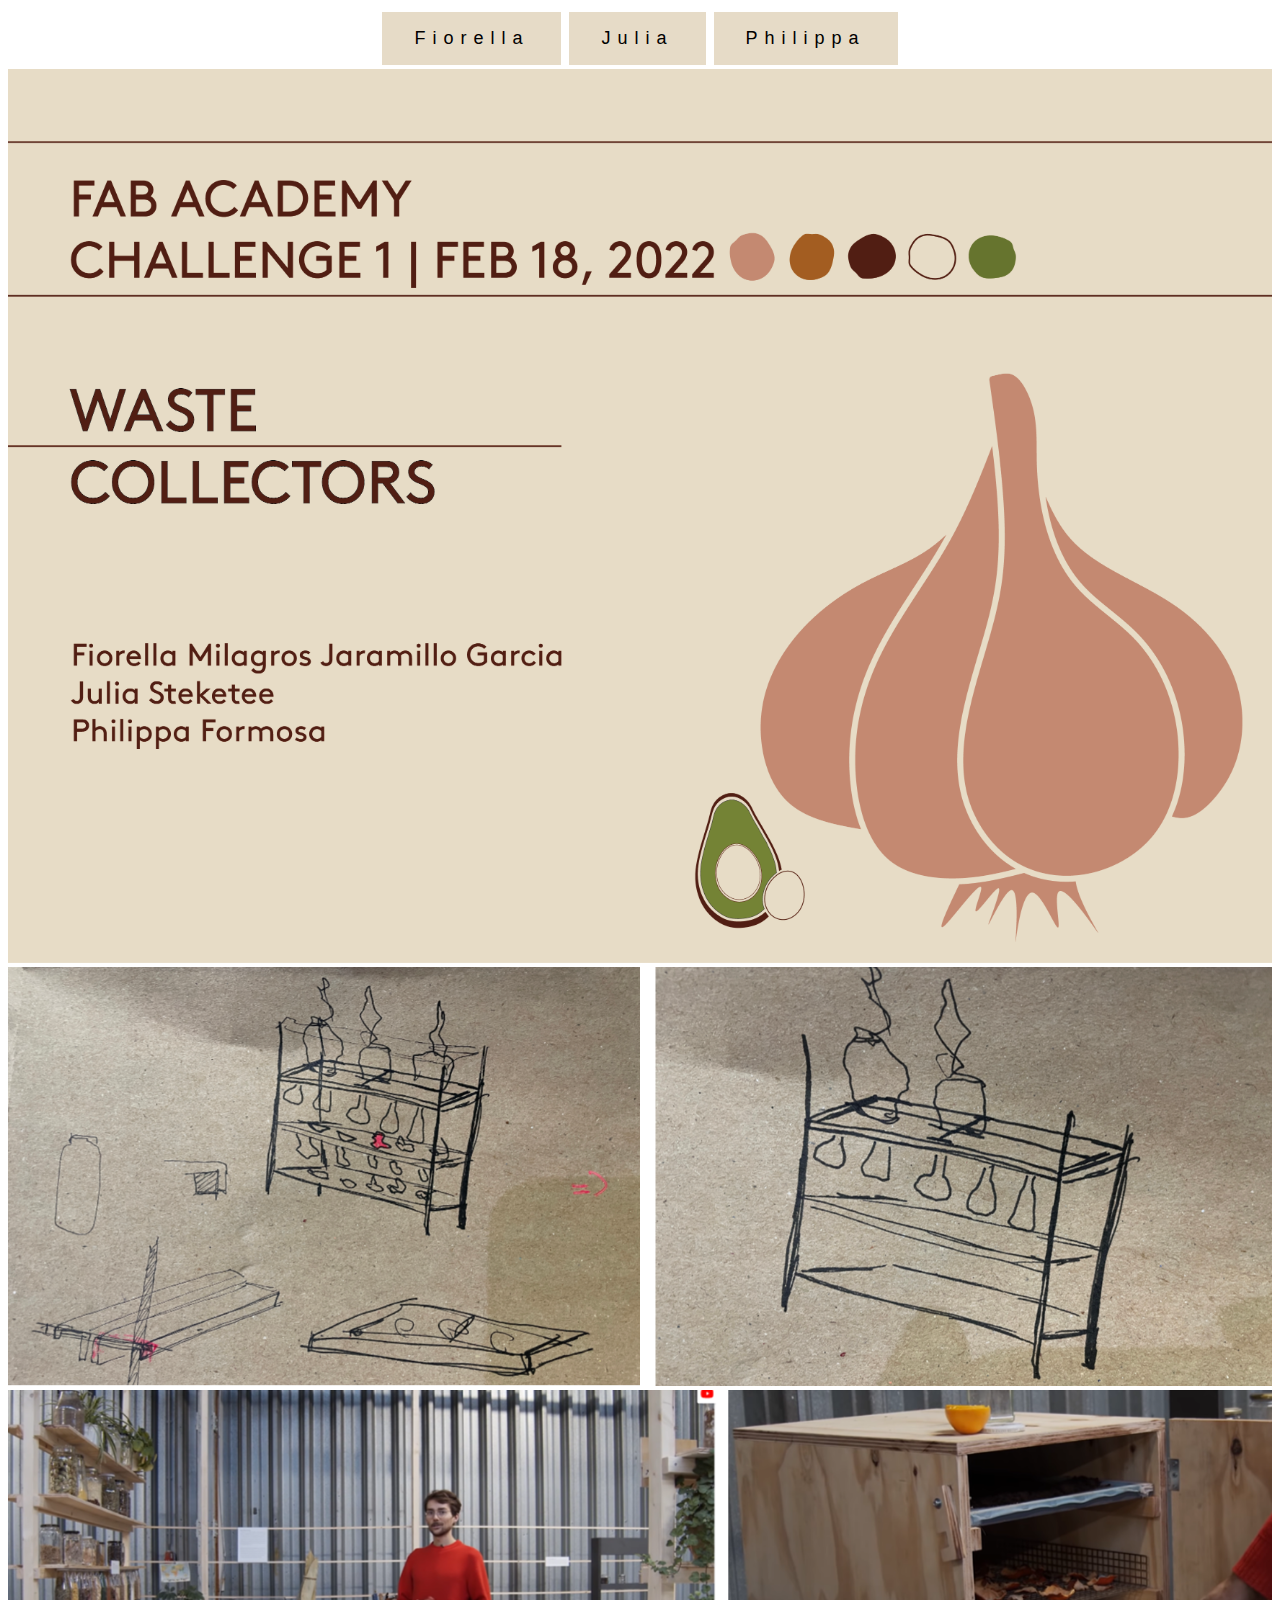
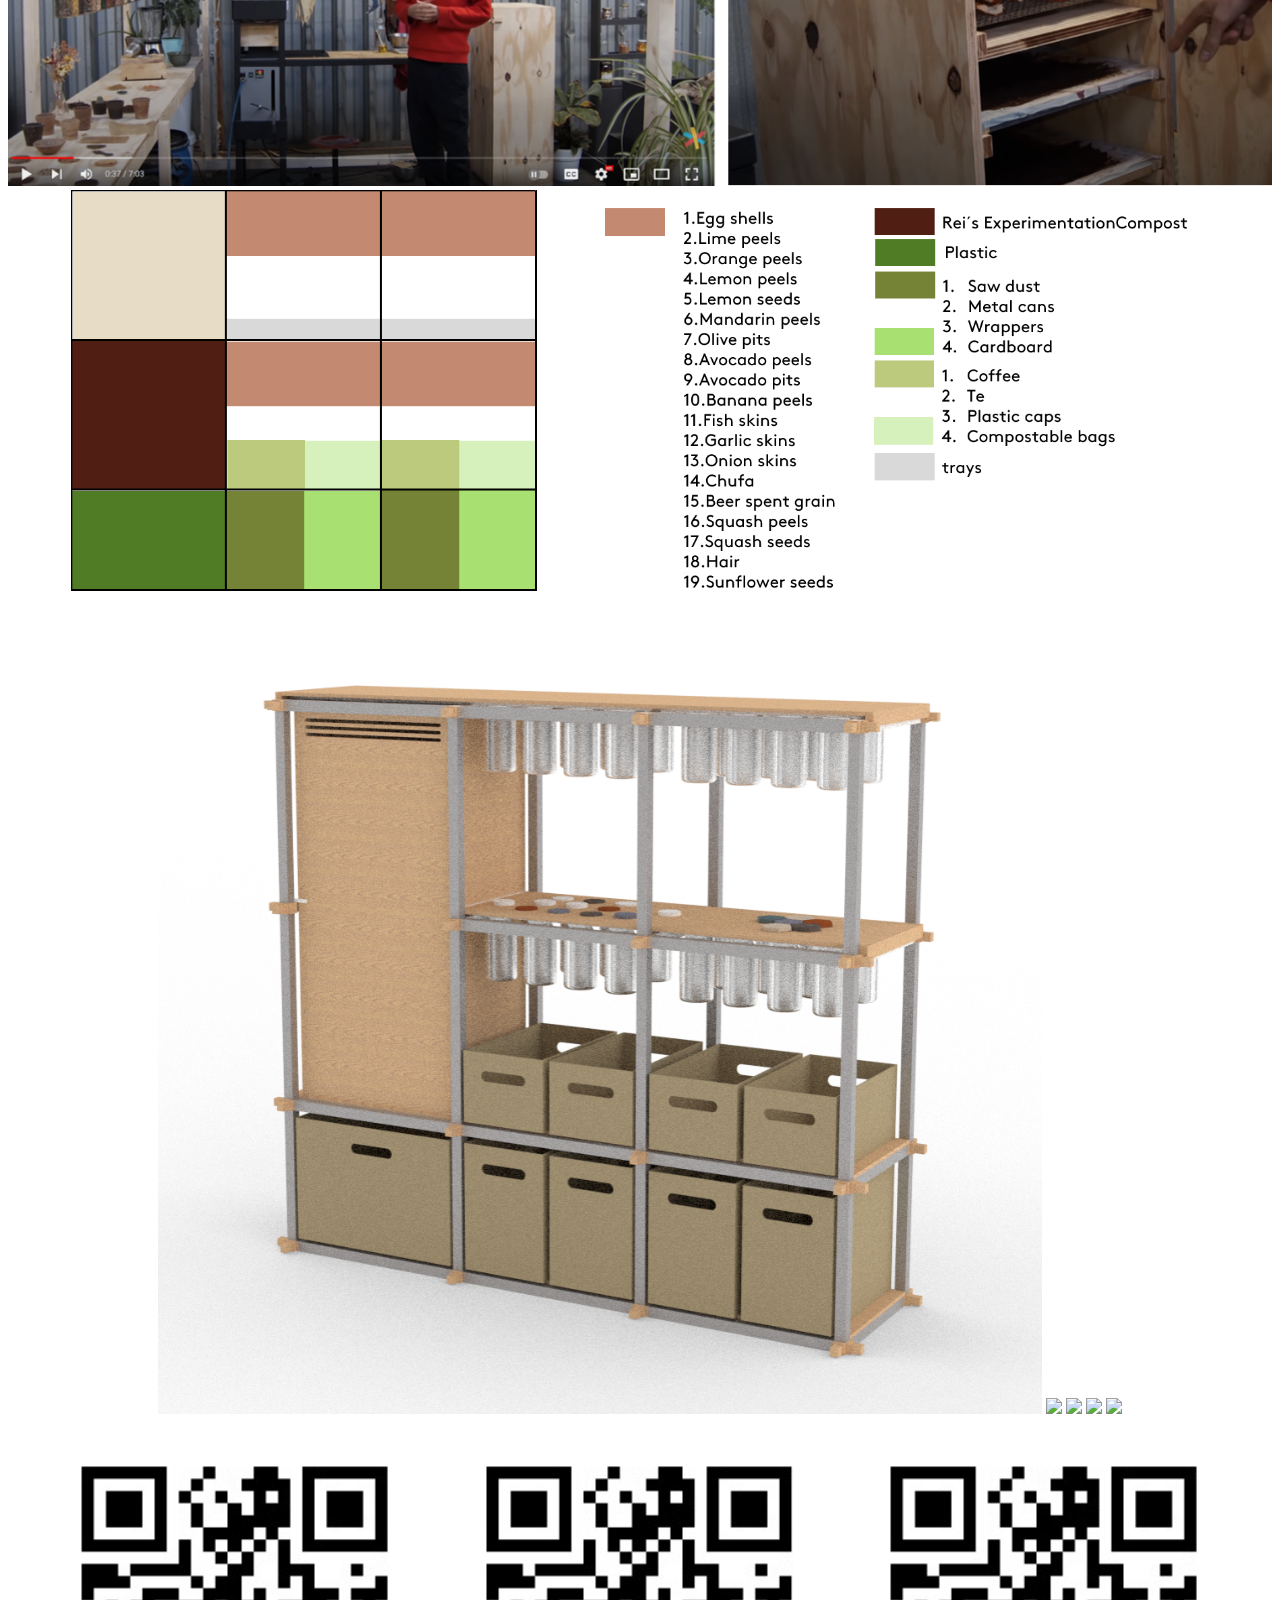
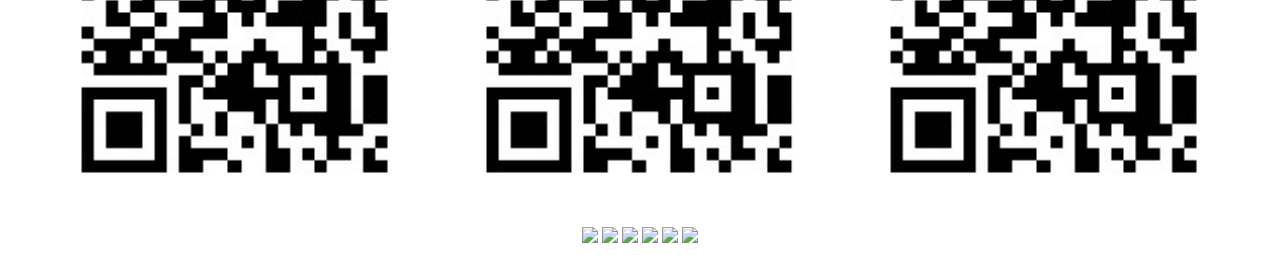
==== DOC.html @ 6a91c33b "404" ====
<!DOCTYPE html>
<html>
  <head>
    <meta charset="utf-8">
         <title>WASTE COLLECTORS-FIORELLA-JULIA-PIPA- MDEF</title>

         <link rel="stylesheet" href="fiore.css"/>
  </head>
  
  <body>
  
    <center>
      <a href=https://fiorella-jaramillo.github.io/123><button class="btn">Fiorella</button></a>  
      <a href=https://julia-steketee.github.io/MDEF-Website-Repository><button class="btn">Julia</button></a>   
      <a href=https://philippa-formosa.github.io/mdefweb><button class="btn">Philippa</button></a>  
      </center>
      <center>
      <img width=100% src="IMG/0.png"/>
      <img width=100% src="IMG/sketches.png"/>
      <img width=100% src="IMG/ref.png"/>
      <img width=90% src="IMG/diagram.png"/>
      <img width=70% src="IMG/3d.png"/>
      <img width=100% src="IMG/boxes.gif"/>
      <img width=100% src="IMG/jars0.gif"/>
      <img width=100% src="IMG/jars2.gif"/>
      <img width=100% src="IMG/vinyl.gif"/>
      <img width=32% src="IMG/qr.jpeg"/><img width=32% src="IMG/qr.jpeg"/><img width=32% src="IMG/qr.jpeg"/>
    
    </center>
      <center>
    
    <img width=100% src="IMG/1.png"/>
    <img width=100% src="IMG/2.png"/>
    <img width=100% src="IMG/3.png"/>
    <img width=100% src="IMG/4.png"/>
    <img width=100% src="IMG/5.png"/>
    <img width=100% src="IMG/6.png"/>

   </center>

 



     


      
      
  </body>
</html>
---- fiore.css ----
body
{
  background-color: white;
}

h1 {
  font-size: 88px;
  font-family: Helvetica;
}
 h2 {
  font-size: 18px;
  font-family:Helvetica;
}
 p {
  font-size: 17px;
  font-family:Helvetica;
  text-align: justify;
}

a{
  color: magenta
}

a:link
{
  color: rgb(204, 0, 255)
}

a:visited
{
  color: rgb(31, 194, 194)
}

a:hover
{
  color: rgb(0, 174, 255)
}

a:active
{
  color: rgb(238, 141, 222)
}

/* Dashed border */
hr.dashed {
border-top: 3px dashed #bbb;
}
/* Dotted border */
hr.dotted {
border-top: 3px dotted #bbb;
}
/* Solid border */
hr.solid {
border-top: 3px solid #bbb;
}
/* Rounded border */
hr.rounded {
border-top: 8px solid #bbb;
border-radius: 5px;
}

.btn {
background-color: rgb(230, 219, 199);;
font-family: Helvetica;
border: none;
color: rgb(0, 0, 0);
padding: 16px 32px;
text-align: center;
font-size: 18px;
margin: 4px 2px;
opacity: 1;
transition: 0.3s;
letter-spacing: 7px;
cursor: pointer;
}

.TXT
{
 margin-top: ;
 margin-bottom: ;
 margin-left: 350px;
 margin-right: 350px;
 min-width: 620px;
}
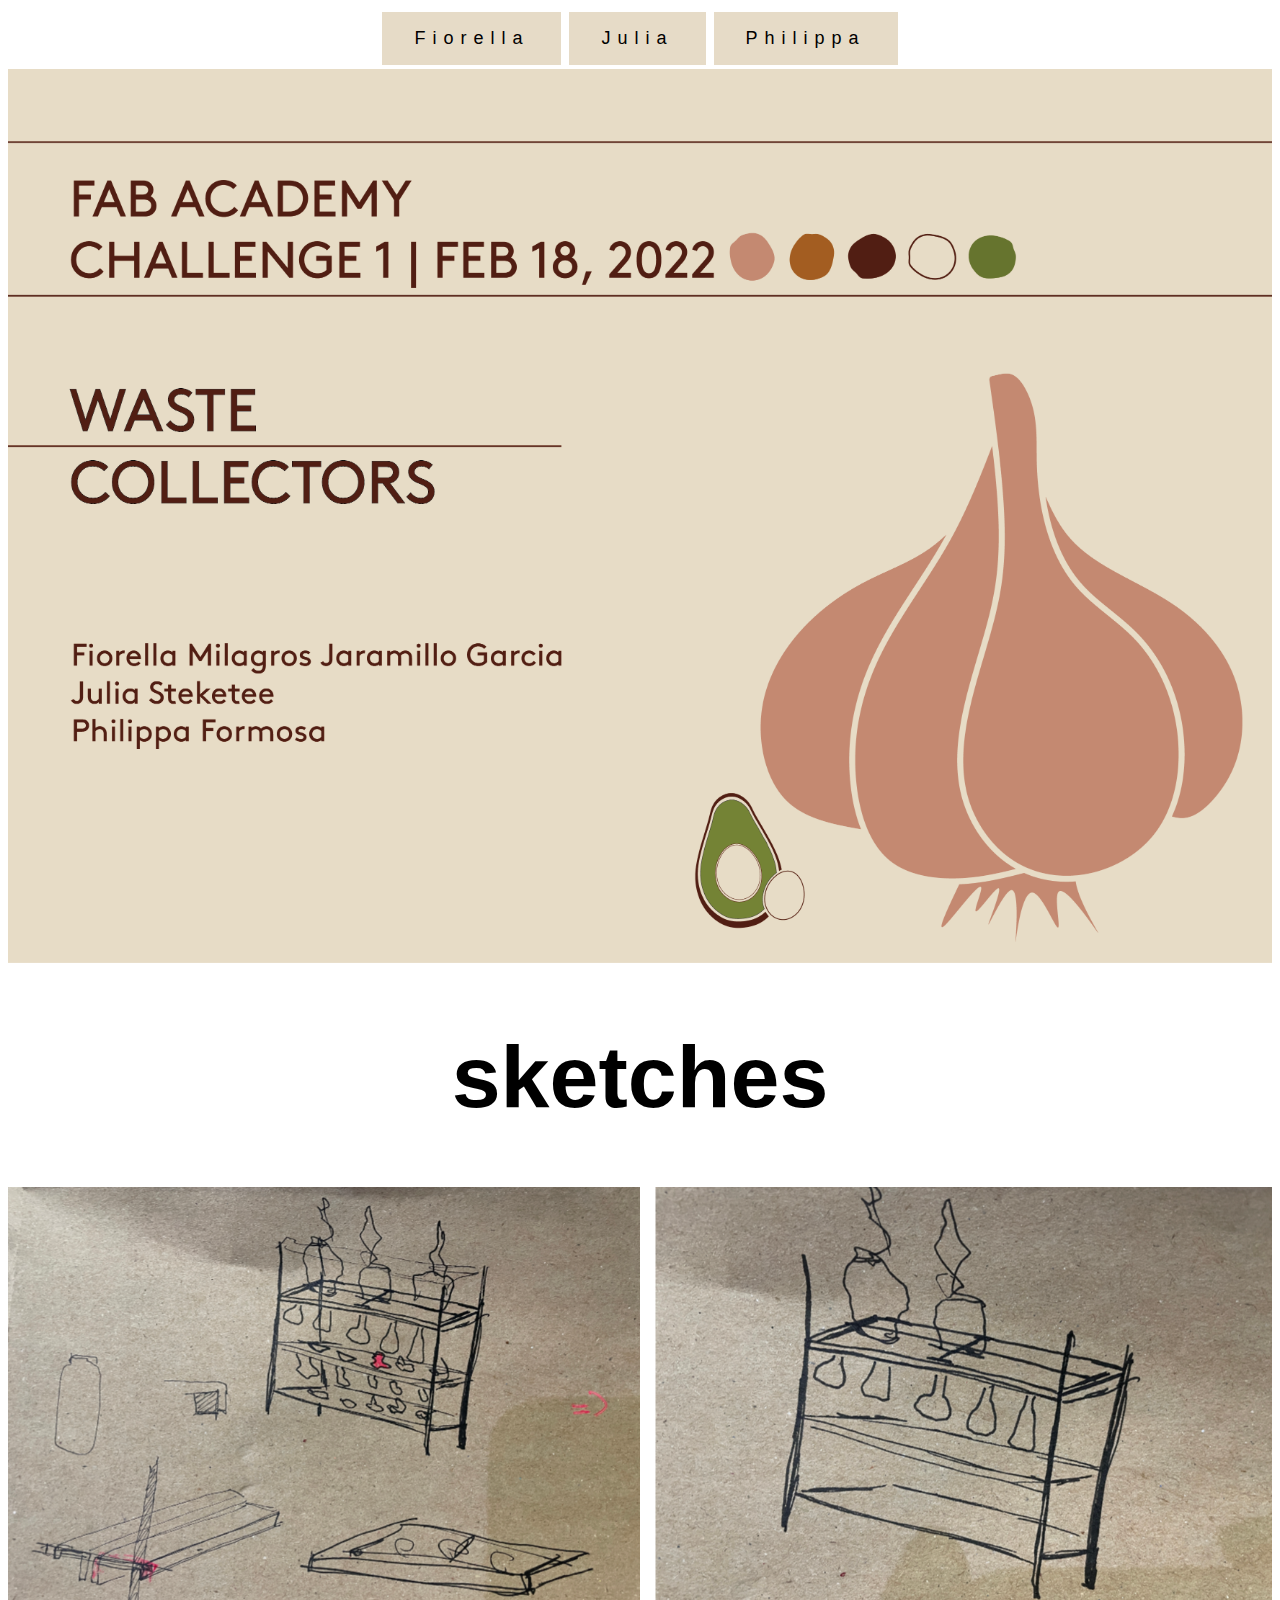
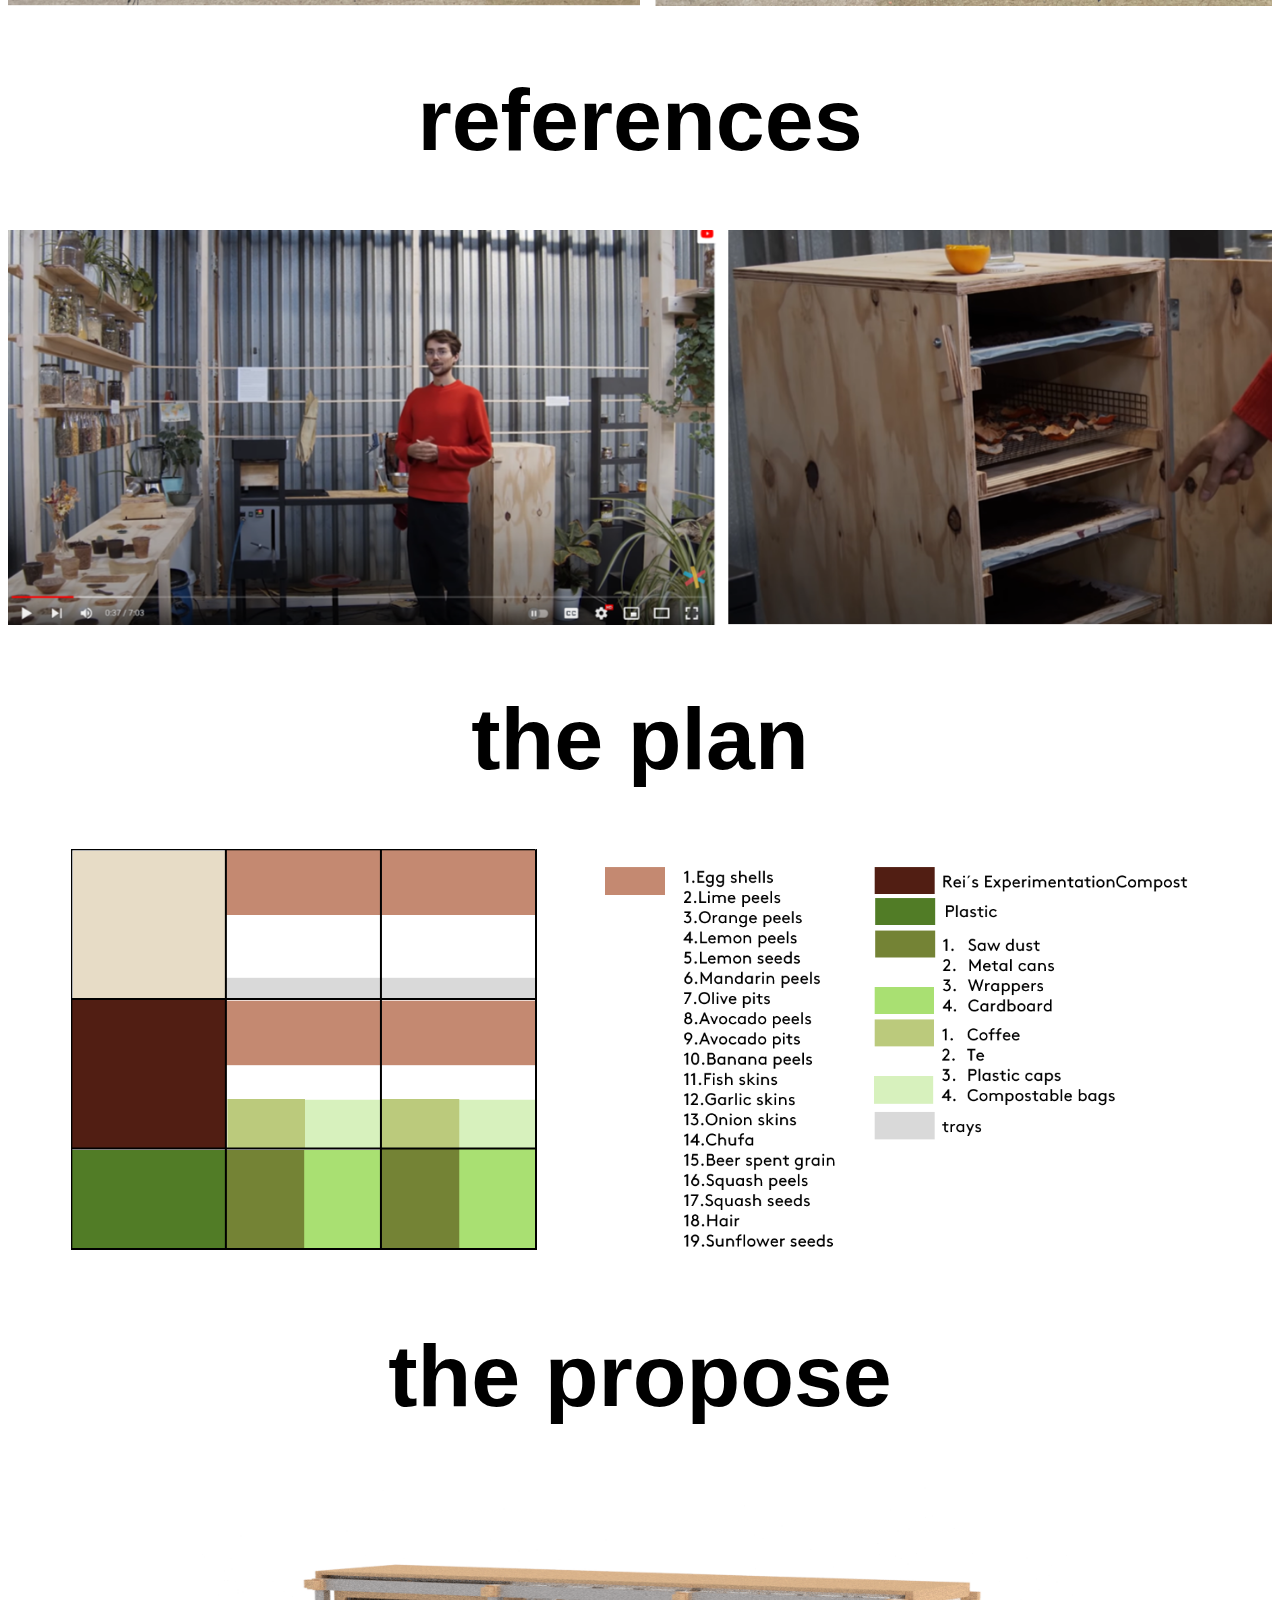
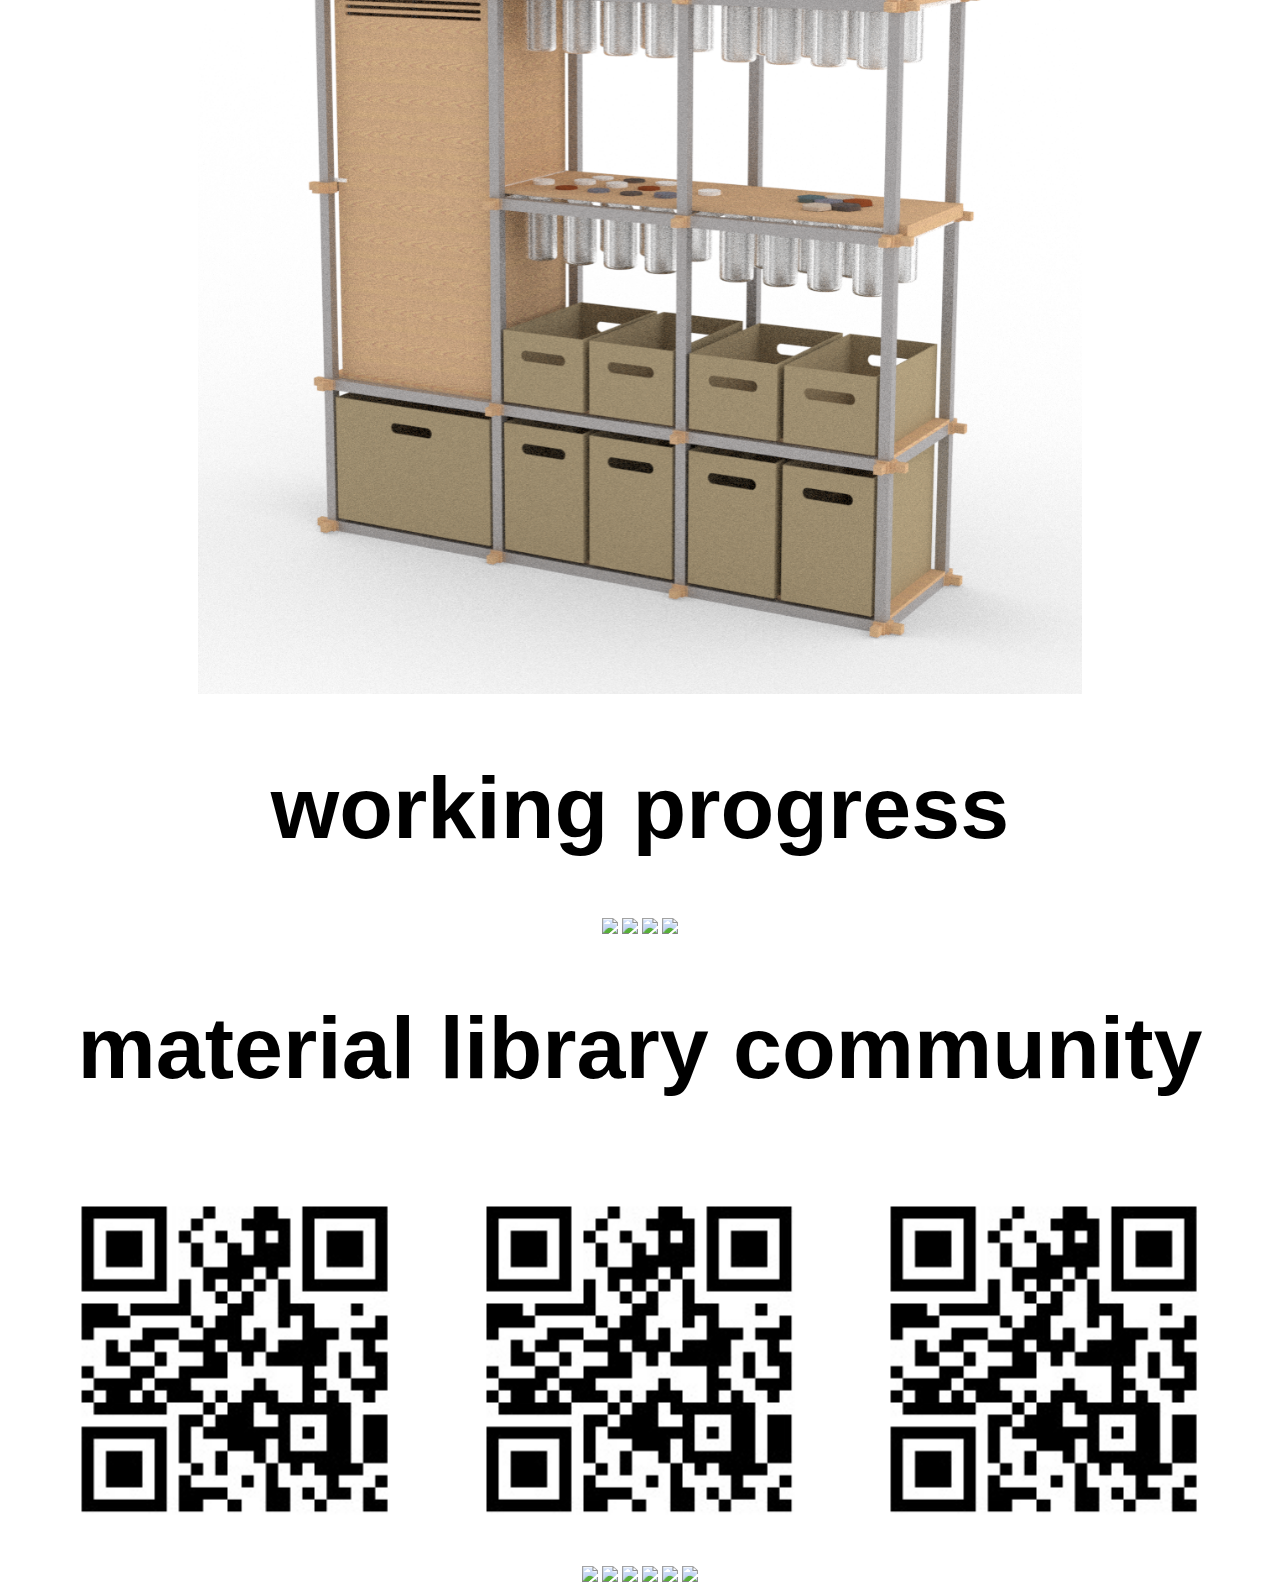
==== commit 0dfb5b70: "404" ====
--- a/DOC.html
+++ b/DOC.html
@@ -16,14 +16,21 @@
       </center>
       <center>
       <img width=100% src="IMG/0.png"/>
+
+      <h1>sketches</h1>
       <img width=100% src="IMG/sketches.png"/>
+      <h1>references</h1>
       <img width=100% src="IMG/ref.png"/>
+      <h1>the plan</h1>
       <img width=90% src="IMG/diagram.png"/>
+      <h1>the propose</h1>
       <img width=70% src="IMG/3d.png"/>
+      <h1>working progress</h1>
       <img width=100% src="IMG/boxes.gif"/>
       <img width=100% src="IMG/jars0.gif"/>
       <img width=100% src="IMG/jars2.gif"/>
       <img width=100% src="IMG/vinyl.gif"/>
+      <h1>material library community</h1>
       <img width=32% src="IMG/qr.jpeg"/><img width=32% src="IMG/qr.jpeg"/><img width=32% src="IMG/qr.jpeg"/>
     
     </center>
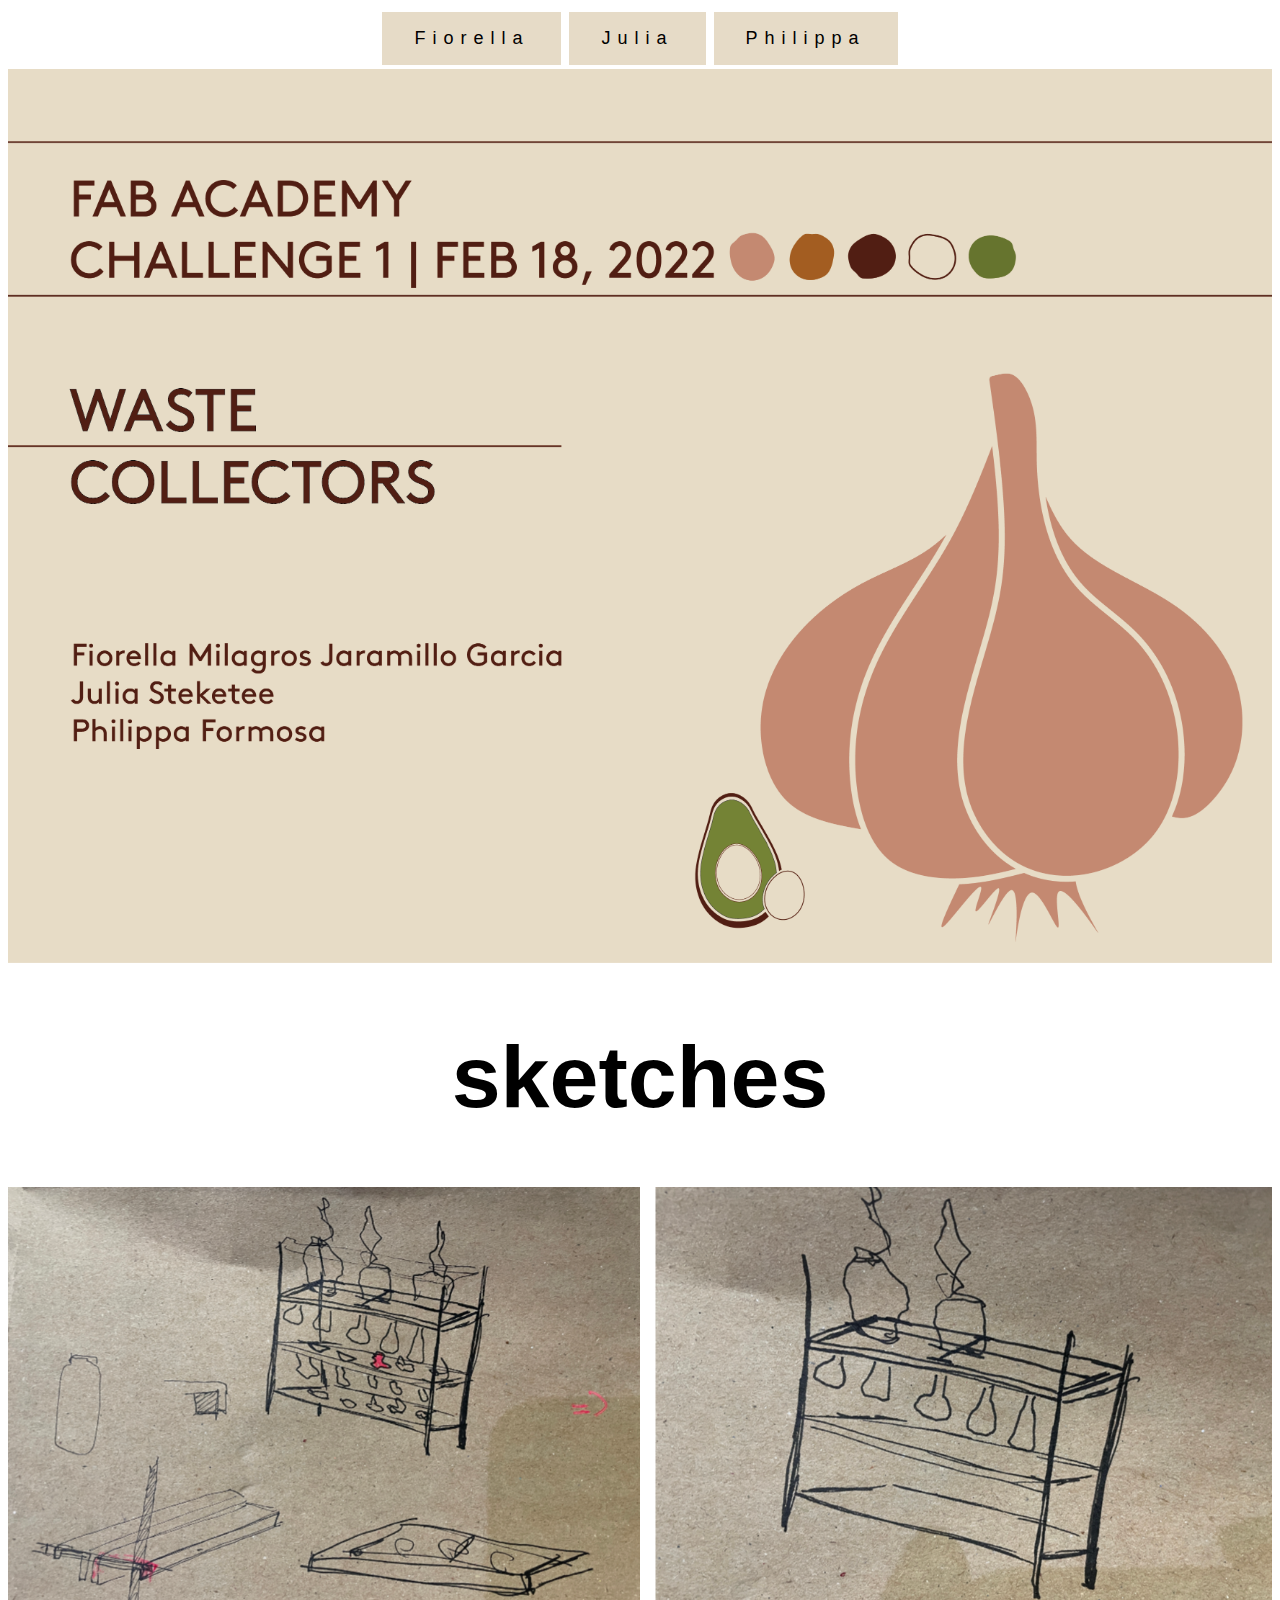
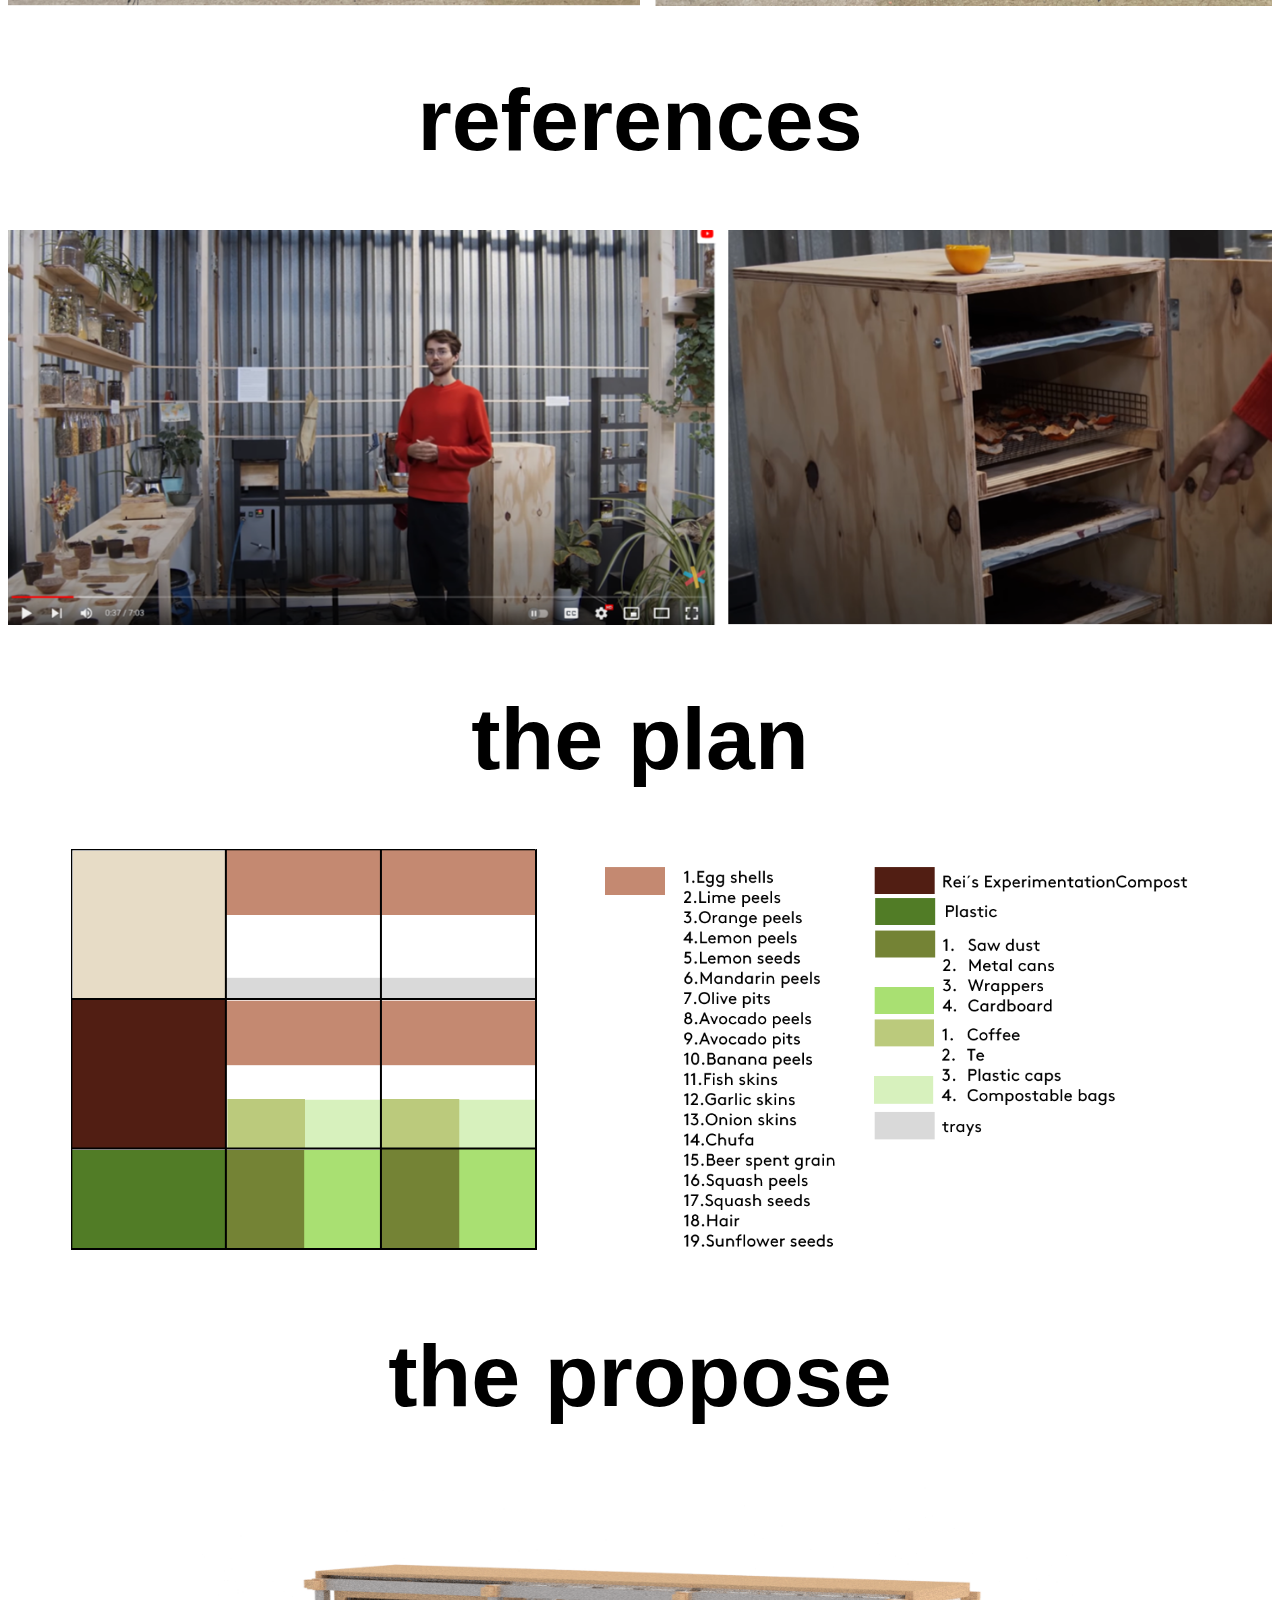
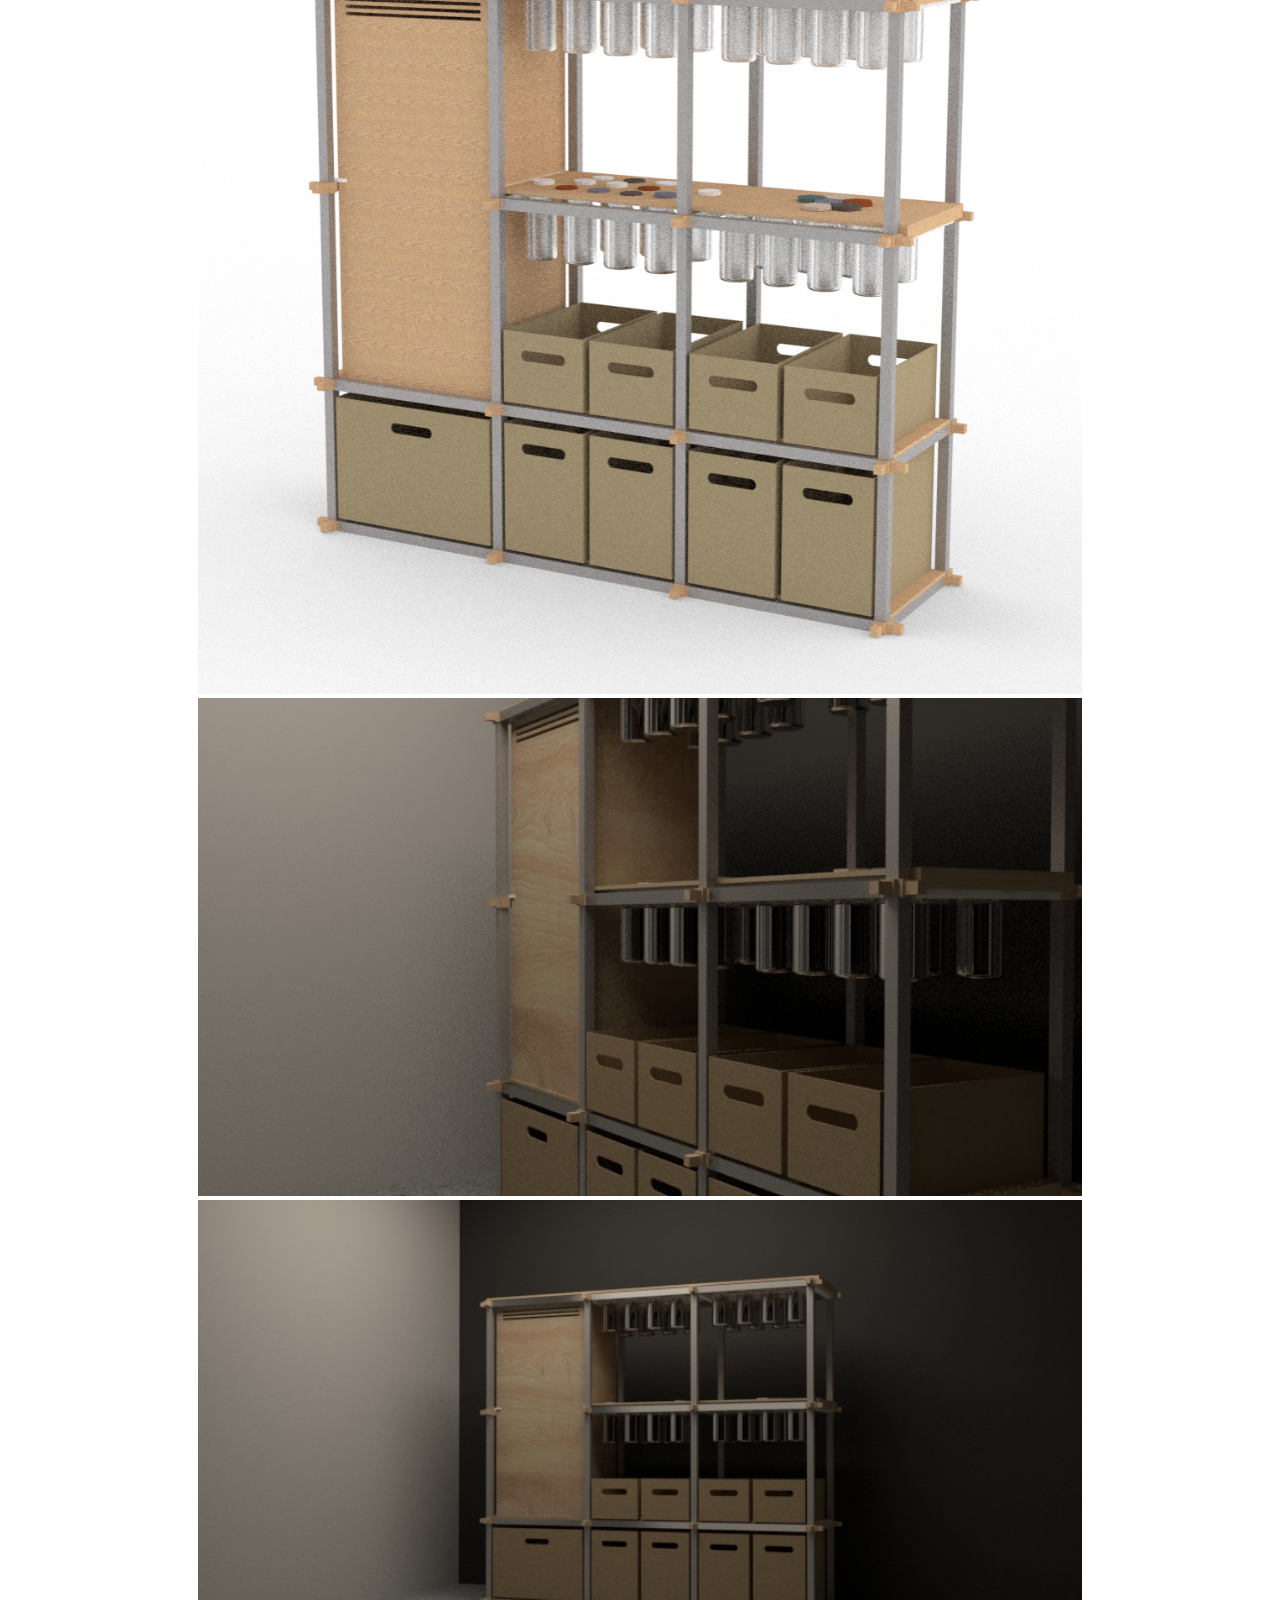
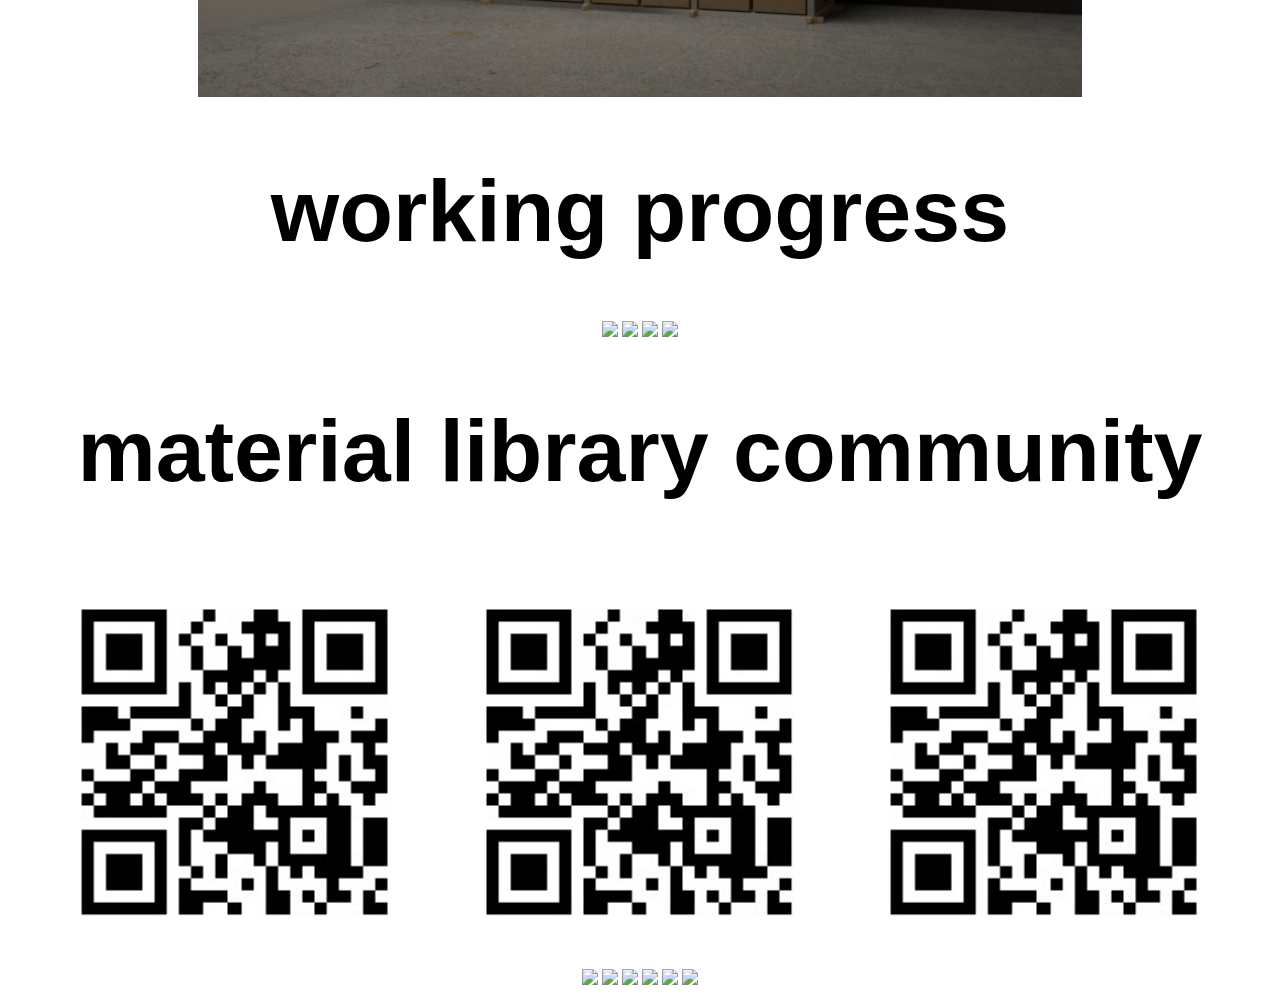
==== commit d18a5f93: "555" ====
--- a/DOC.html
+++ b/DOC.html
@@ -25,6 +25,8 @@
       <img width=90% src="IMG/diagram.png"/>
       <h1>the propose</h1>
       <img width=70% src="IMG/3d.png"/>
+      <img width=70% src="IMG/3da.jpeg"/>
+      <img width=70% src="IMG/3db.jpeg"/>
       <h1>working progress</h1>
       <img width=100% src="IMG/boxes.gif"/>
       <img width=100% src="IMG/jars0.gif"/>
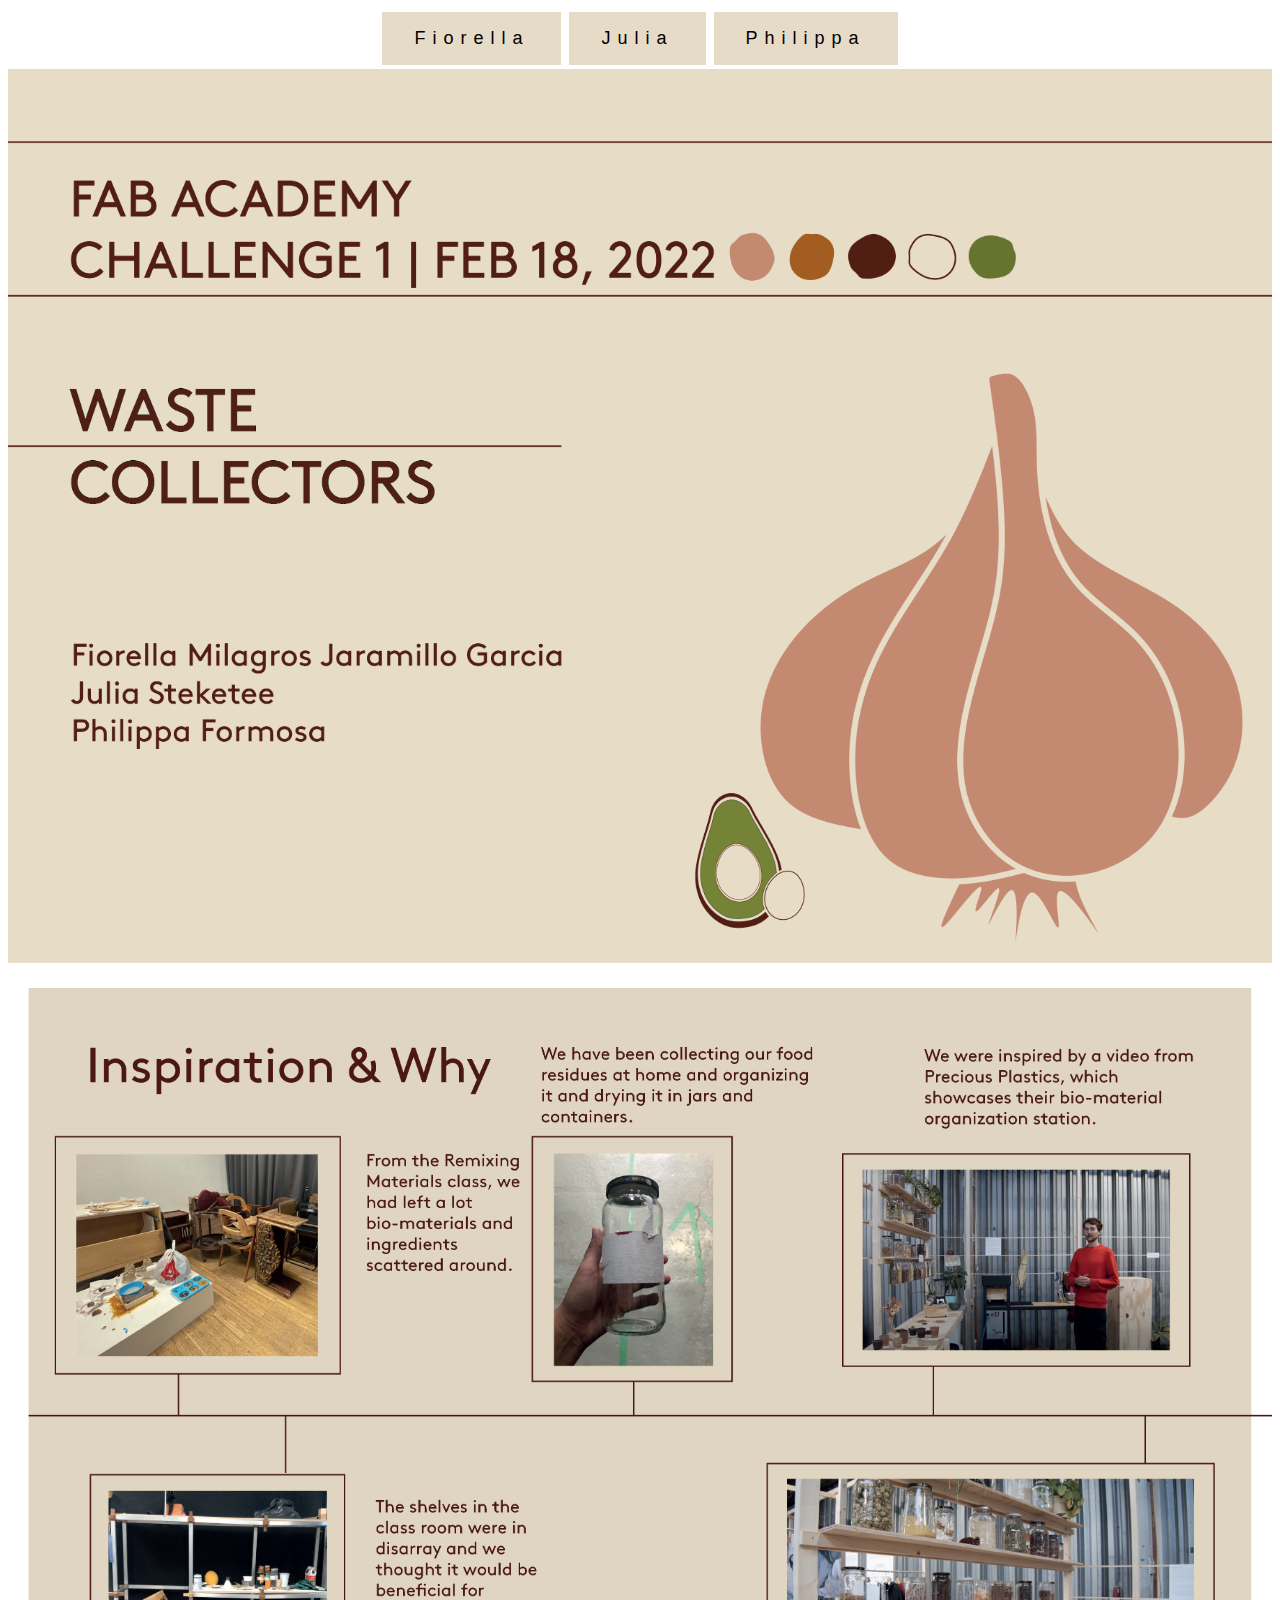
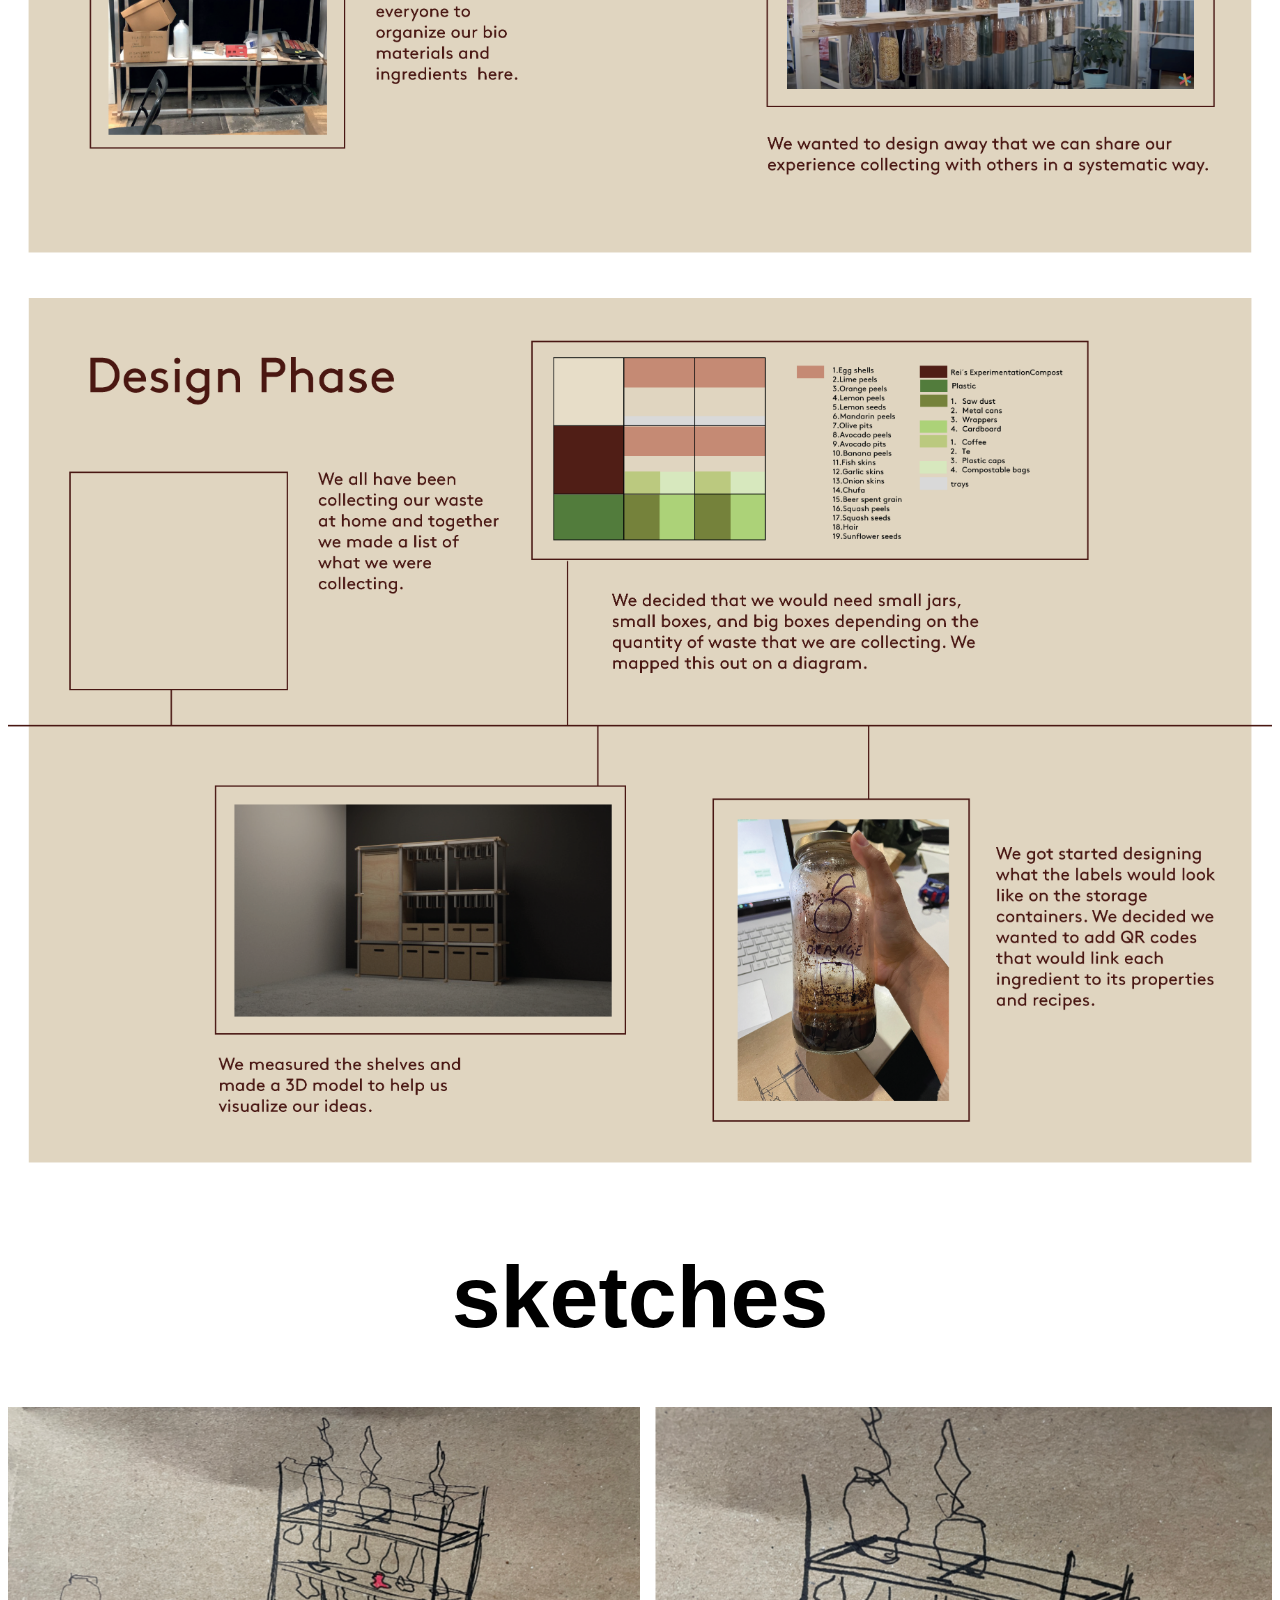
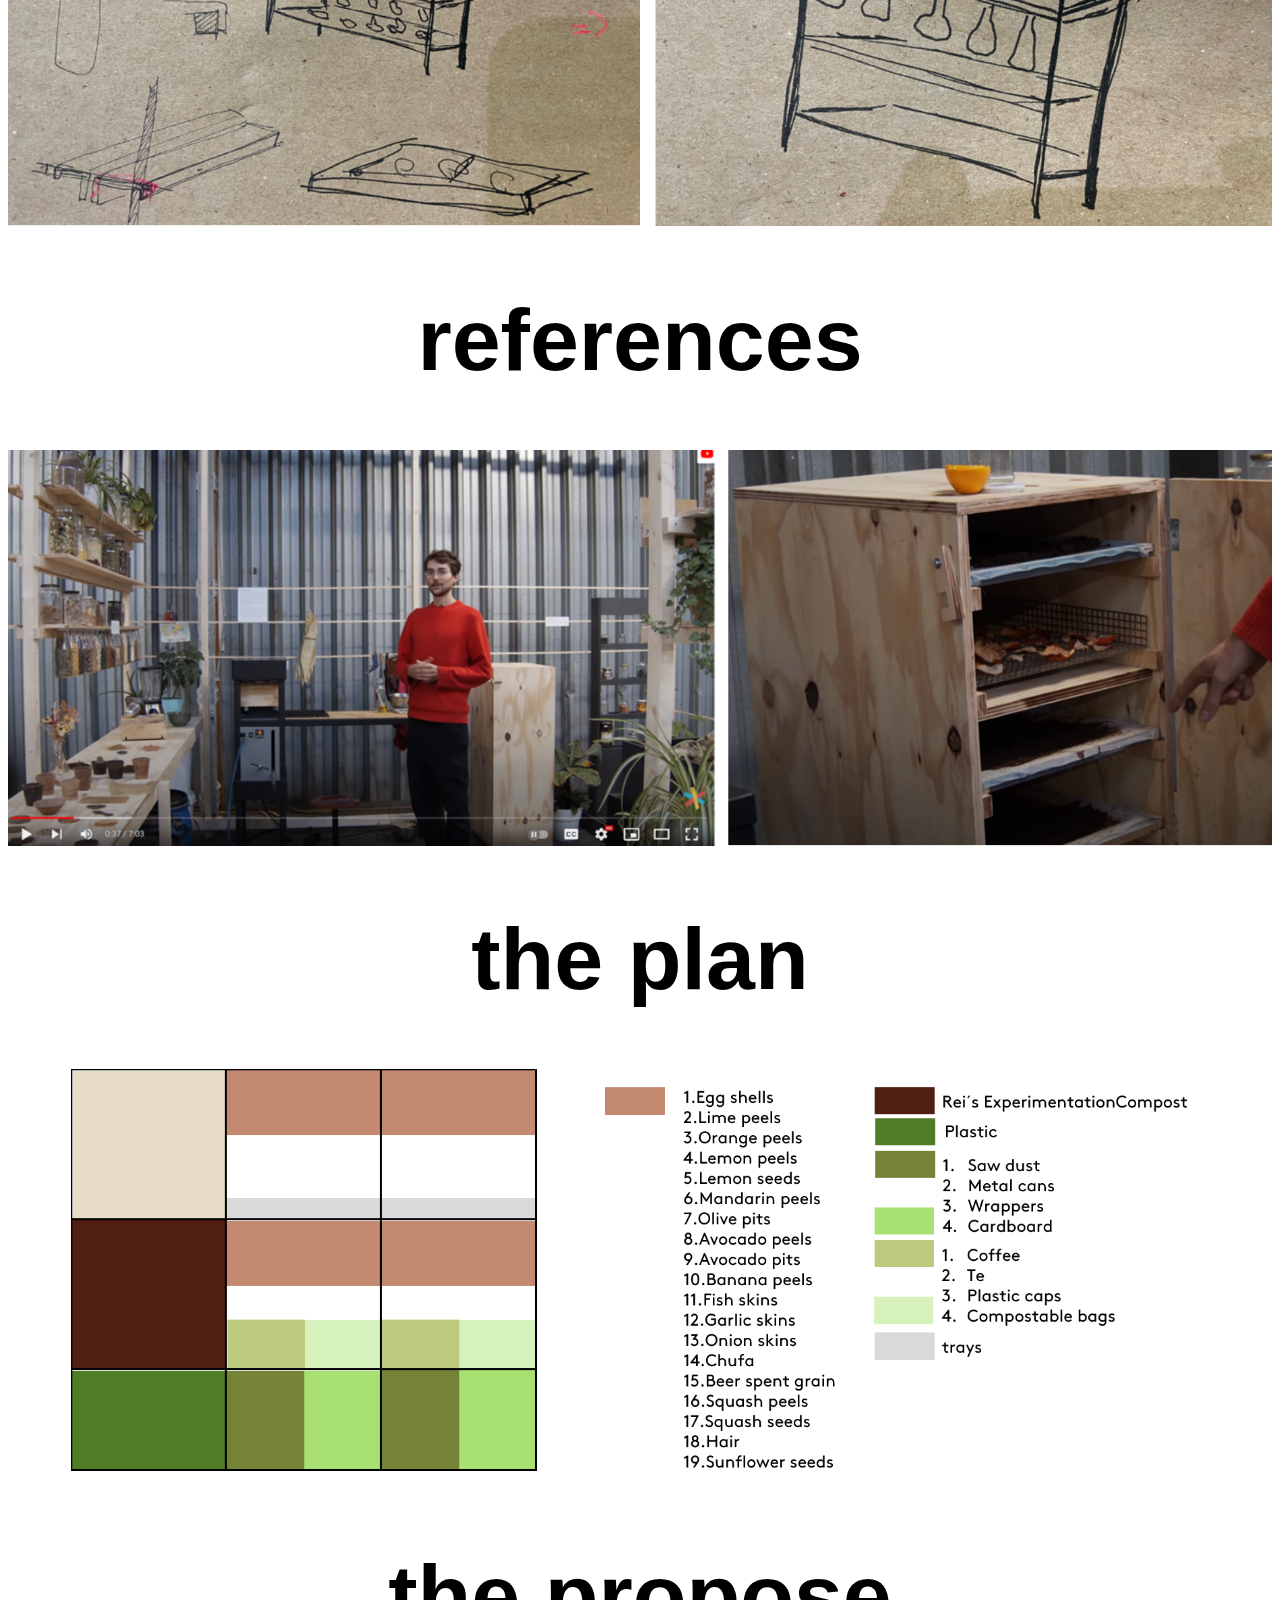
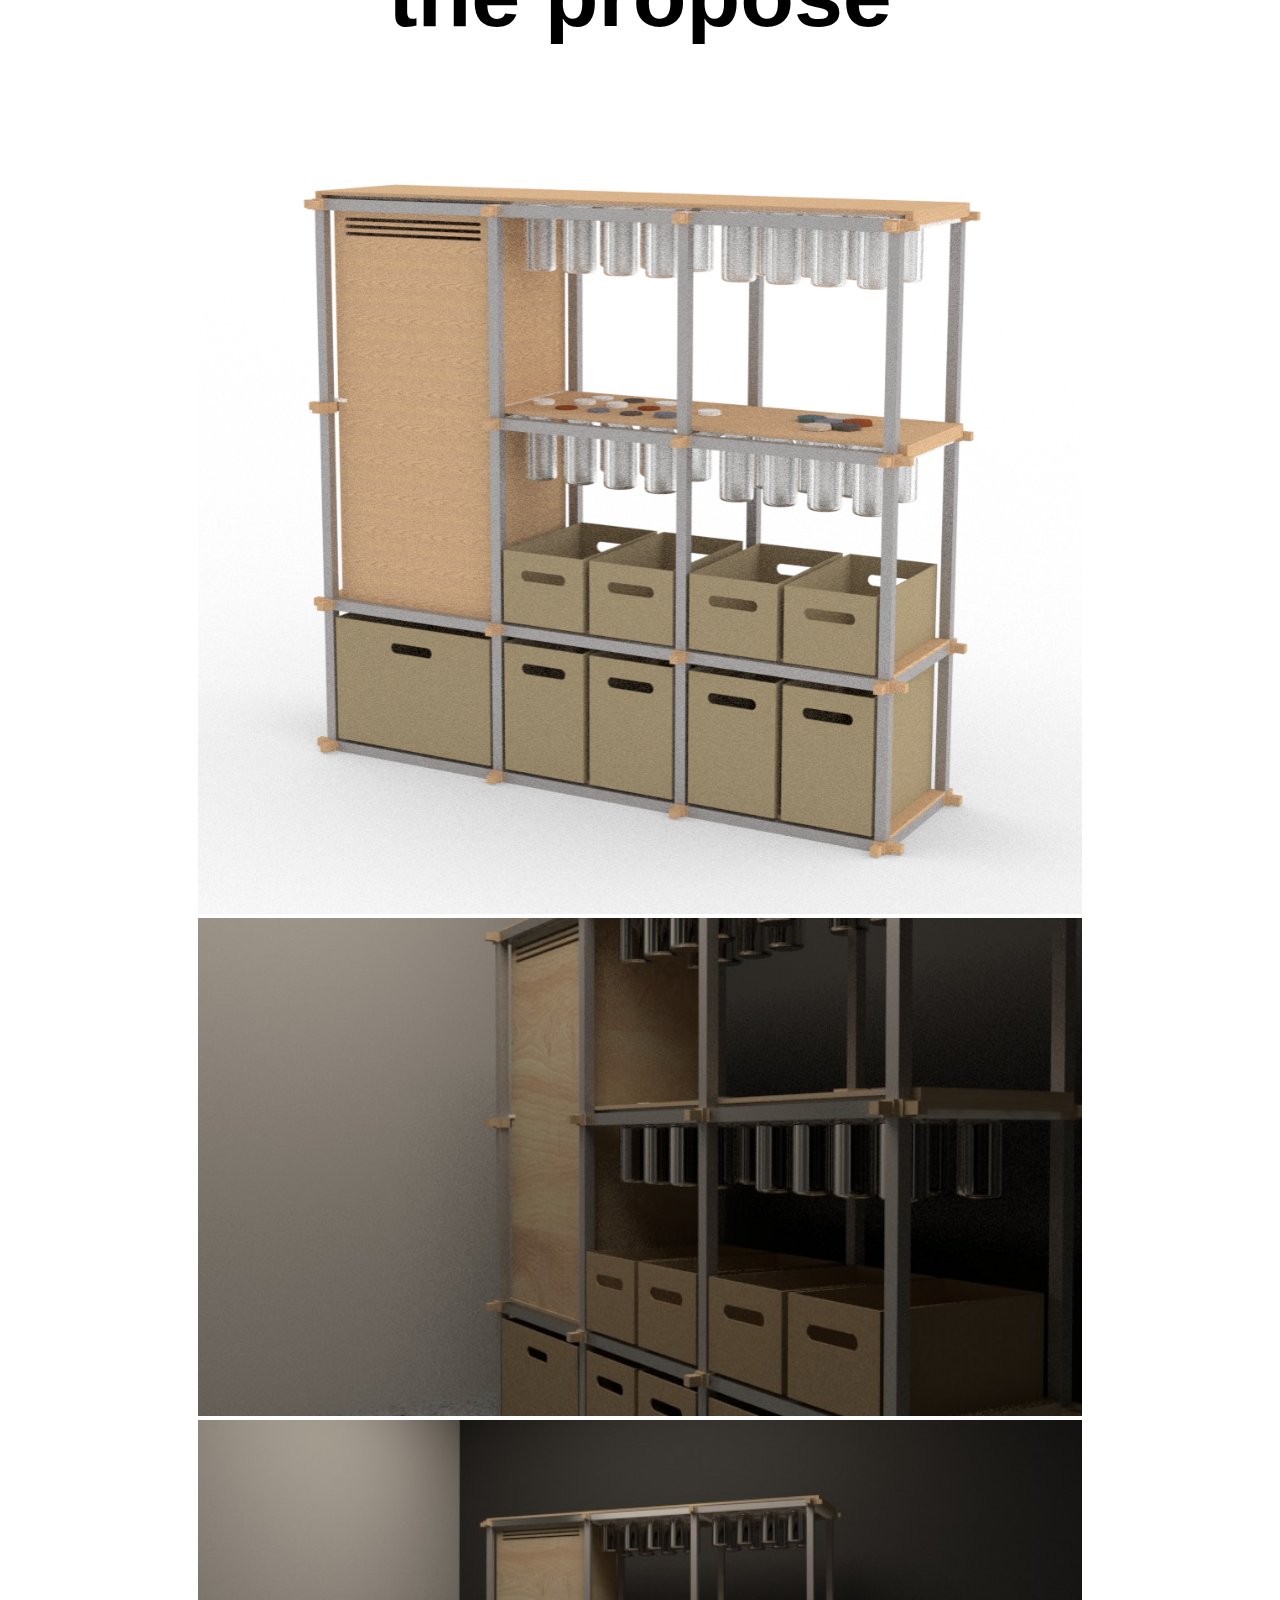
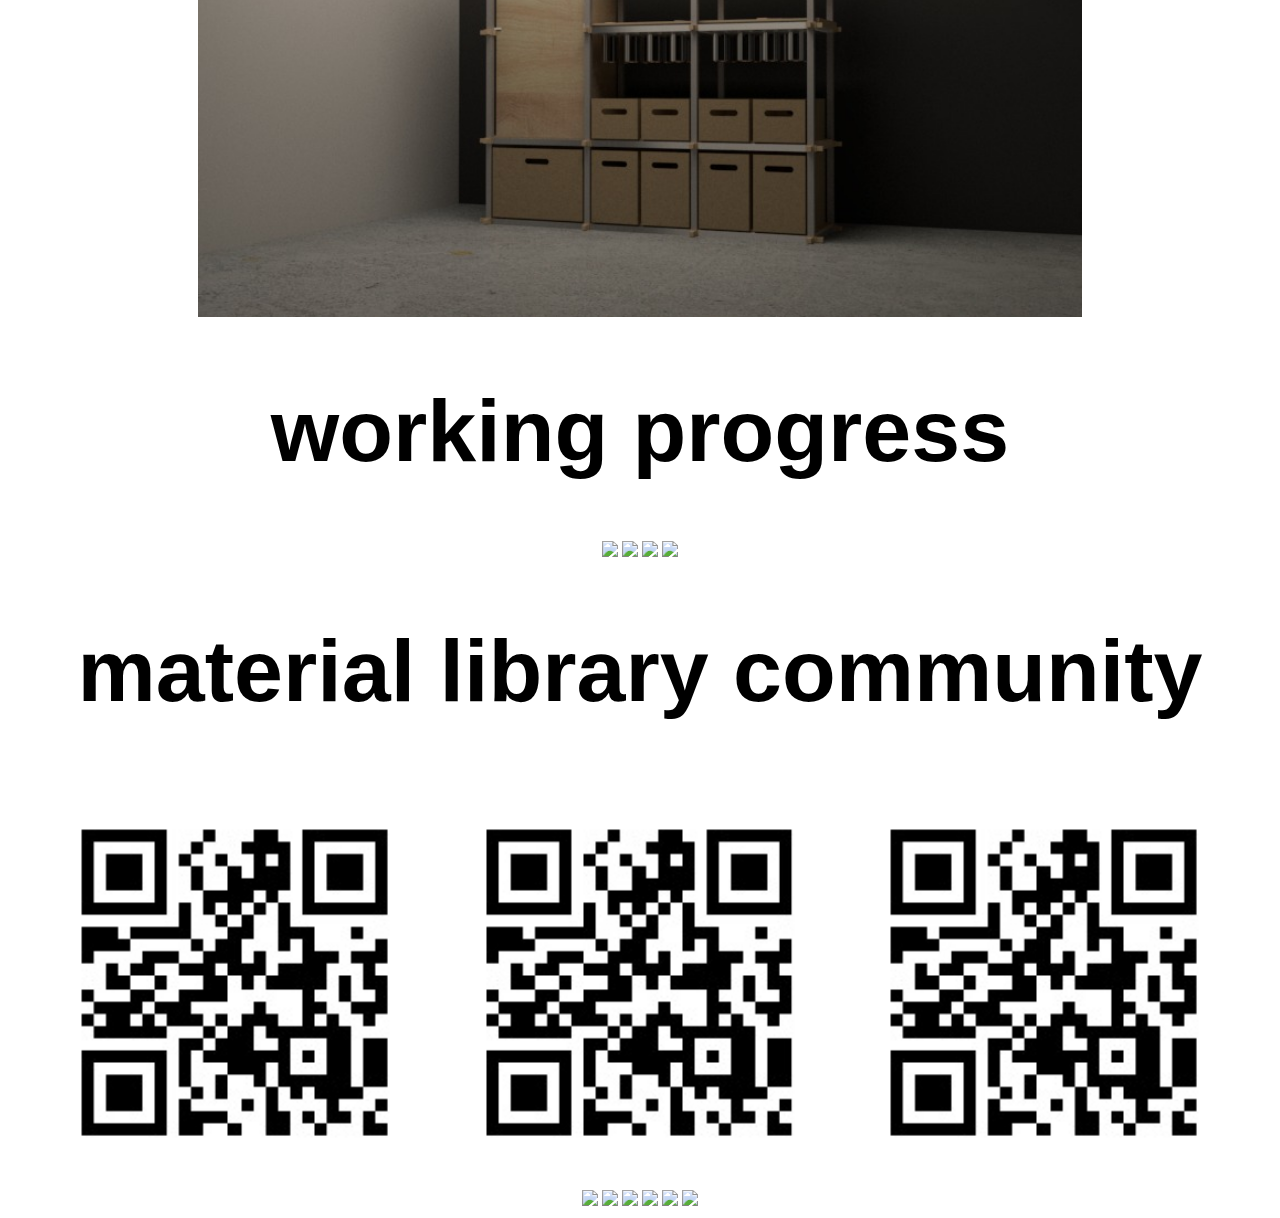
==== commit faf3b7ca: "505" ====
--- a/DOC.html
+++ b/DOC.html
@@ -16,6 +16,8 @@
       </center>
       <center>
       <img width=100% src="IMG/0.png"/>
+      <img width=100% src="IMG/0a.png"/>
+      <img width=100% src="IMG/0b.png"/>
 
       <h1>sketches</h1>
       <img width=100% src="IMG/sketches.png"/>
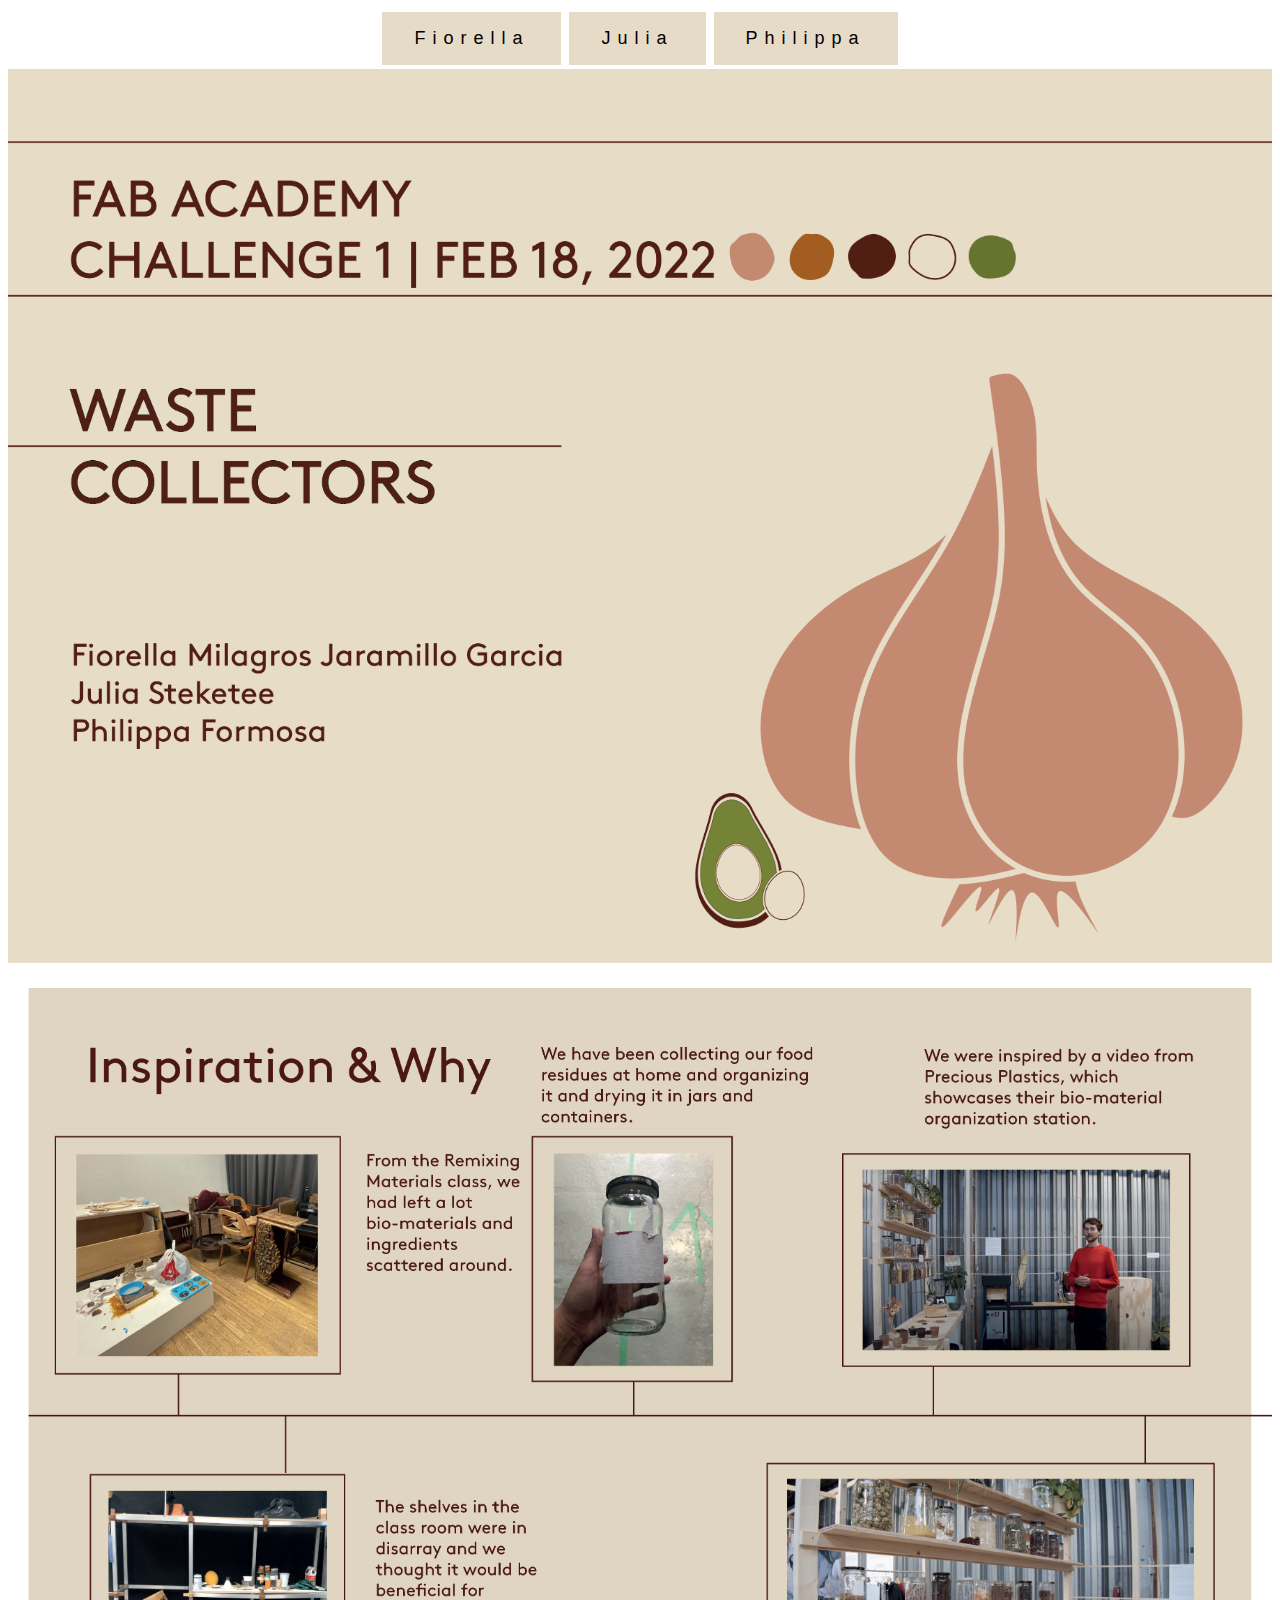
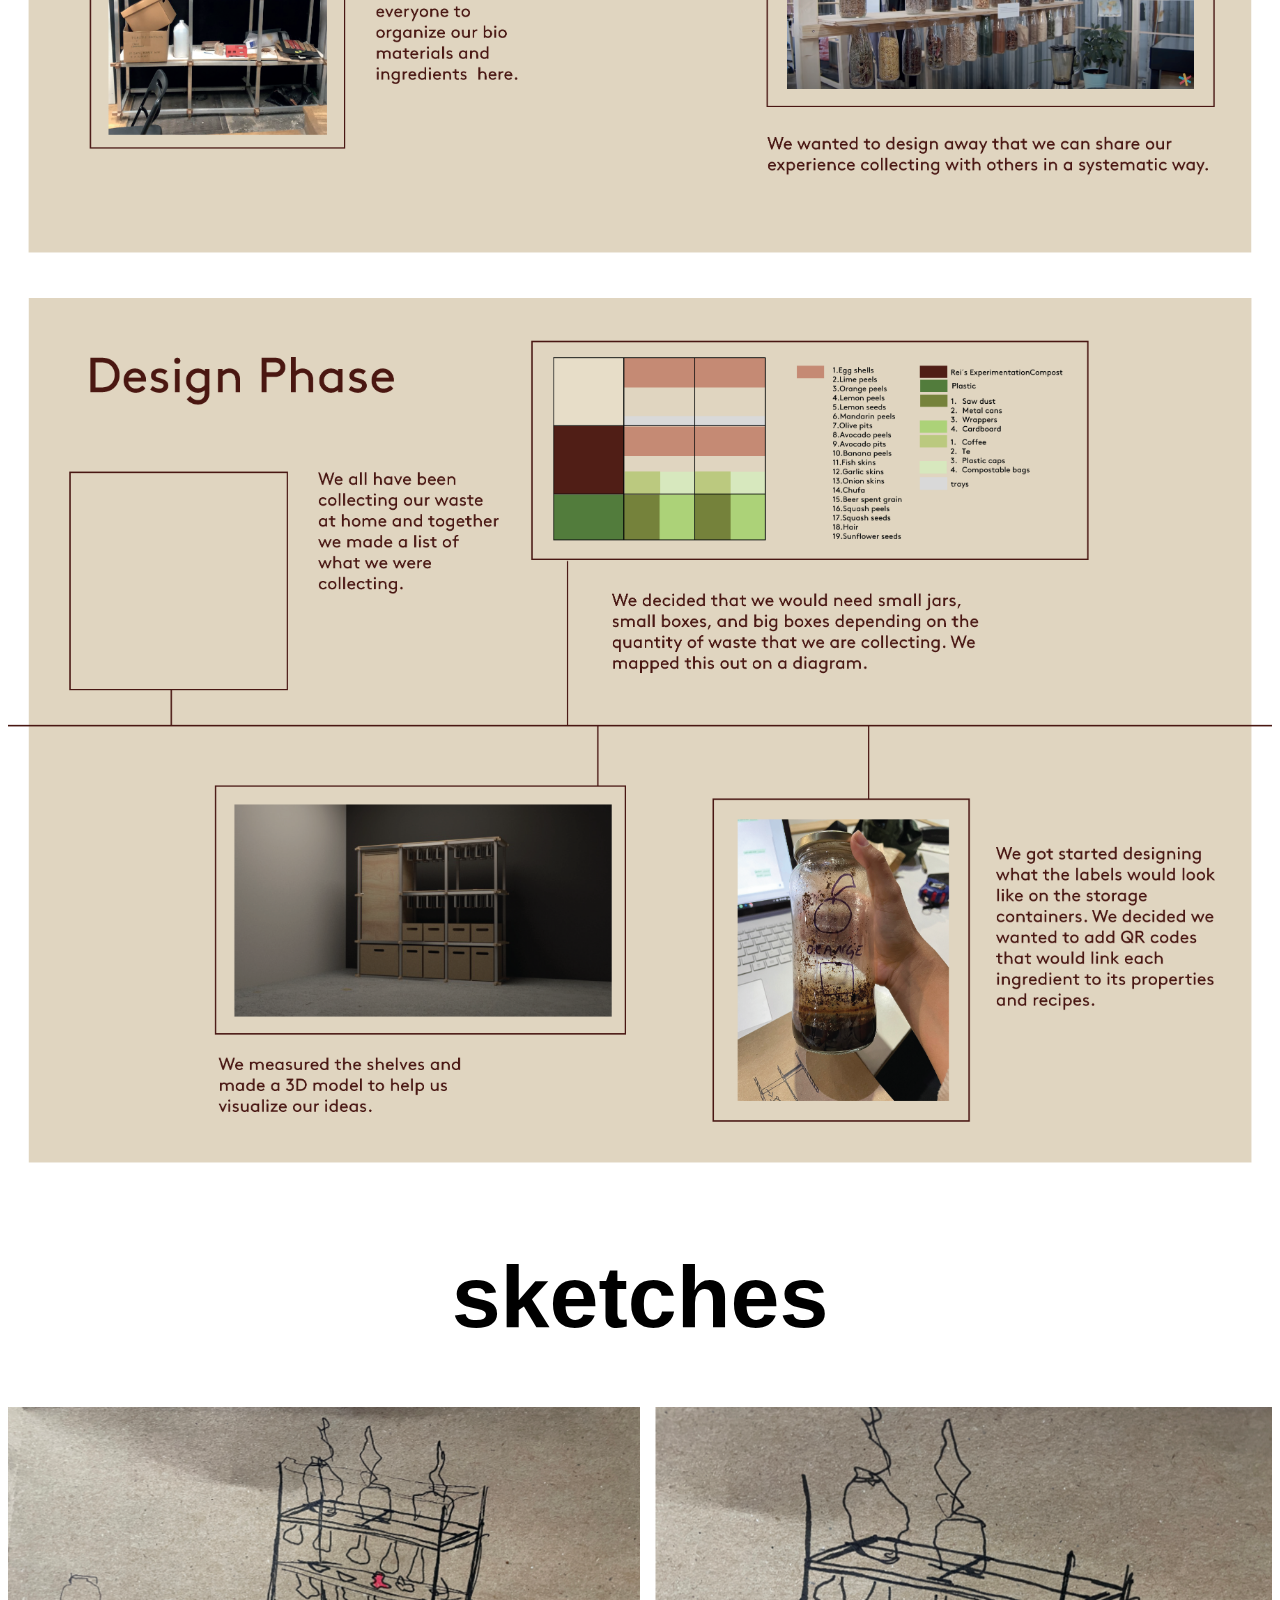
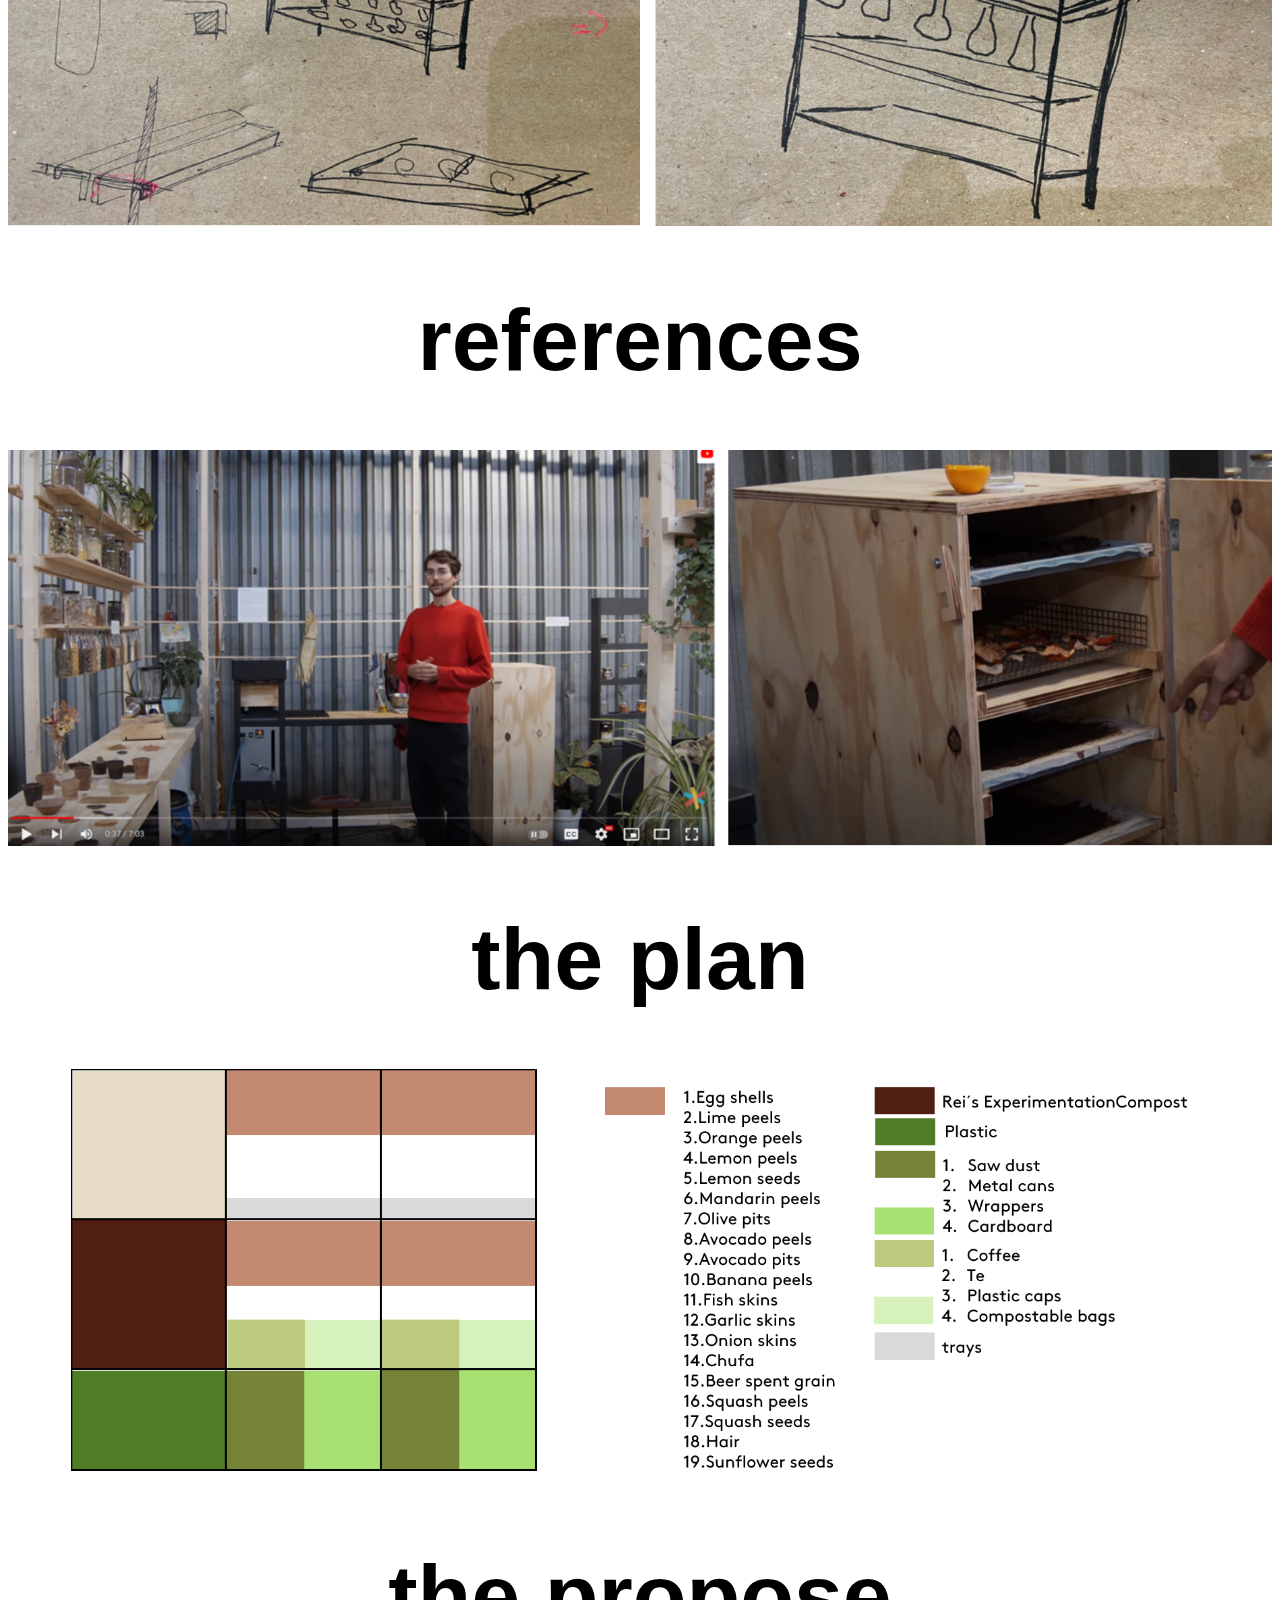
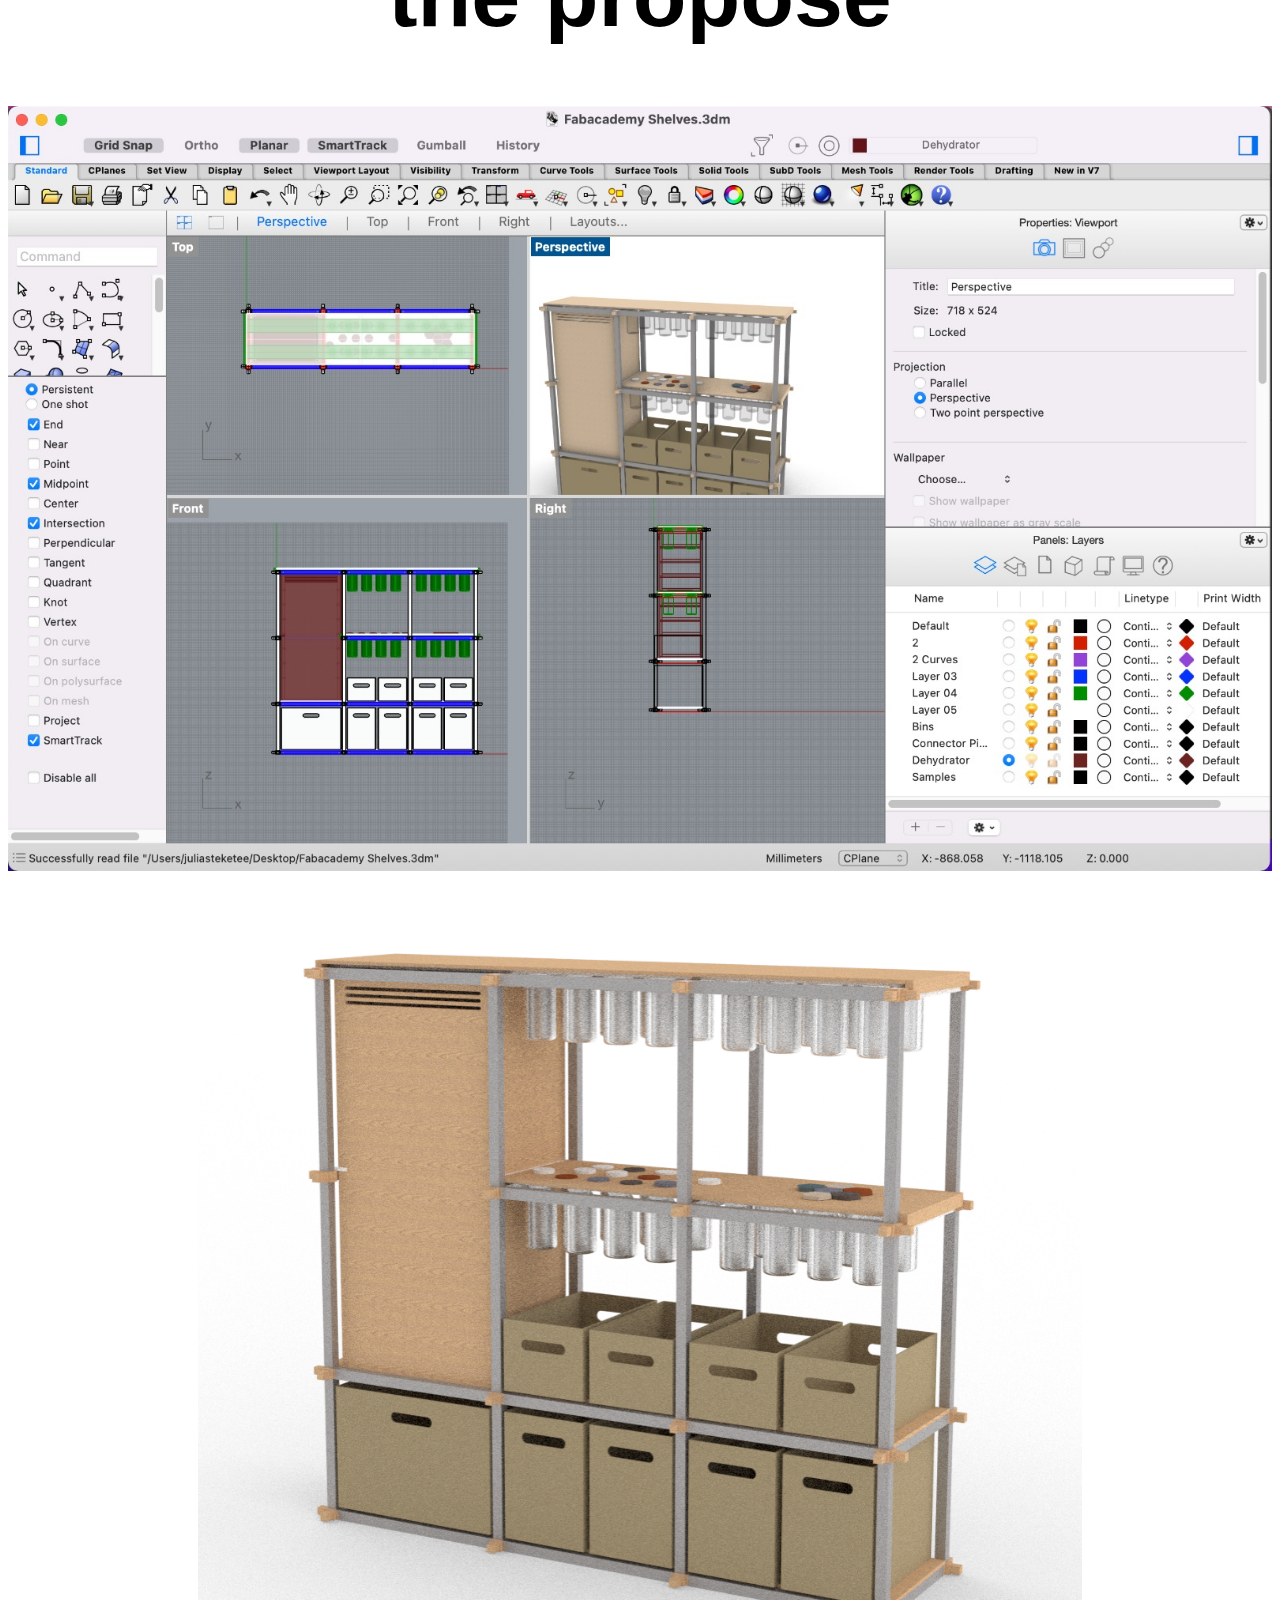
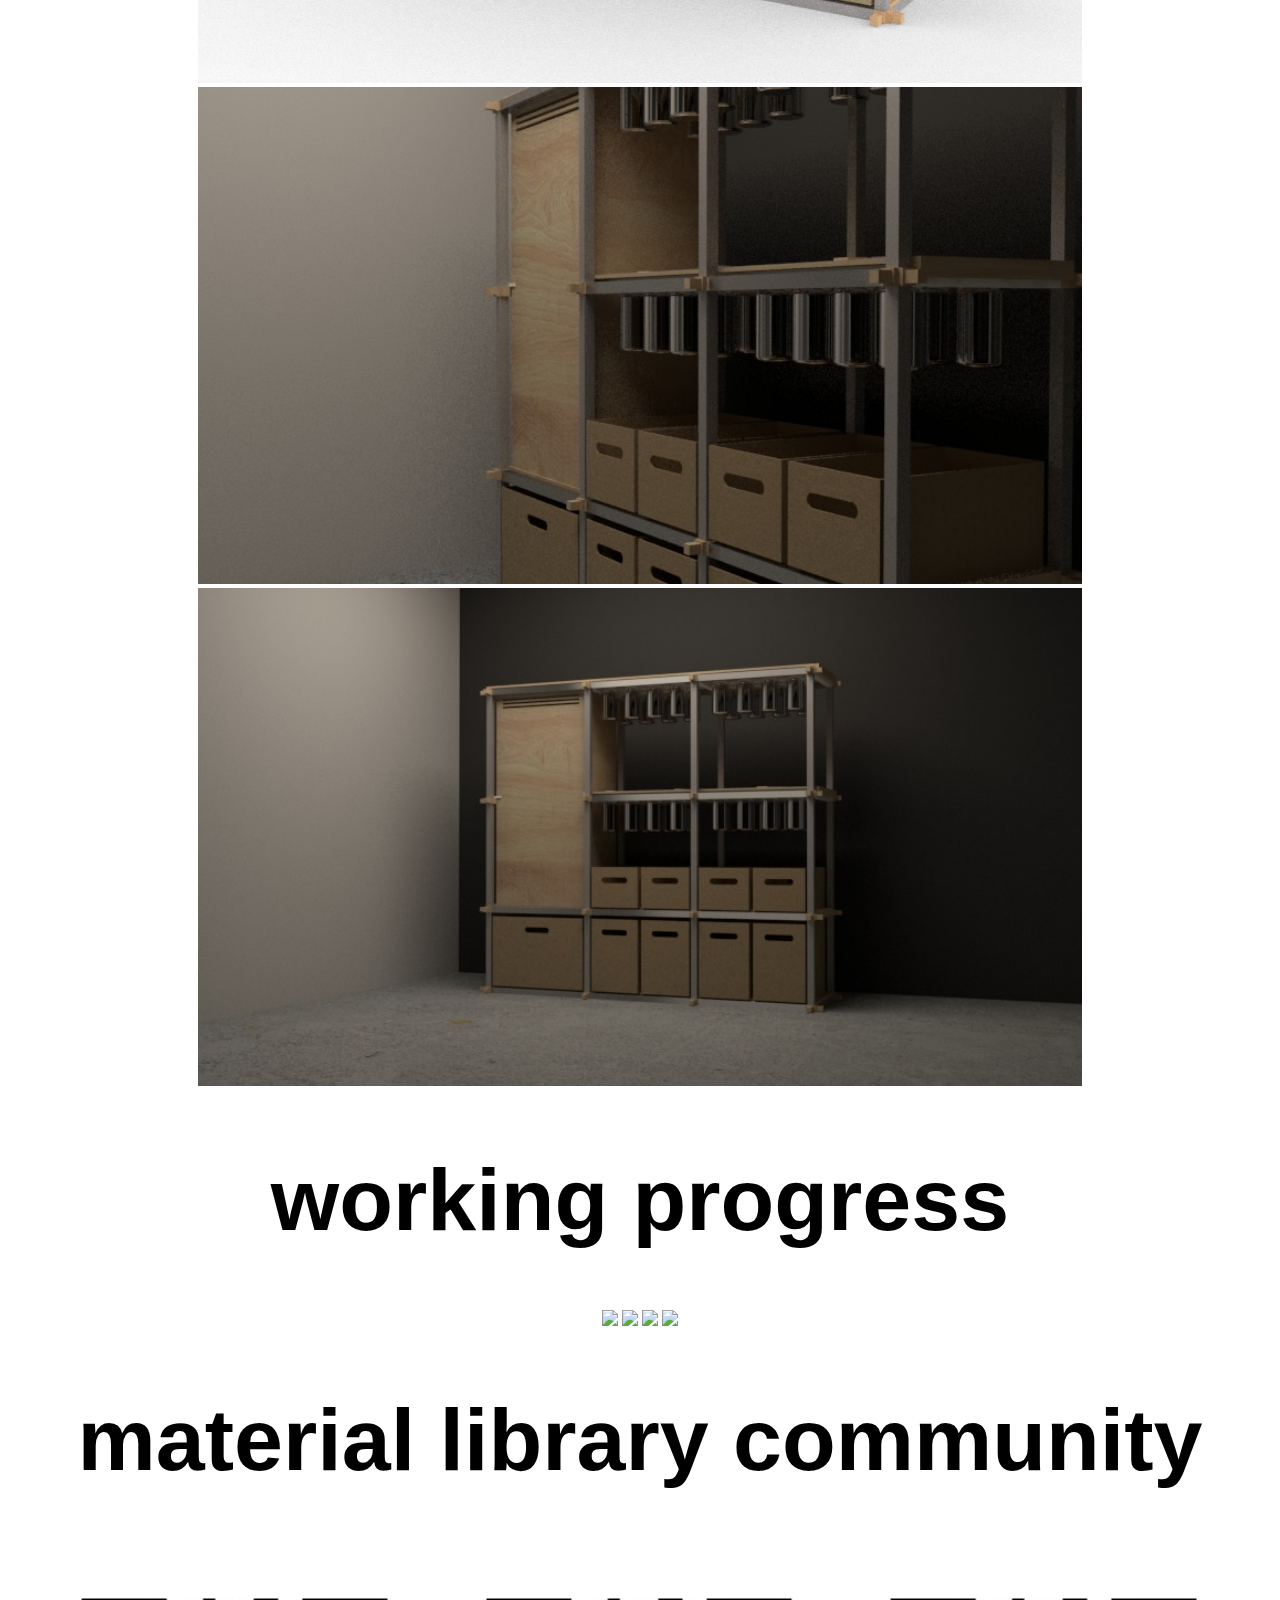
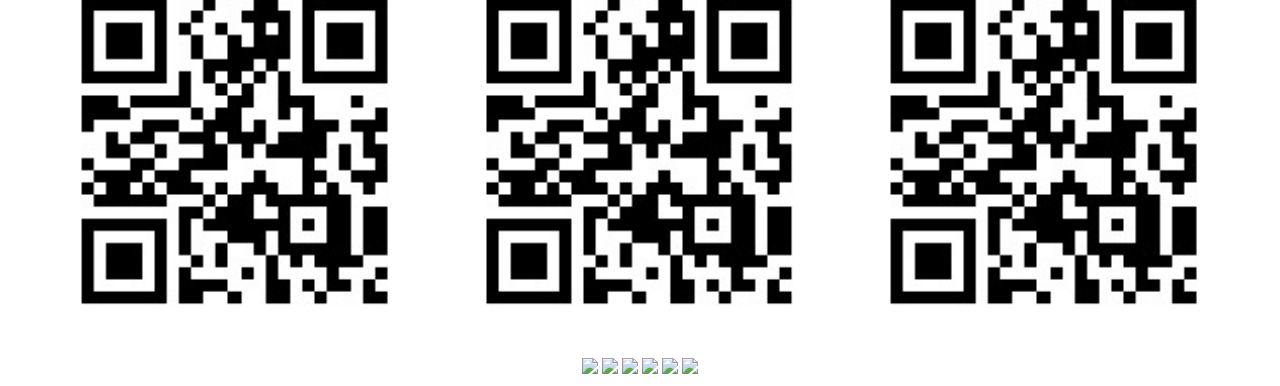
==== commit 0d97b8a9: "555" ====
--- a/DOC.html
+++ b/DOC.html
@@ -26,6 +26,7 @@
       <h1>the plan</h1>
       <img width=90% src="IMG/diagram.png"/>
       <h1>the propose</h1>
+      <img width=100% src="IMG/3d0.jpeg"/>
       <img width=70% src="IMG/3d.png"/>
       <img width=70% src="IMG/3da.jpeg"/>
       <img width=70% src="IMG/3db.jpeg"/>
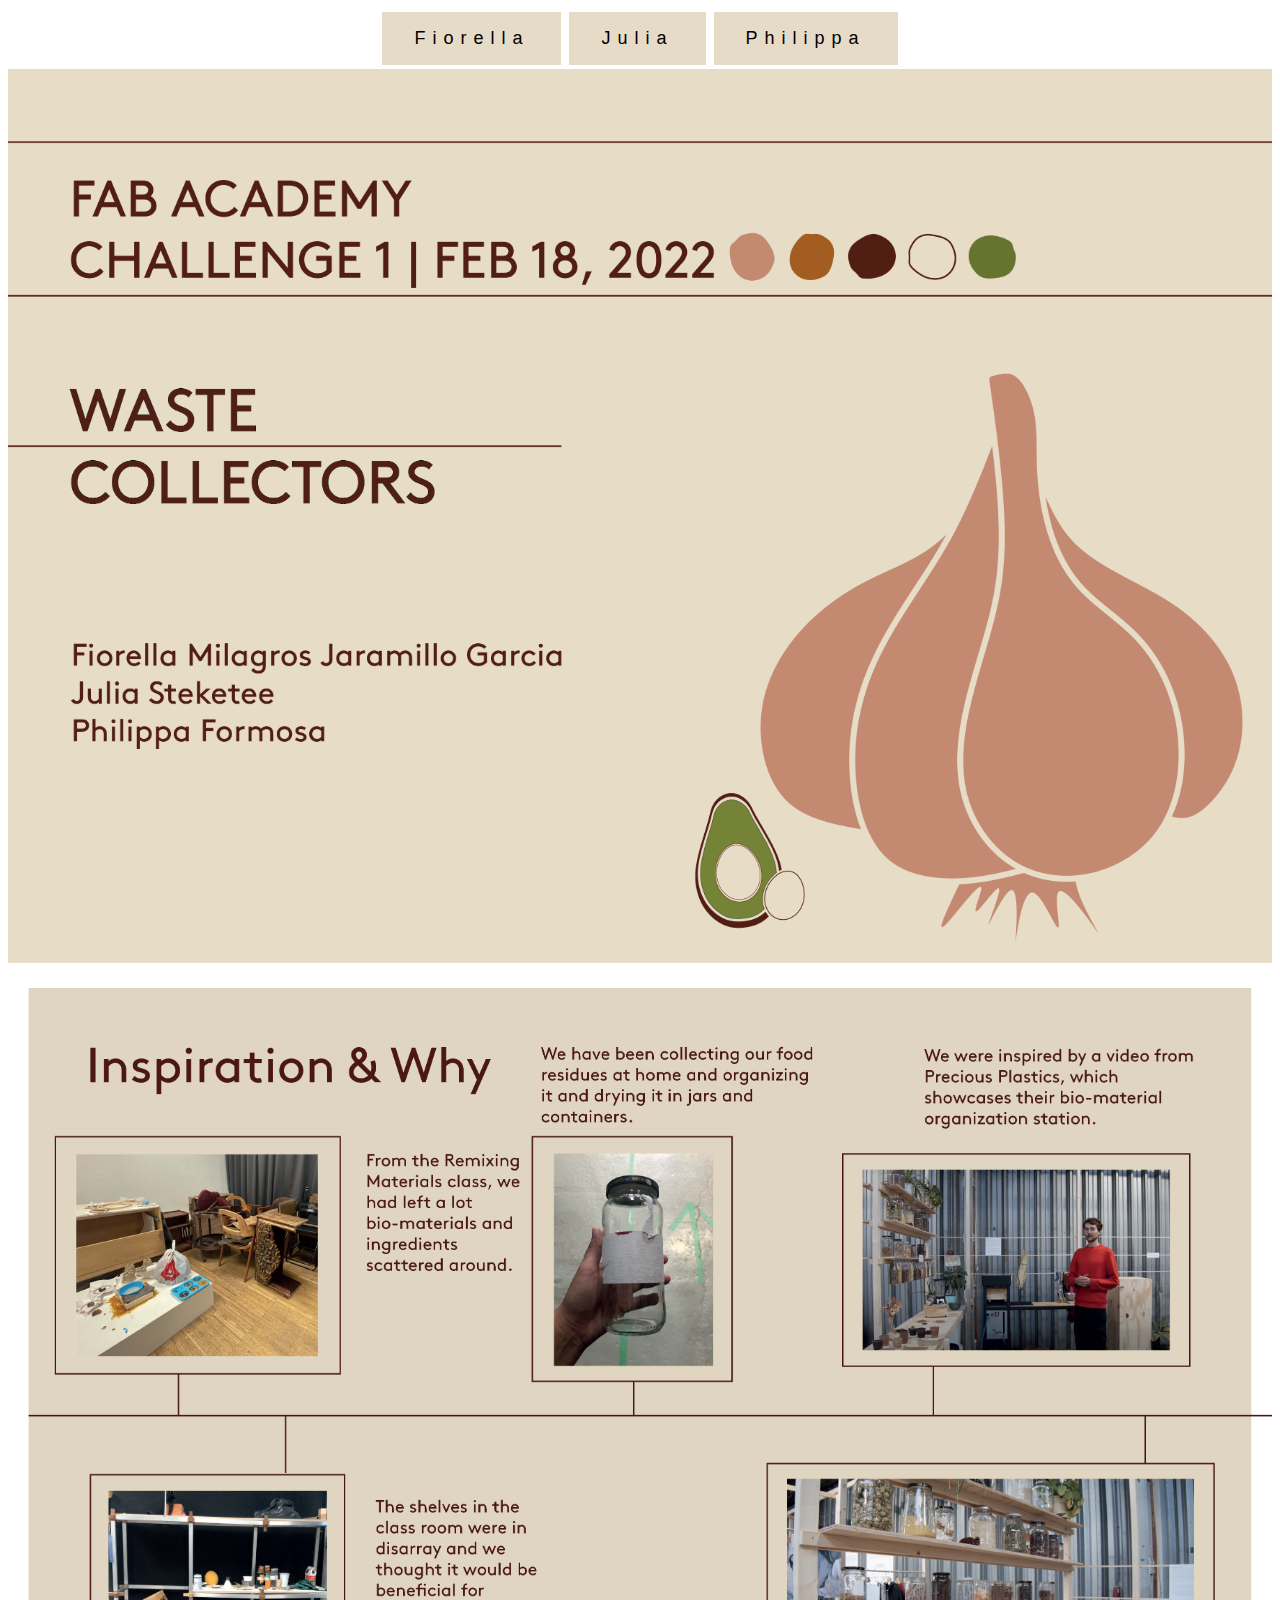
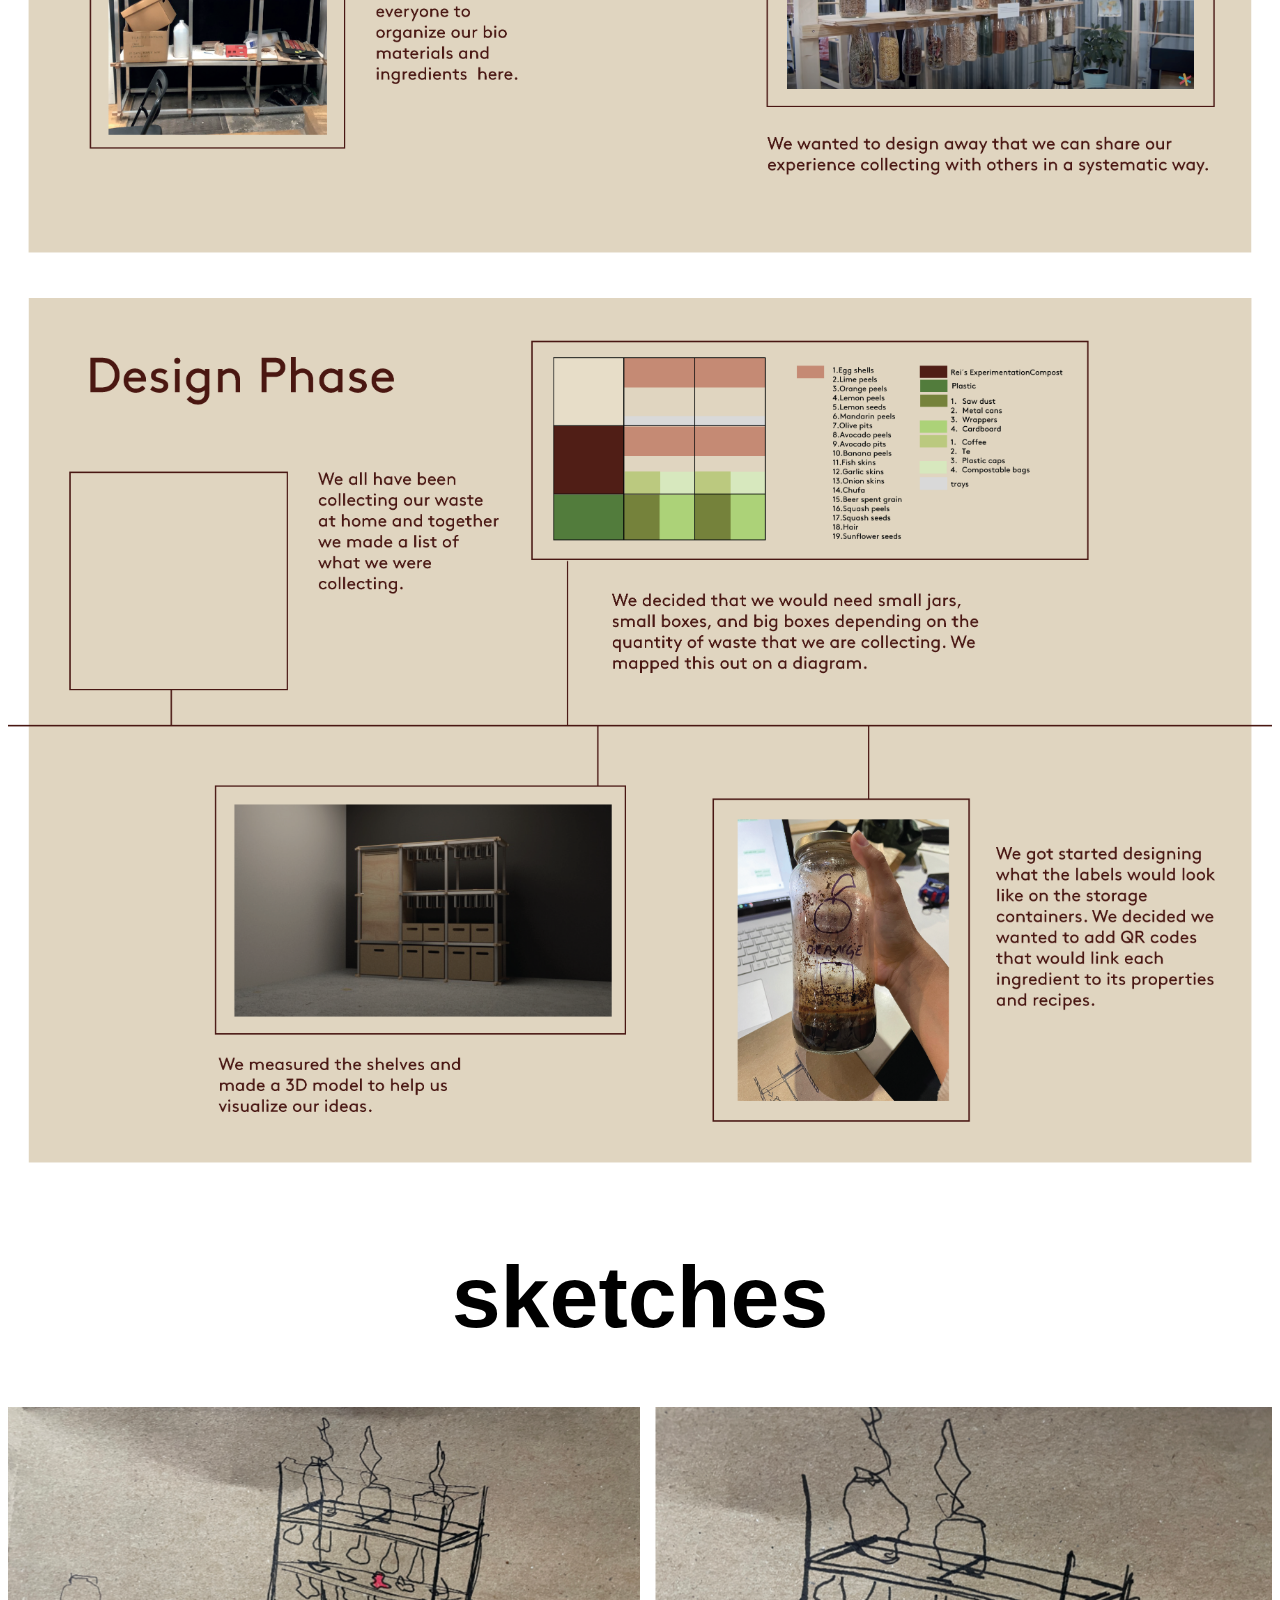
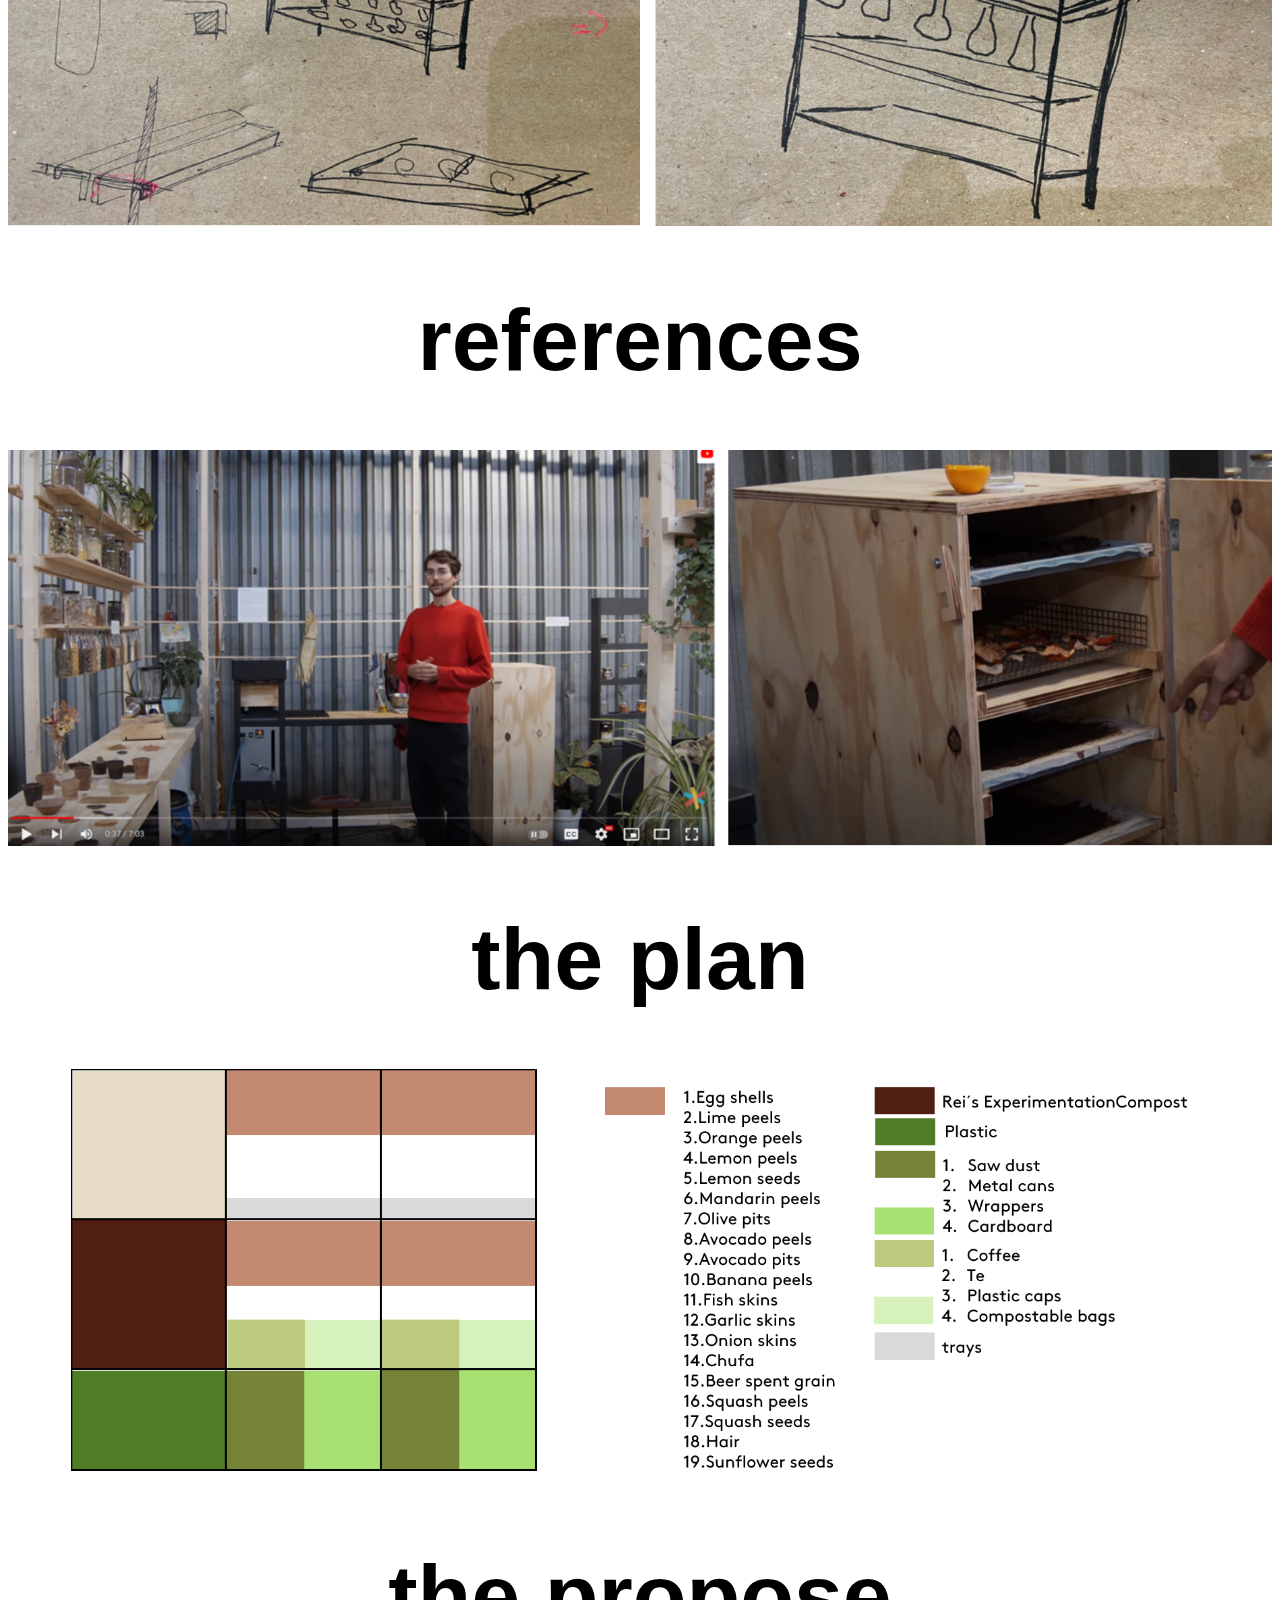
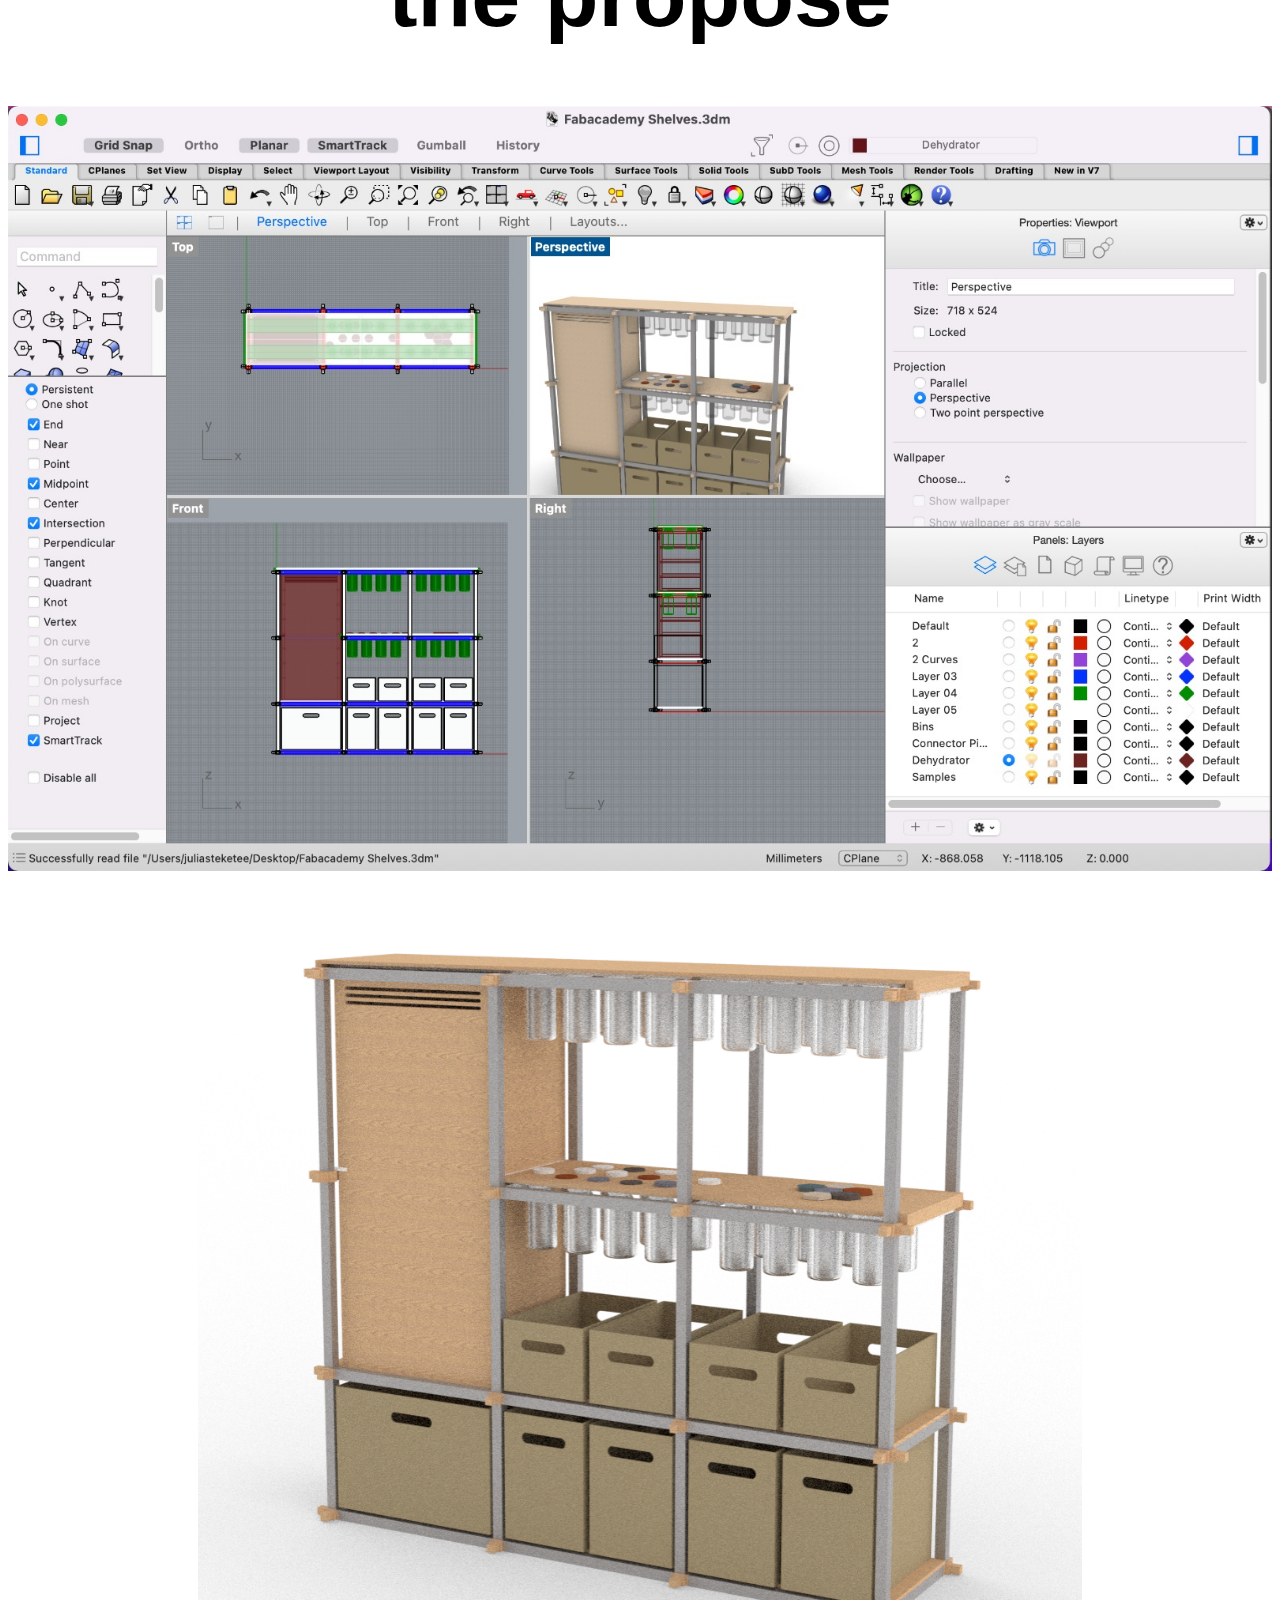
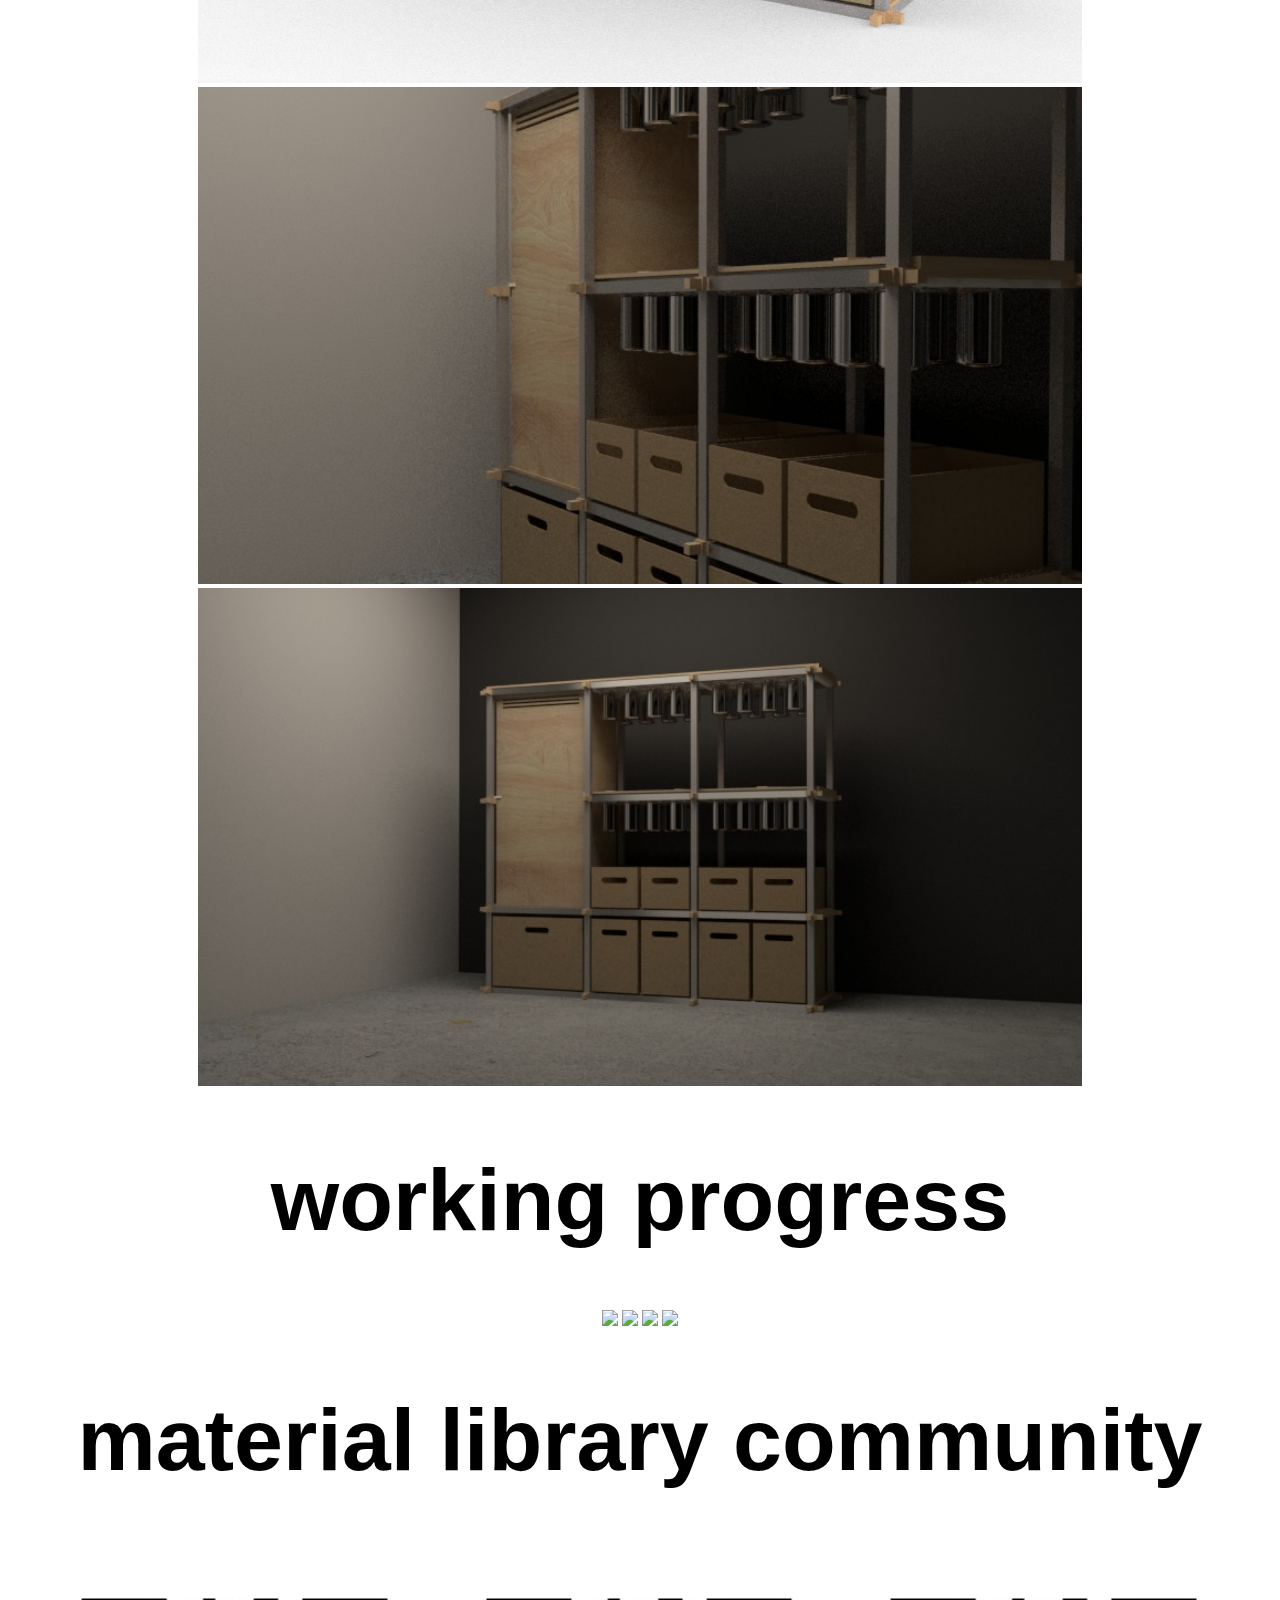
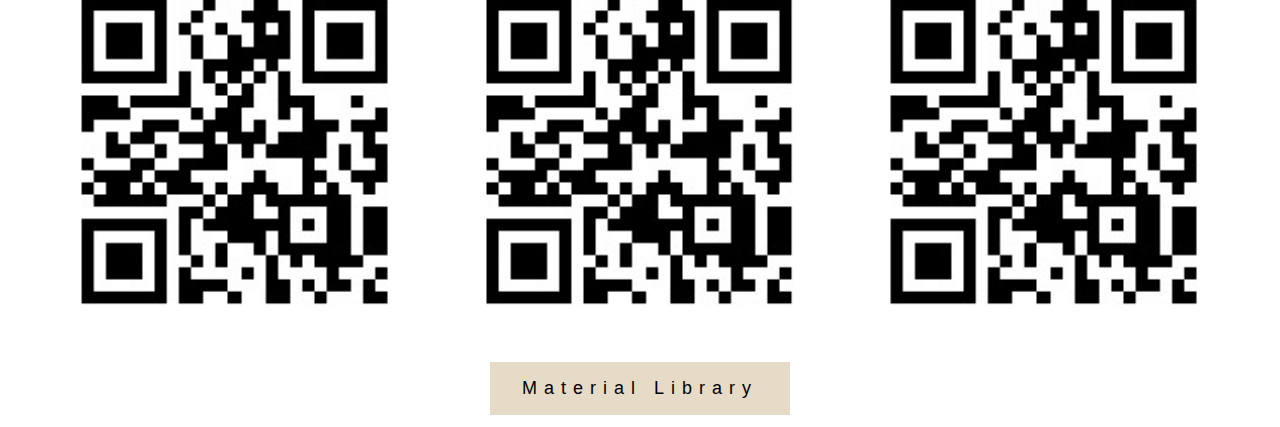
==== commit b45d5985: "555" ====
--- a/DOC.html
+++ b/DOC.html
@@ -39,18 +39,9 @@
       <img width=32% src="IMG/qr.jpeg"/><img width=32% src="IMG/qr.jpeg"/><img width=32% src="IMG/qr.jpeg"/>
     
     </center>
-      <center>
-    
-    <img width=100% src="IMG/1.png"/>
-    <img width=100% src="IMG/2.png"/>
-    <img width=100% src="IMG/3.png"/>
-    <img width=100% src="IMG/4.png"/>
-    <img width=100% src="IMG/5.png"/>
-    <img width=100% src="IMG/6.png"/>
-
-   </center>
-
- 
+ <center>
+    <a href=https://fiorella-jaramillo.github.io/mLIBRARY><button class="btn">Material Library</button></a> 
+  </center>
 
 
 
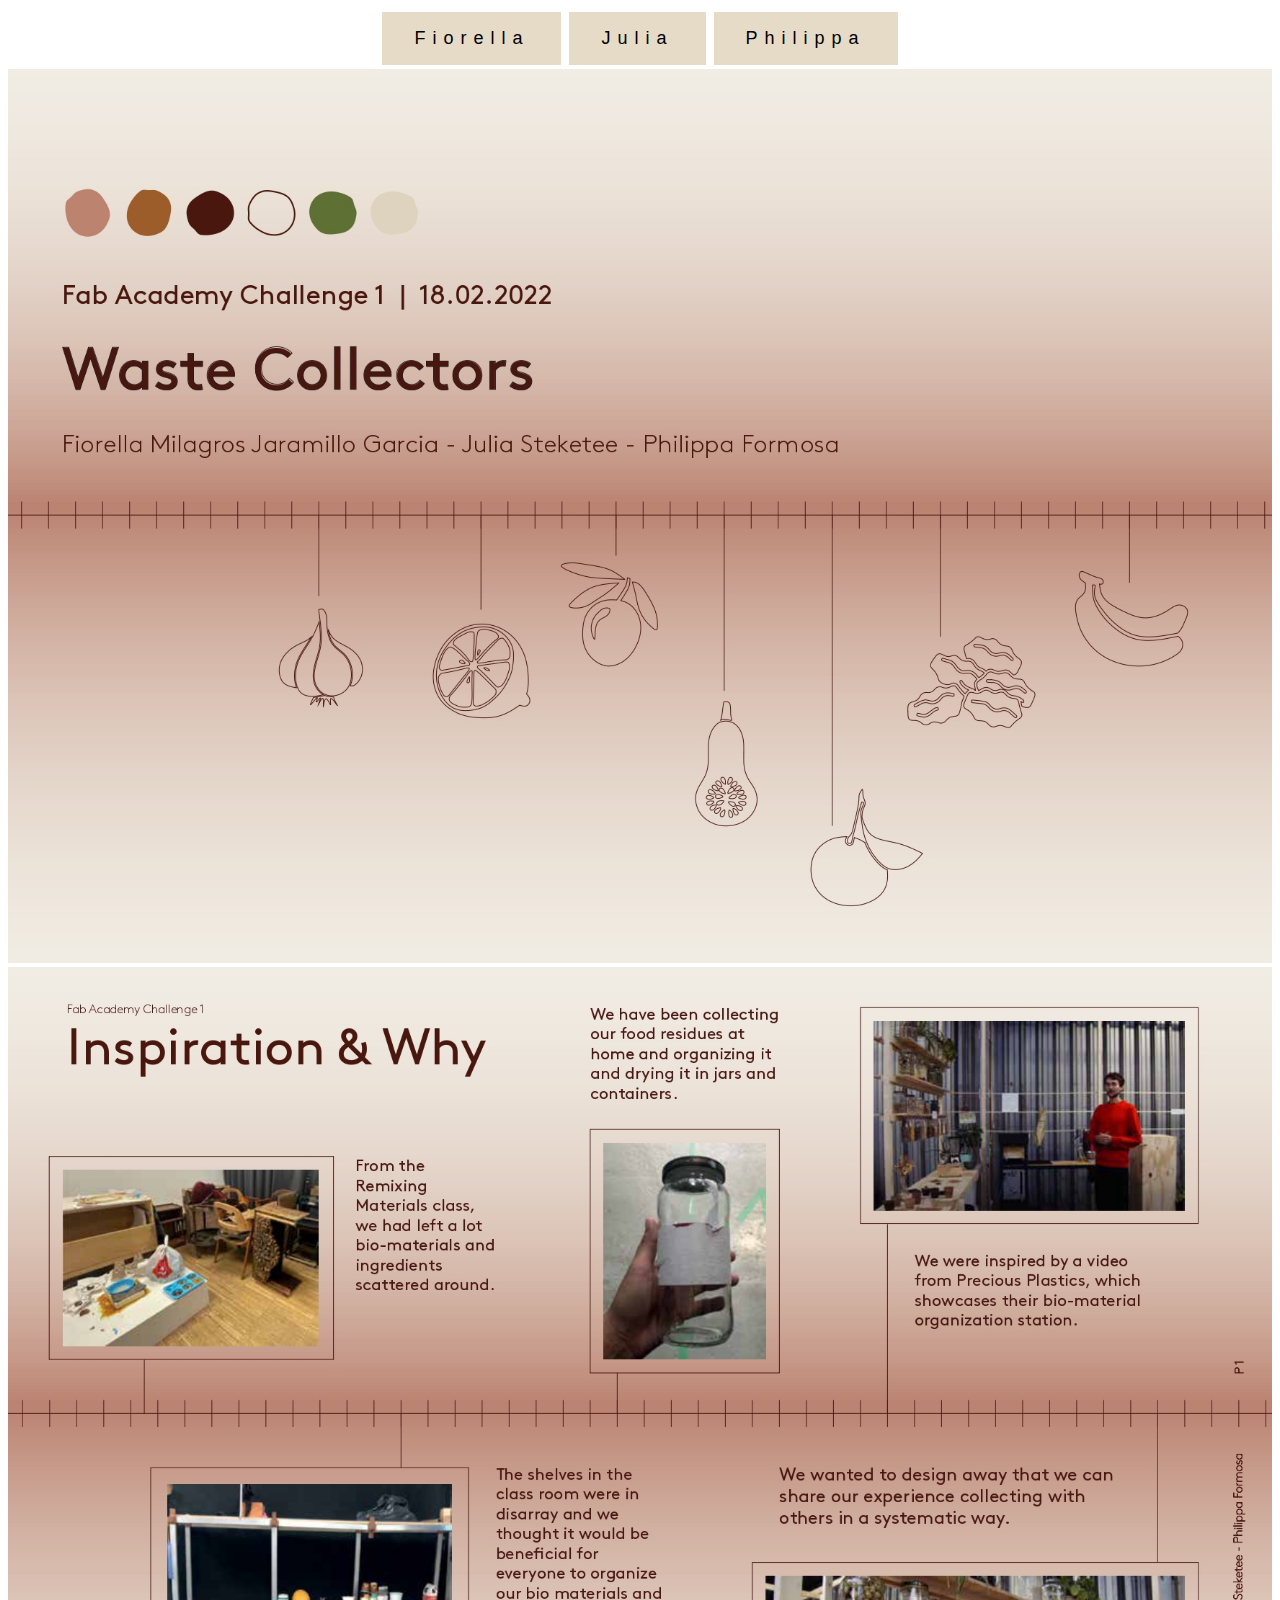
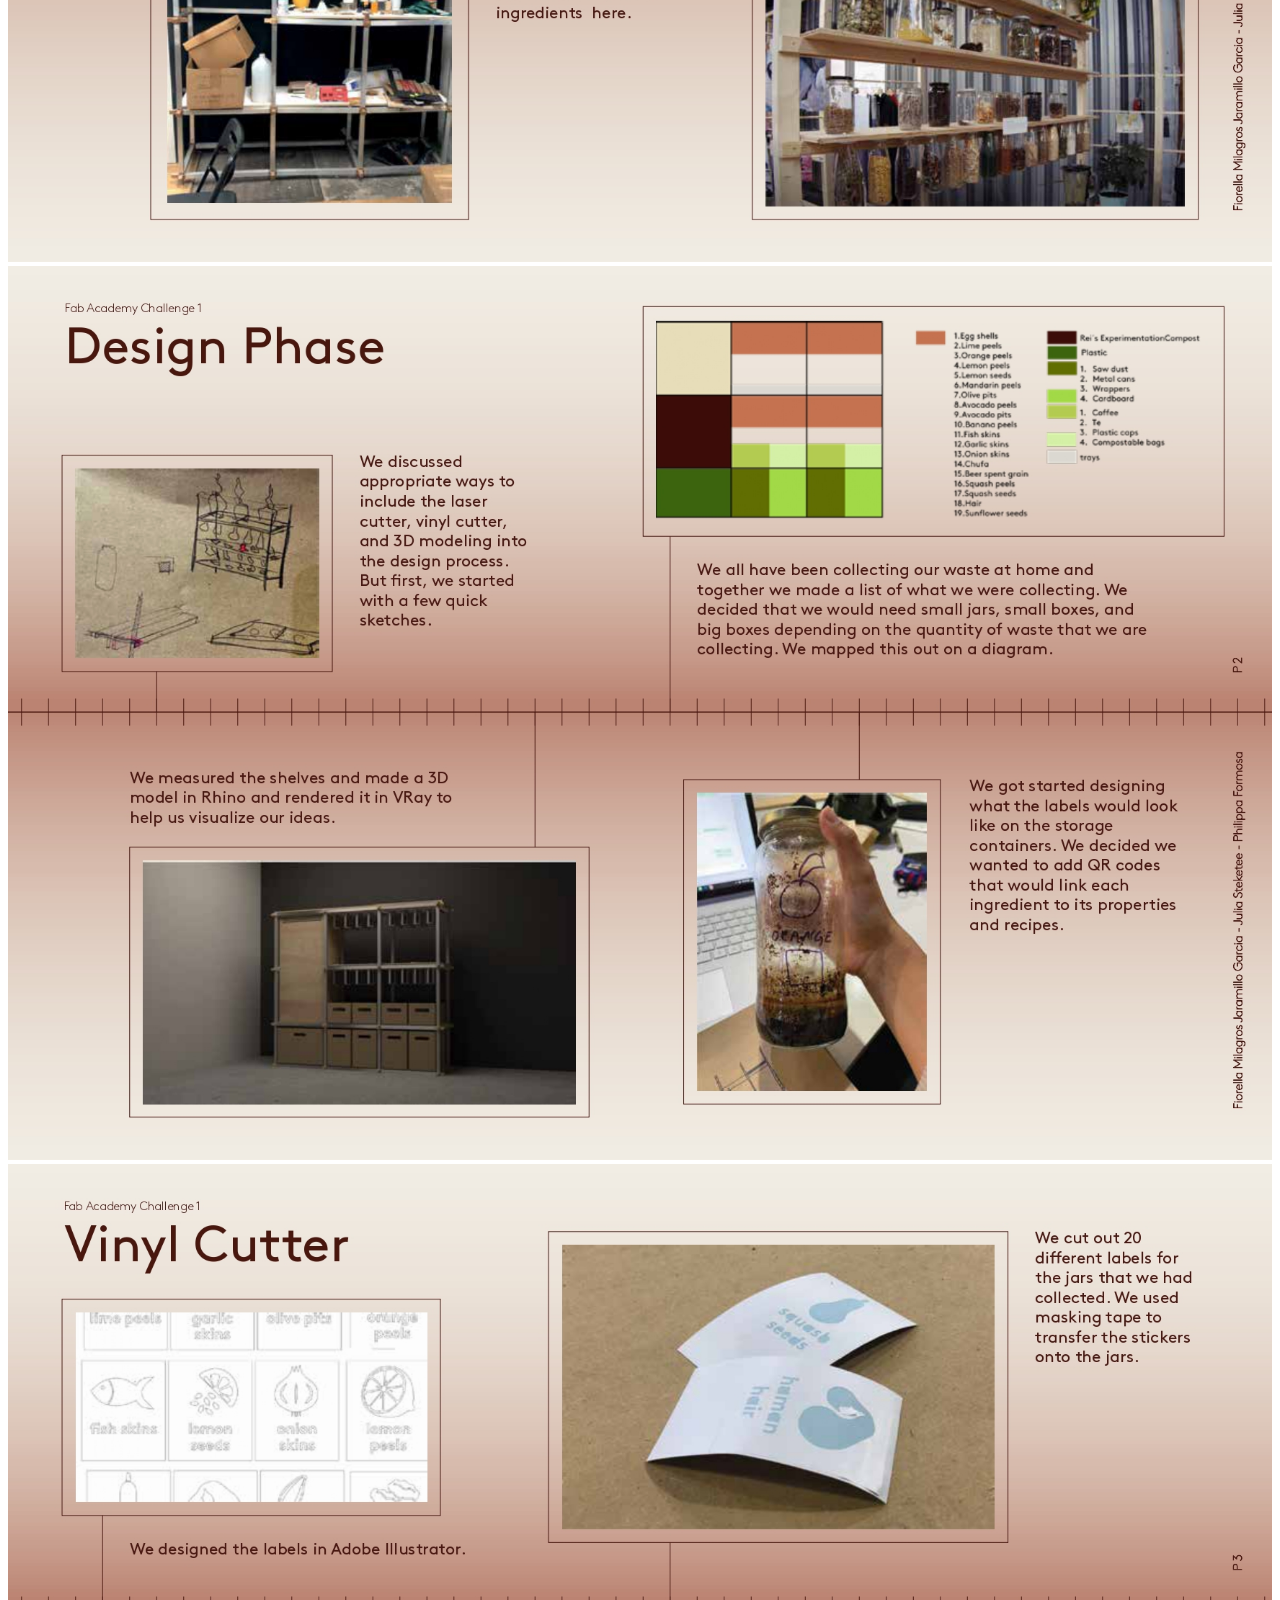
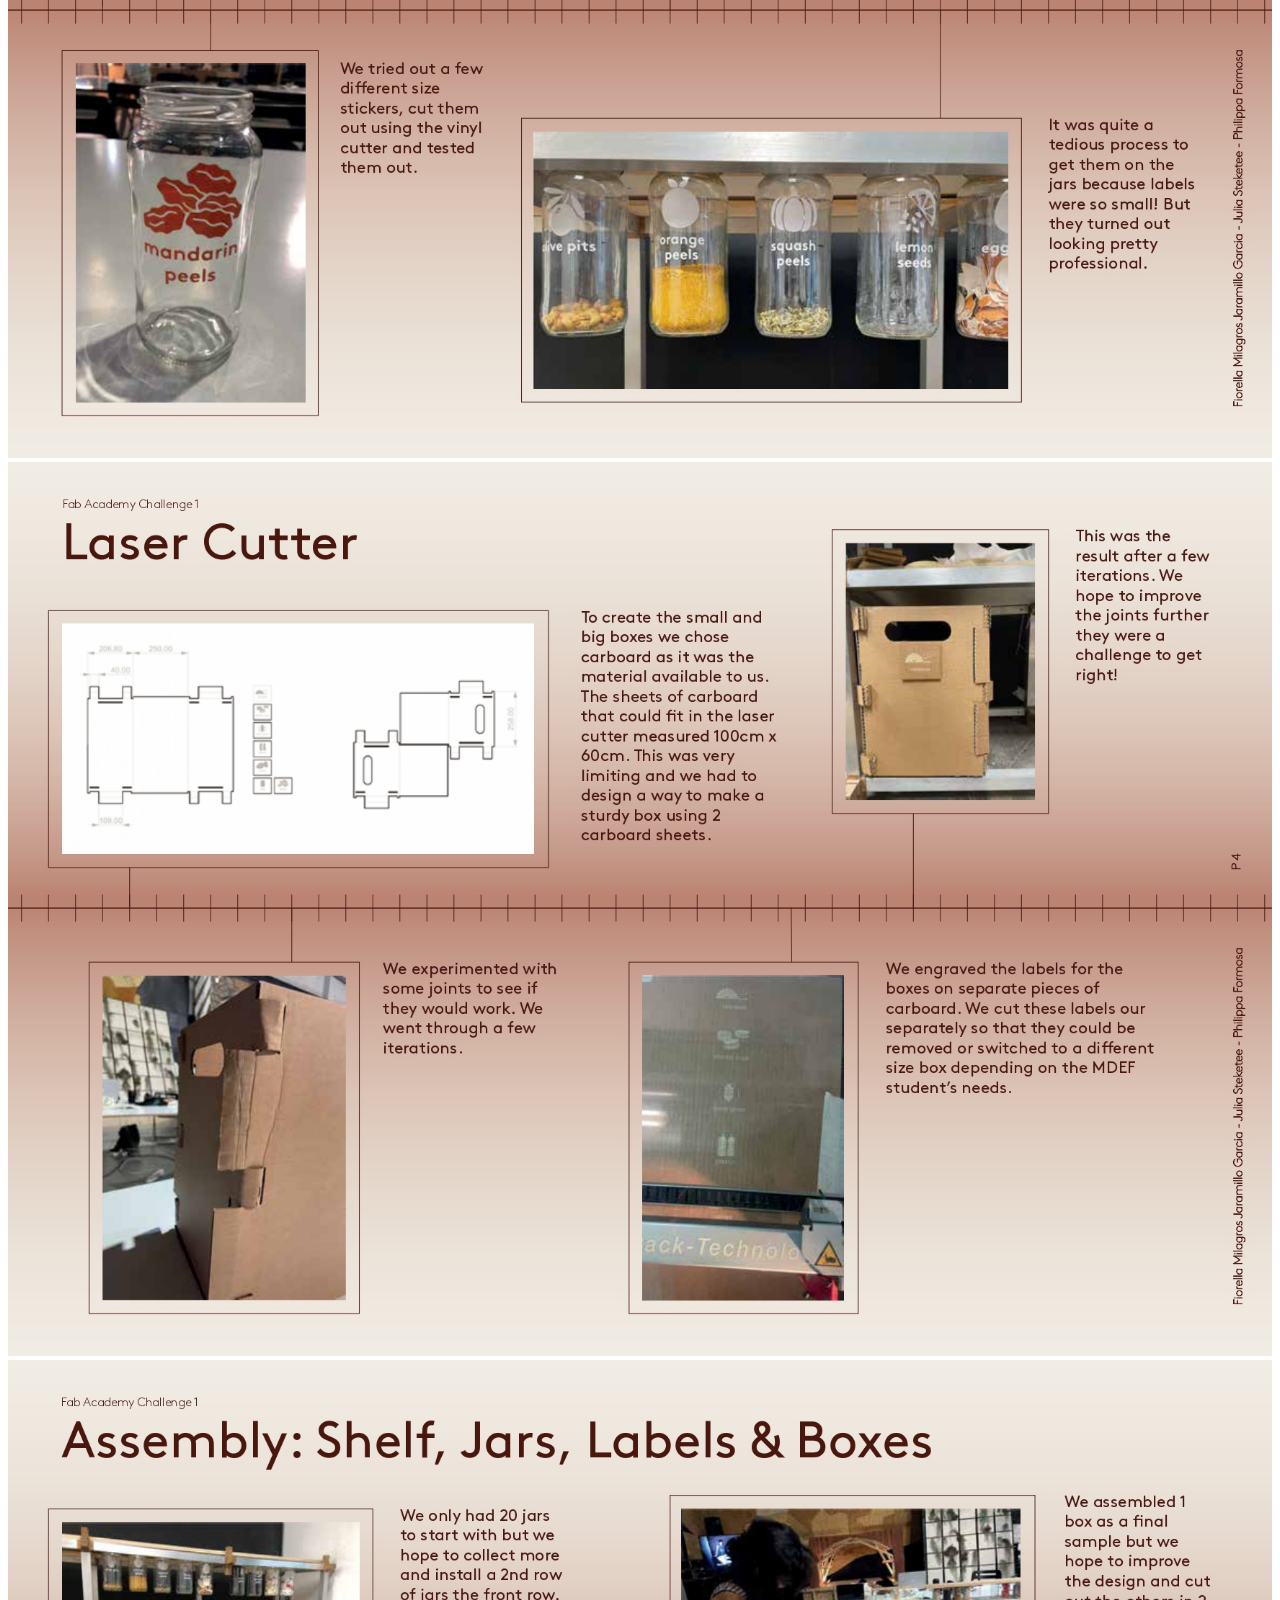
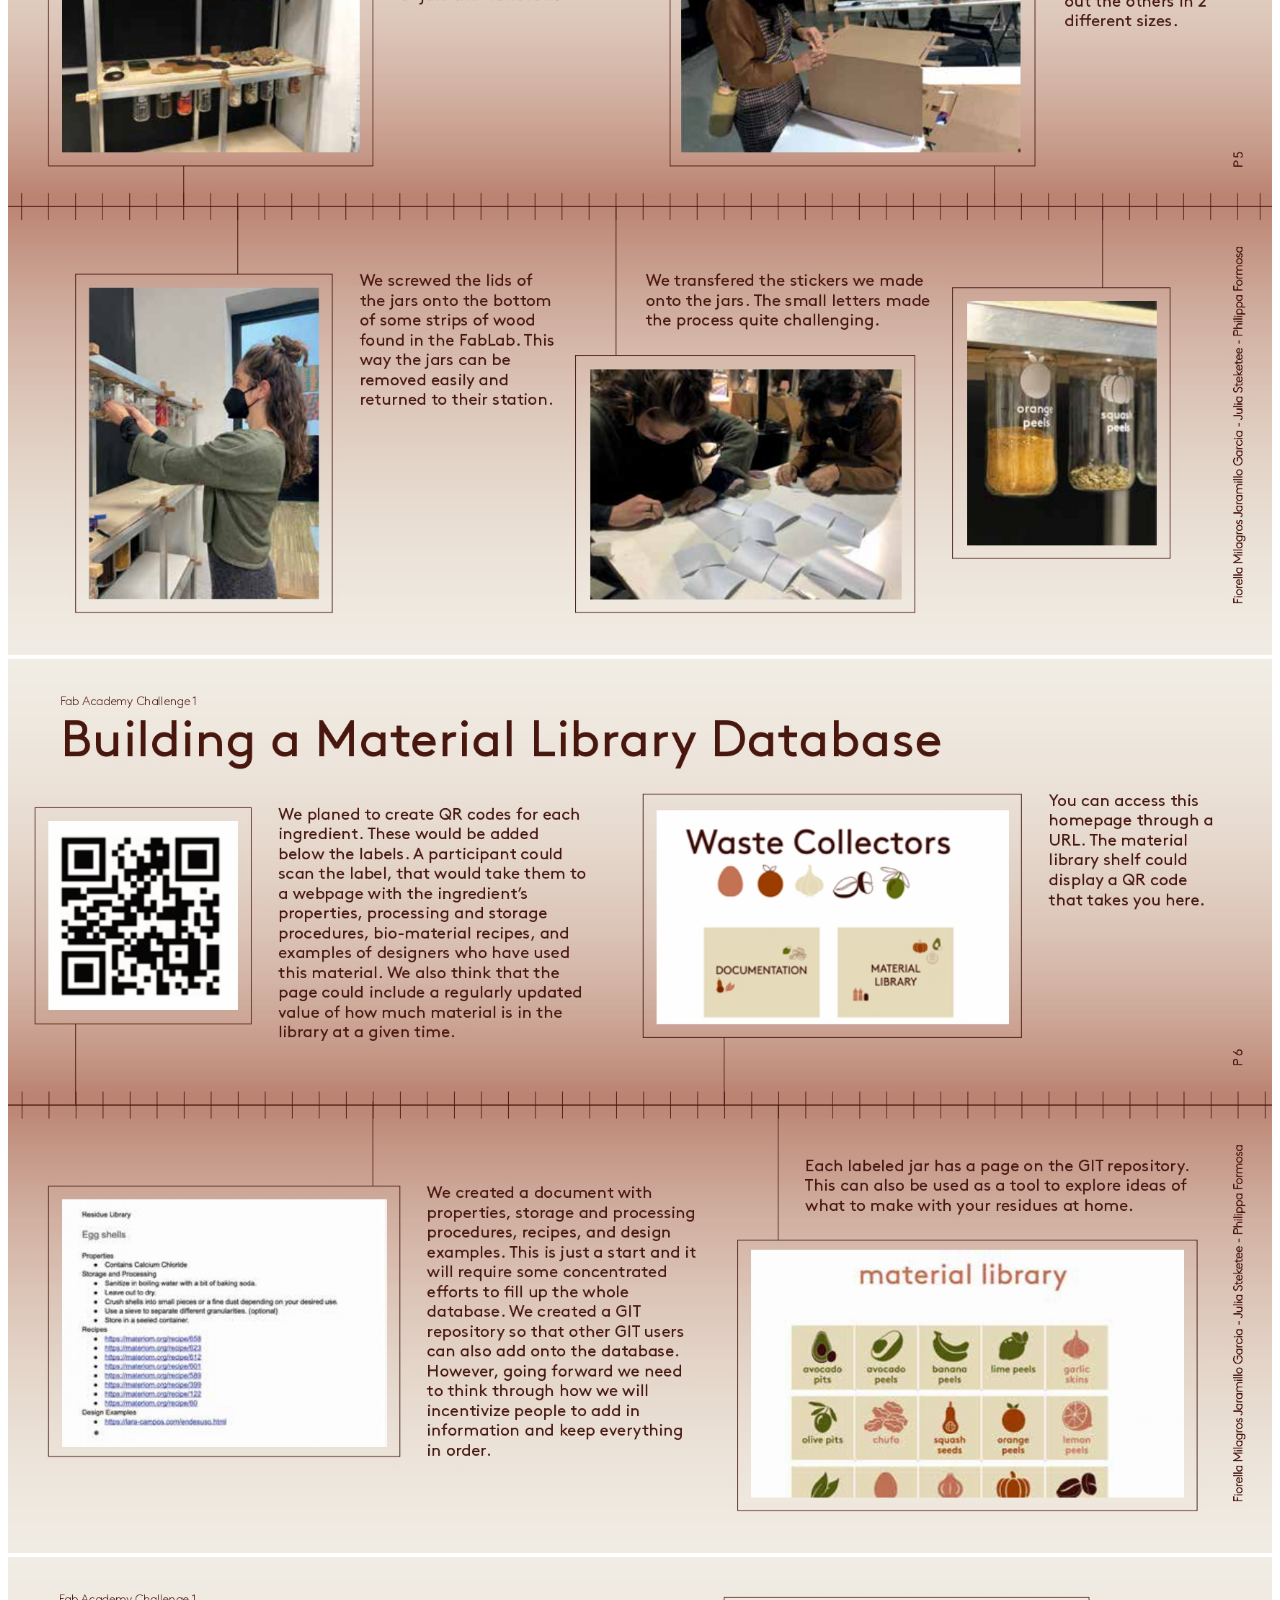
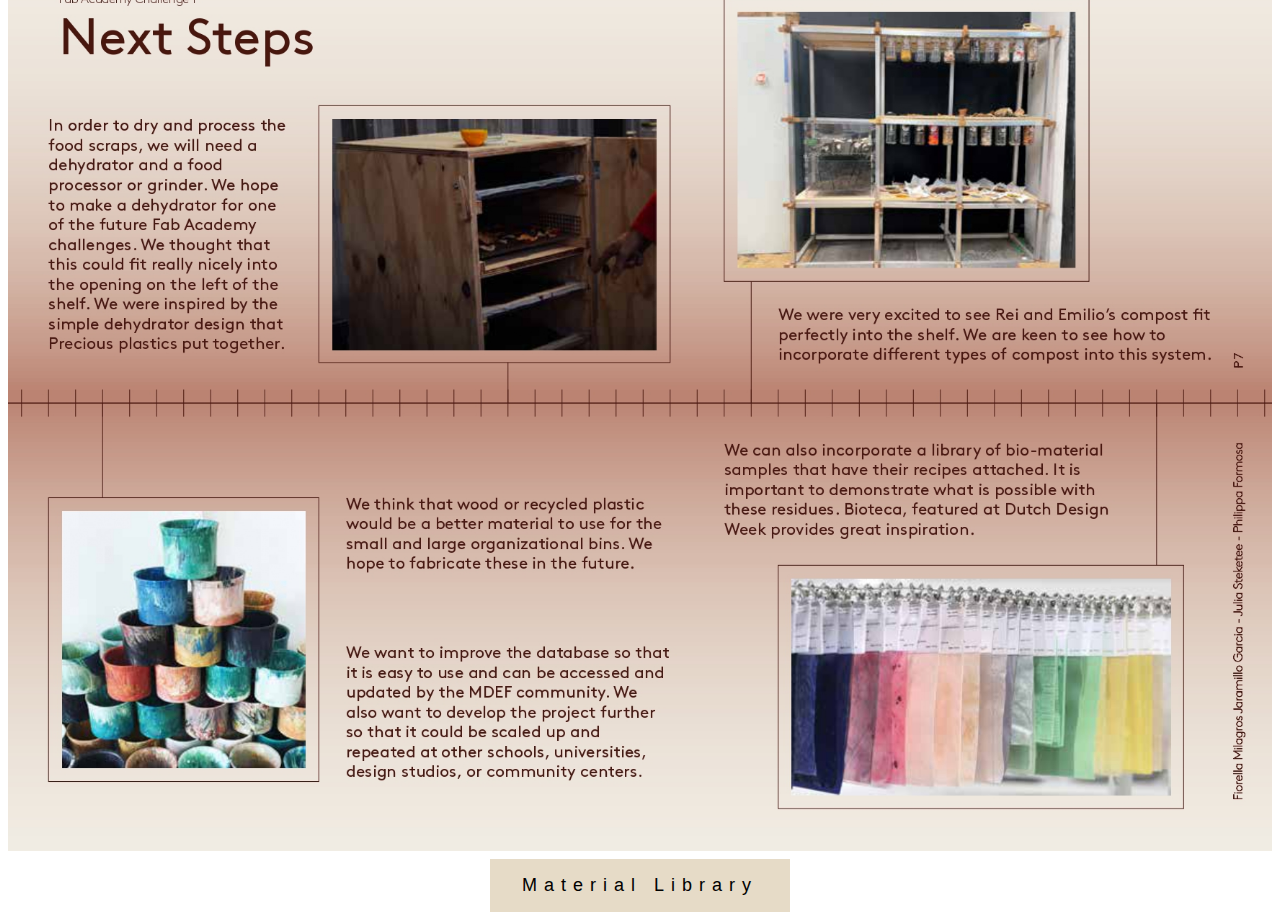
==== commit 116dd54f: "changepresentation" ====
--- a/DOC.html
+++ b/DOC.html
@@ -15,28 +15,16 @@
       <a href=https://philippa-formosa.github.io/mdefweb><button class="btn">Philippa</button></a>  
       </center>
       <center>
-      <img width=100% src="IMG/0.png"/>
-      <img width=100% src="IMG/0a.png"/>
-      <img width=100% src="IMG/0b.png"/>
+      <img width=100% src="IMG/CC/0.jpg"/>
+      <img width=100% src="IMG/CC/1.jpg"/>
+      <img width=100% src="IMG/CC/2.jpg"/>
+      <img width=100% src="IMG/CC/3.jpg"/>
+      <img width=100% src="IMG/CC/4.jpg"/>
+      <img width=100% src="IMG/CC/5.jpg"/>
+      <img width=100% src="IMG/CC/6.jpg"/>
+      <img width=100% src="IMG/CC/7.jpg"/>
 
-      <h1>sketches</h1>
-      <img width=100% src="IMG/sketches.png"/>
-      <h1>references</h1>
-      <img width=100% src="IMG/ref.png"/>
-      <h1>the plan</h1>
-      <img width=90% src="IMG/diagram.png"/>
-      <h1>the propose</h1>
-      <img width=100% src="IMG/3d0.jpeg"/>
-      <img width=70% src="IMG/3d.png"/>
-      <img width=70% src="IMG/3da.jpeg"/>
-      <img width=70% src="IMG/3db.jpeg"/>
-      <h1>working progress</h1>
-      <img width=100% src="IMG/boxes.gif"/>
-      <img width=100% src="IMG/jars0.gif"/>
-      <img width=100% src="IMG/jars2.gif"/>
-      <img width=100% src="IMG/vinyl.gif"/>
-      <h1>material library community</h1>
-      <img width=32% src="IMG/qr.jpeg"/><img width=32% src="IMG/qr.jpeg"/><img width=32% src="IMG/qr.jpeg"/>
+    
     
     </center>
  <center>
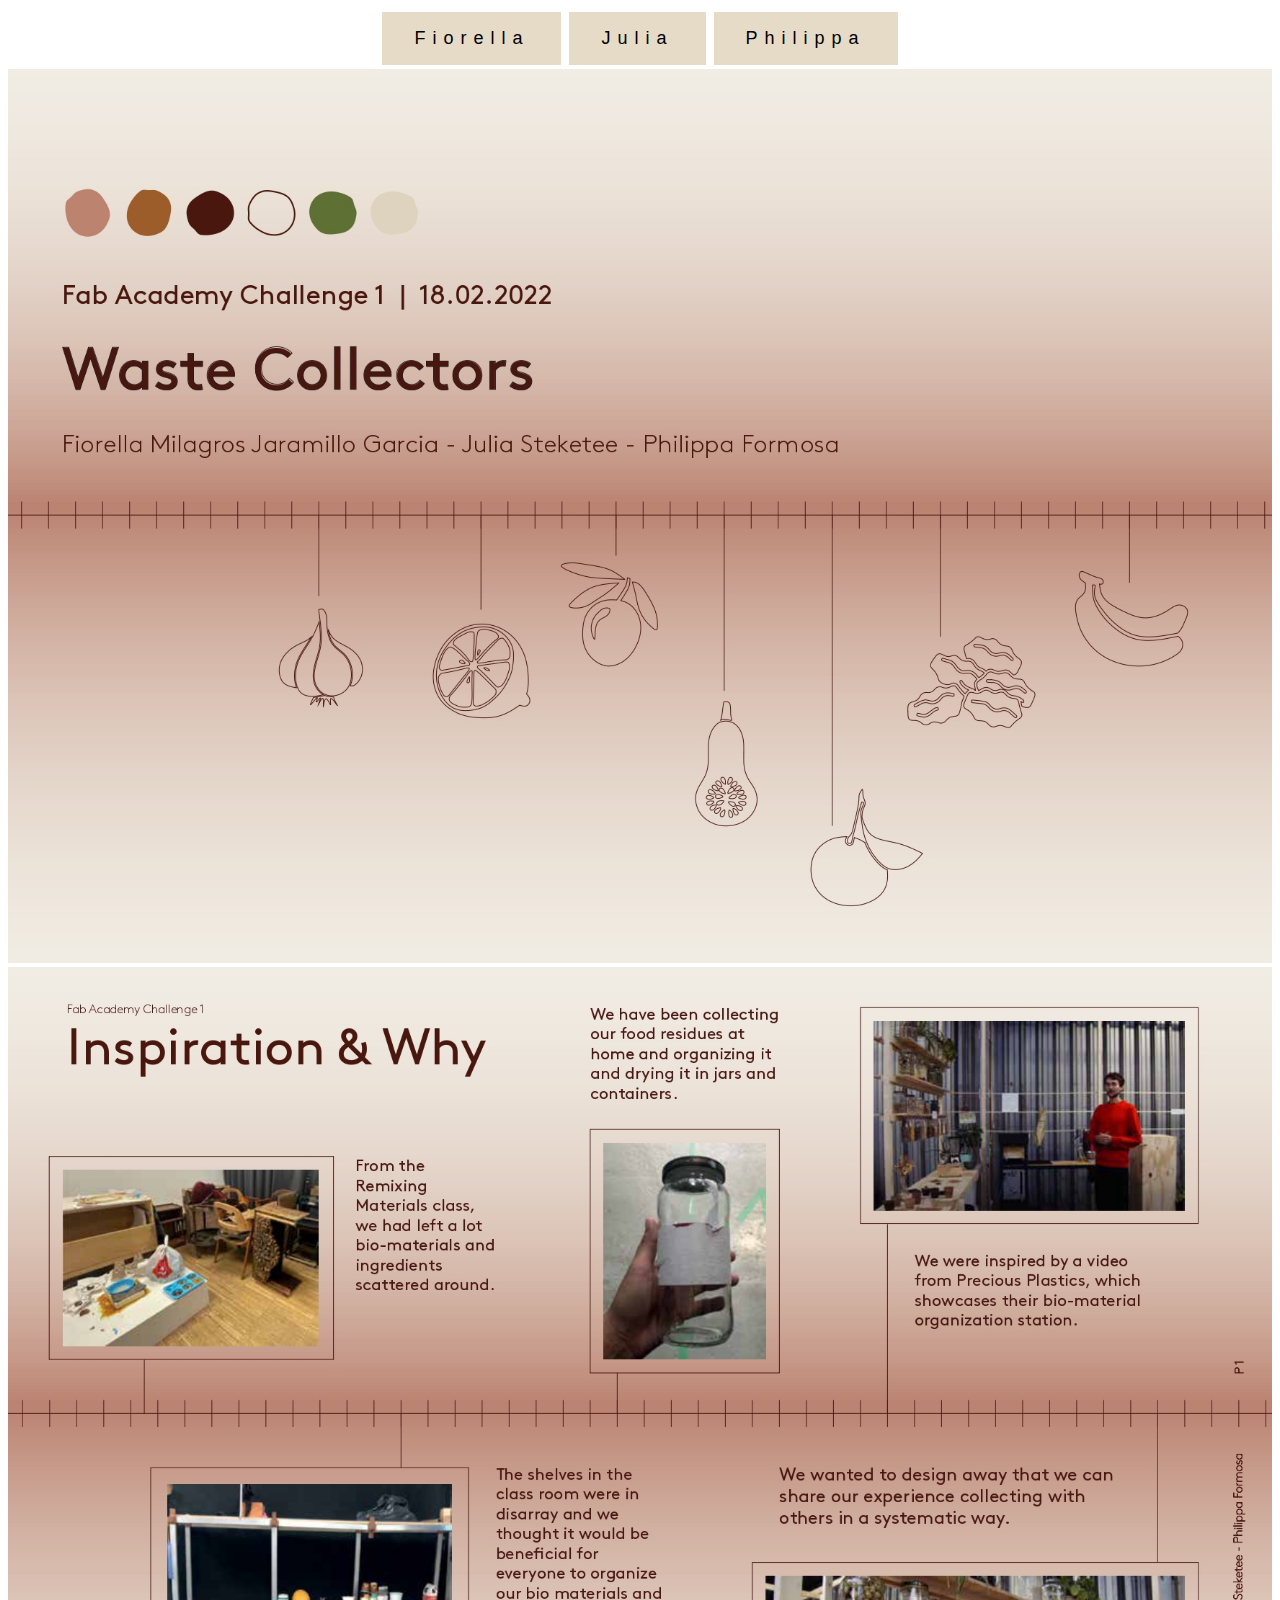
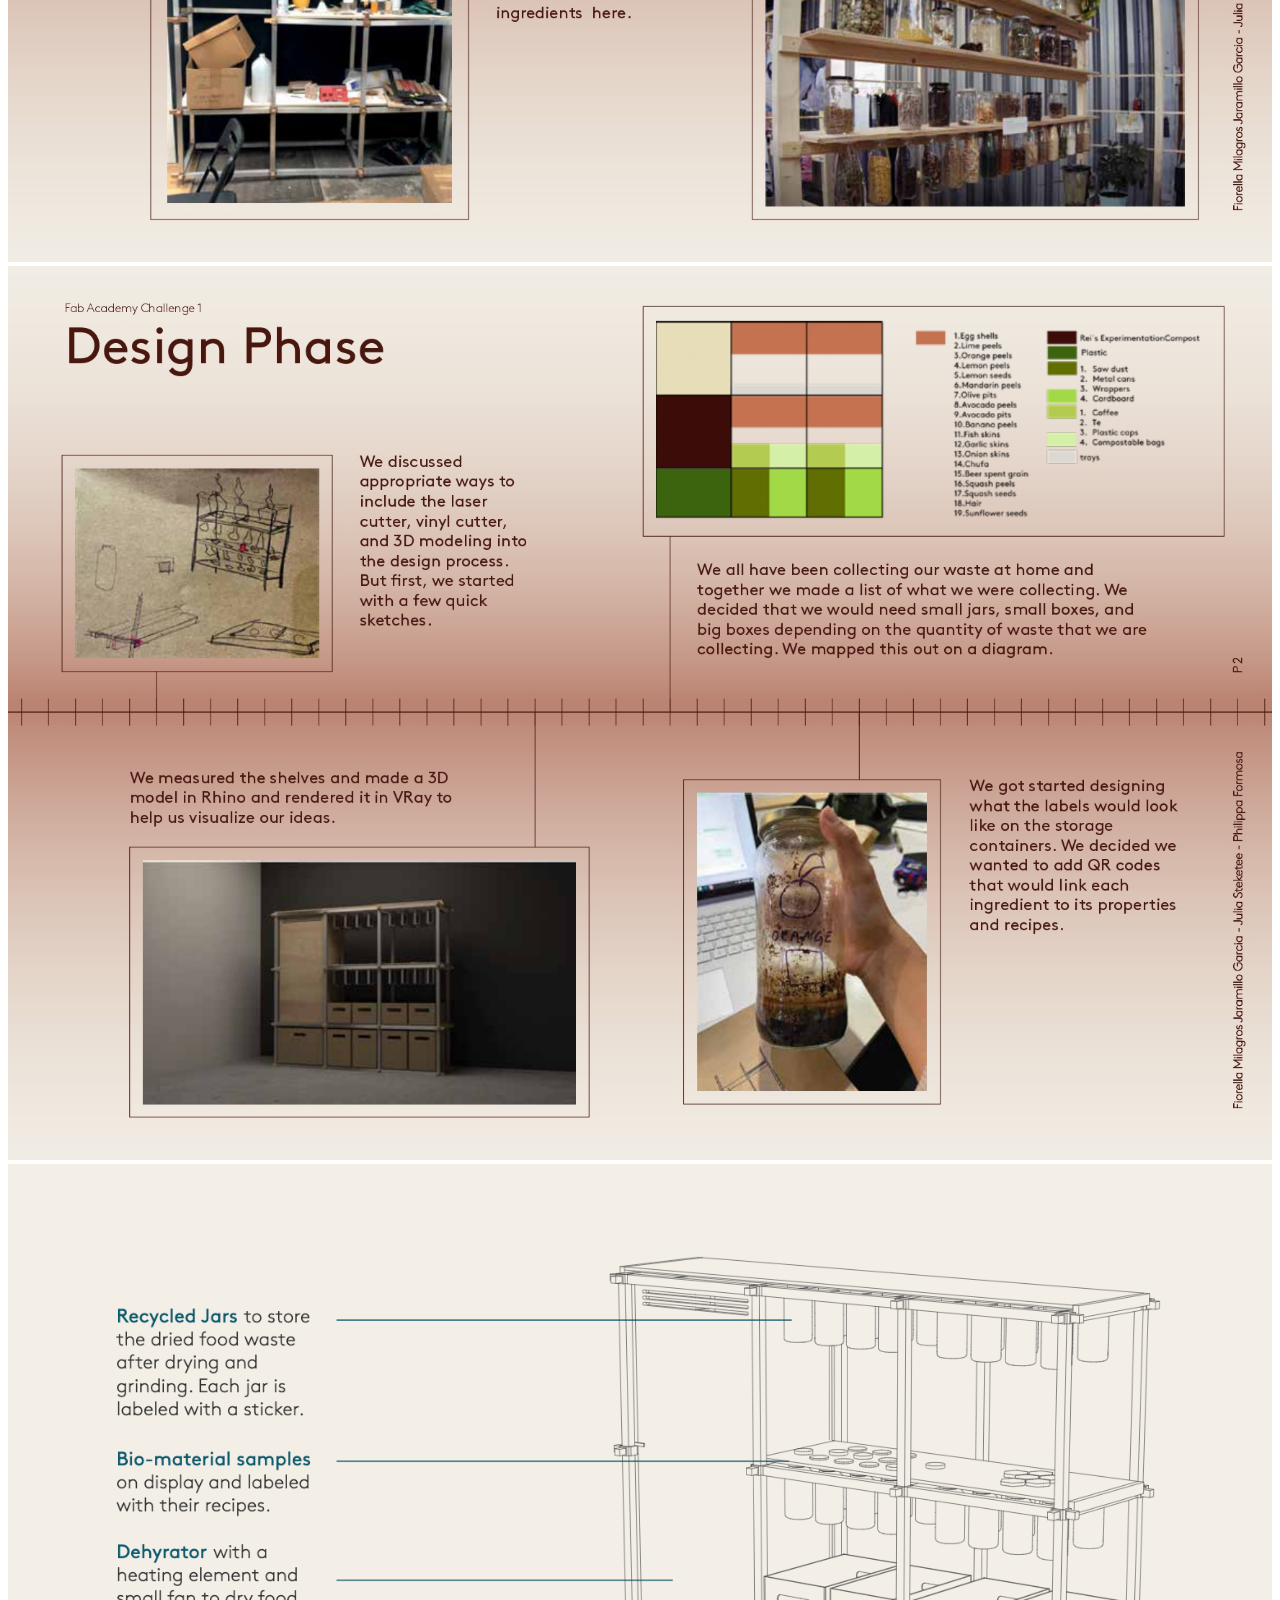
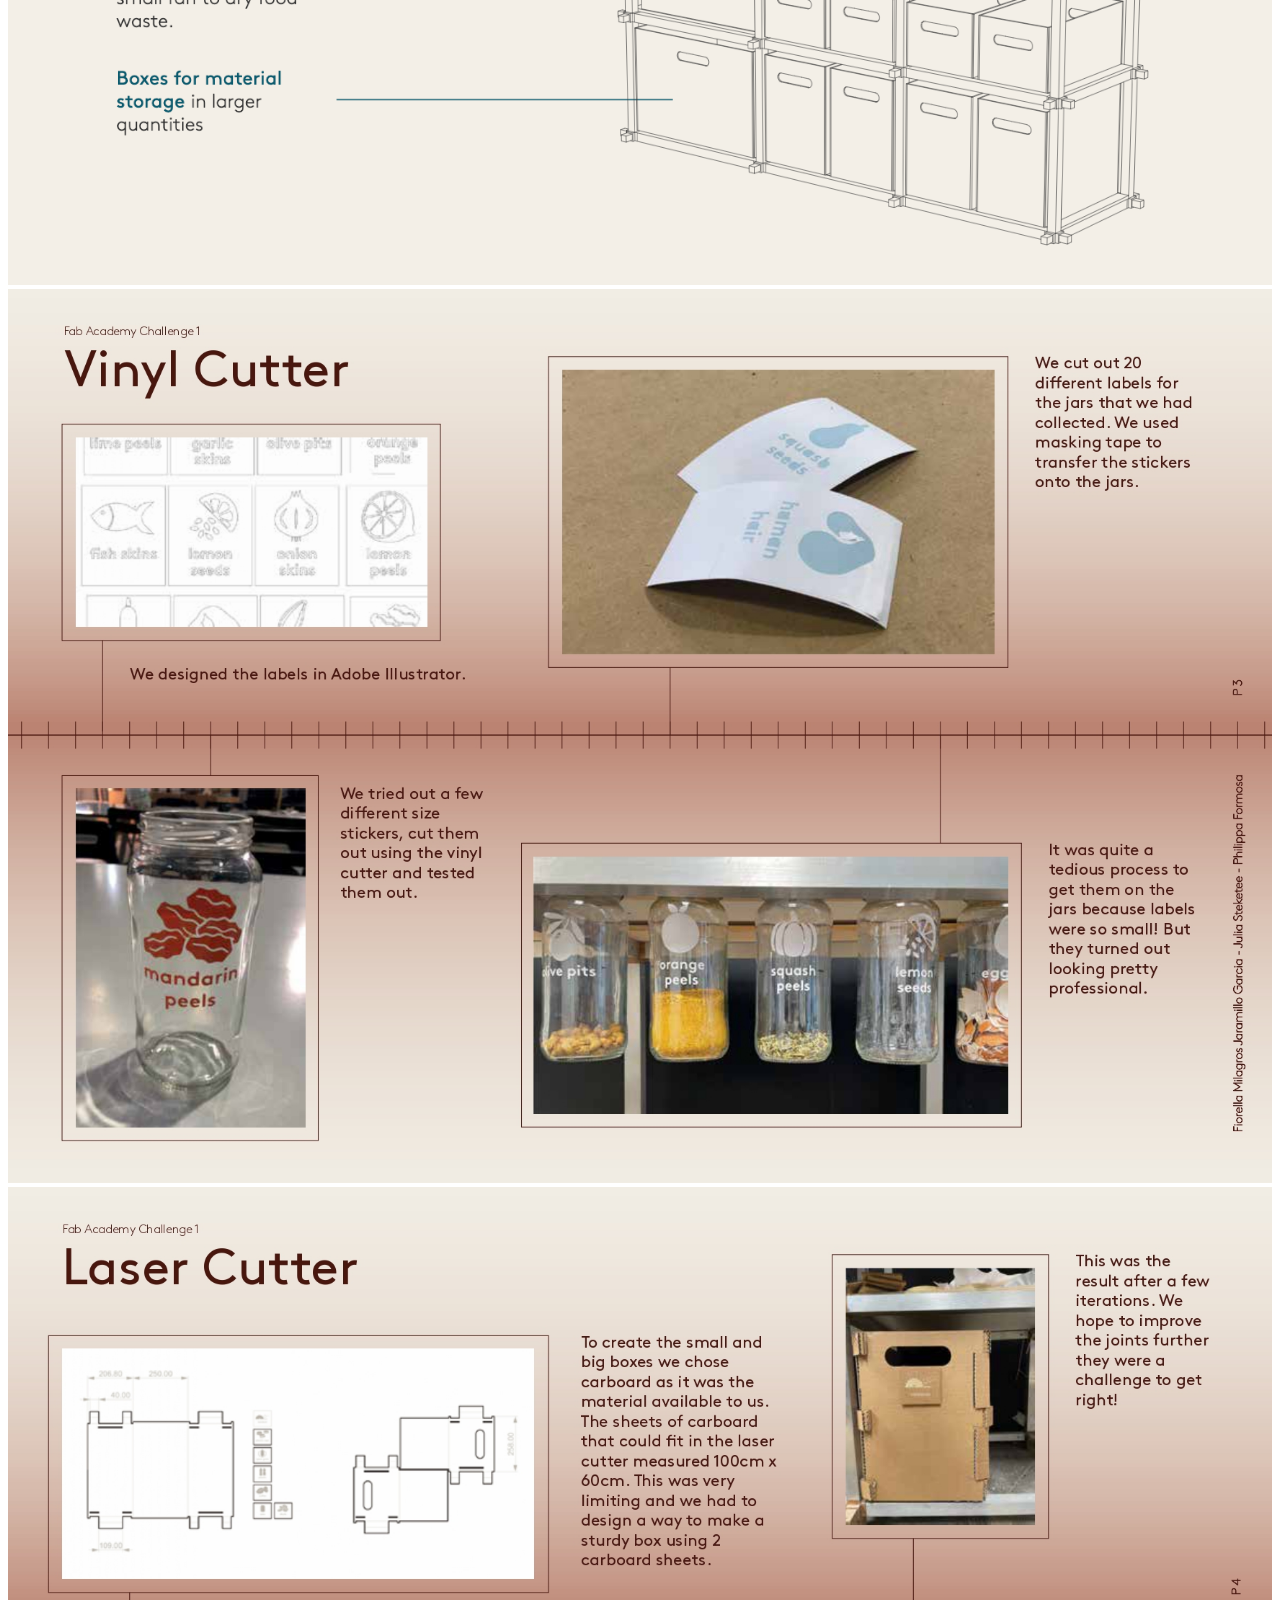
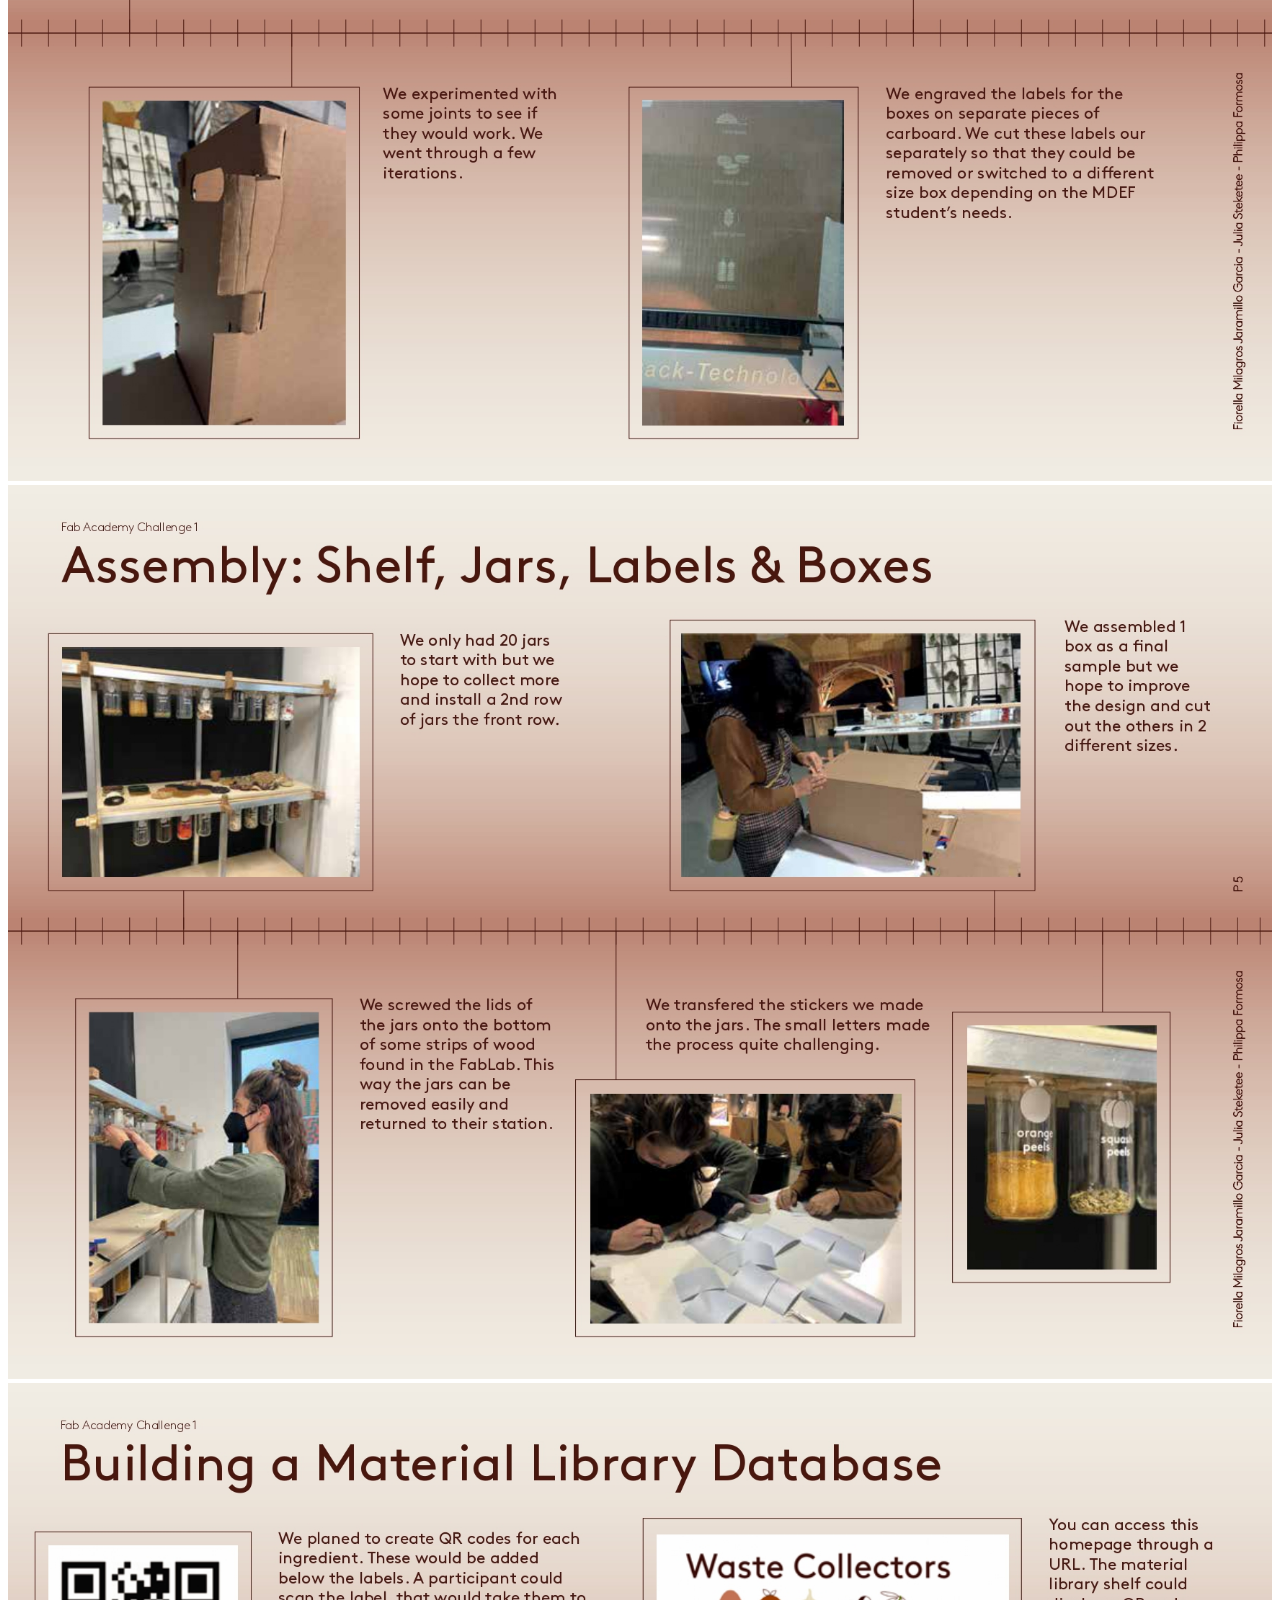
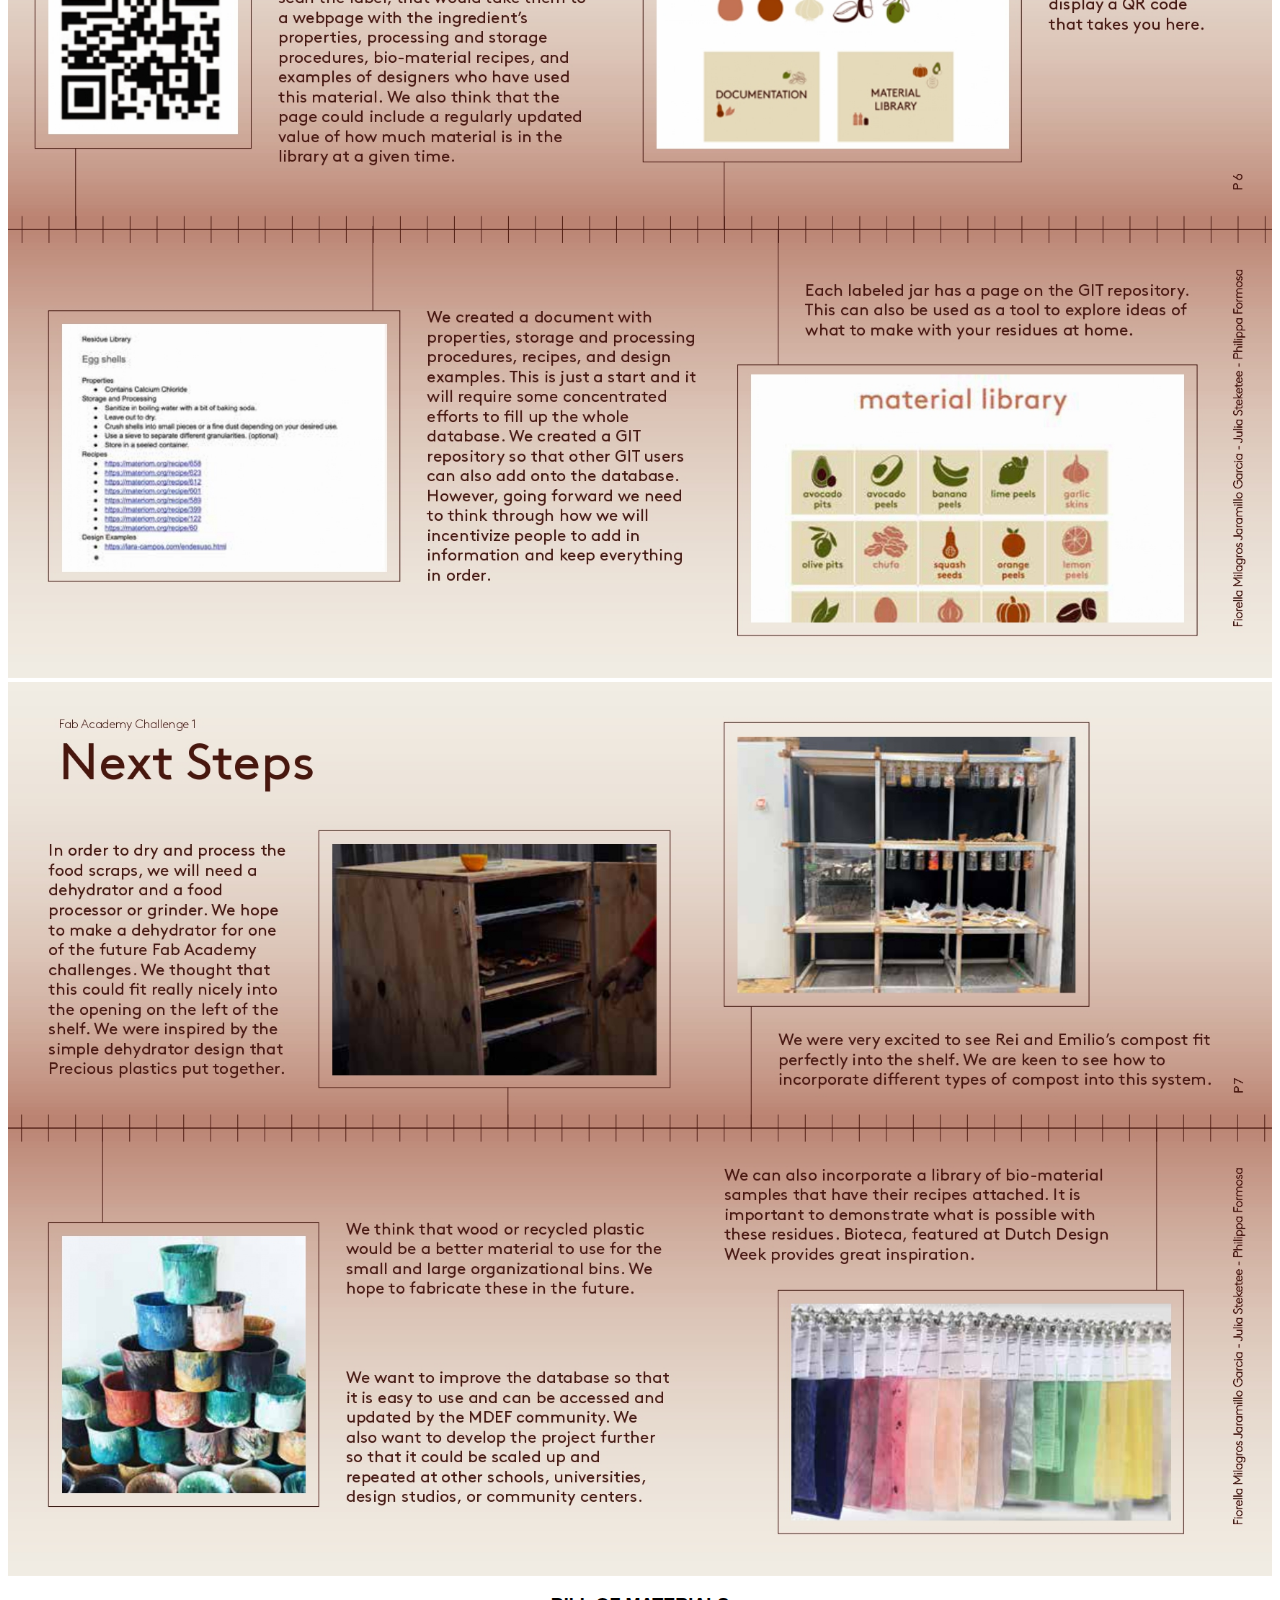
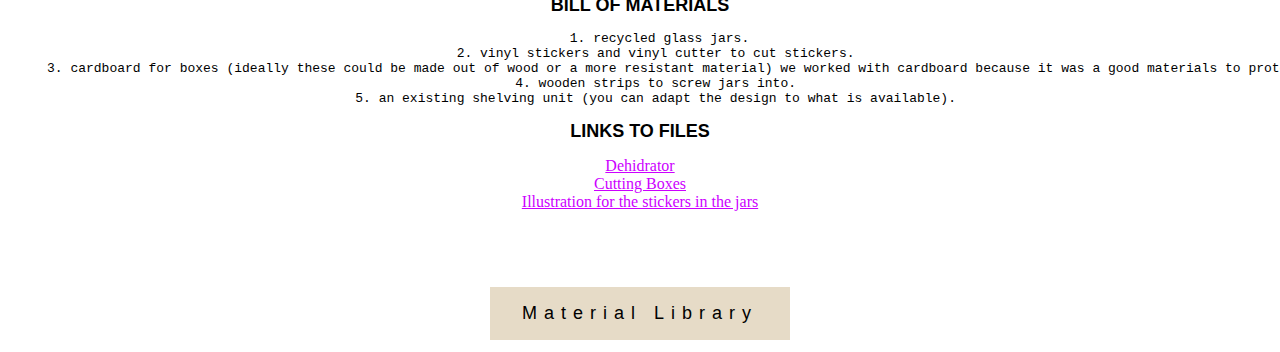
==== commit dce3f2bb: "4" ====
--- a/DOC.html
+++ b/DOC.html
@@ -18,15 +18,29 @@
       <img width=100% src="IMG/CC/0.jpg"/>
       <img width=100% src="IMG/CC/1.jpg"/>
       <img width=100% src="IMG/CC/2.jpg"/>
+      <img width=100% src="IMG/CC/2a.png"/>
       <img width=100% src="IMG/CC/3.jpg"/>
       <img width=100% src="IMG/CC/4.jpg"/>
       <img width=100% src="IMG/CC/5.jpg"/>
       <img width=100% src="IMG/CC/6.jpg"/>
       <img width=100% src="IMG/CC/7.jpg"/>
 
-    
-    
-    </center>
+      <h2>BILL OF MATERIALS</h2>
+<pre>
+      1. recycled glass jars. 
+     2. vinyl stickers and vinyl cutter to cut stickers. 
+     3. cardboard for boxes (ideally these could be made out of wood or a more resistant material) we worked with cardboard because it was a good materials to prototype with. 
+     4. wooden strips to screw jars into. 
+     5. an existing shelving unit (you can adapt the design to what is available). 
+</pre>
+
+<h2>LINKS TO FILES</h2>
+
+  <a href="https://drive.google.com/drive/folders/1vRiHIvGau6-0n9LgUoy6pTAhwk53S3xr">Dehidrator</a> <br>
+  <a href="https://drive.google.com/drive/folders/17QtV-PRy-GAvoiFqCtMDlPc5xM4yh6cr">Cutting Boxes</a> <br>
+  <a href="https://drive.google.com/drive/folders/1-BKmZNxSFHfm5lCDp0pJEjeODtwAT4zH">Illustration for the stickers in the jars </a>
+  <br><br><br><br><br>
+   
  <center>
     <a href=https://fiorella-jaramillo.github.io/mLIBRARY><button class="btn">Material Library</button></a> 
   </center>
